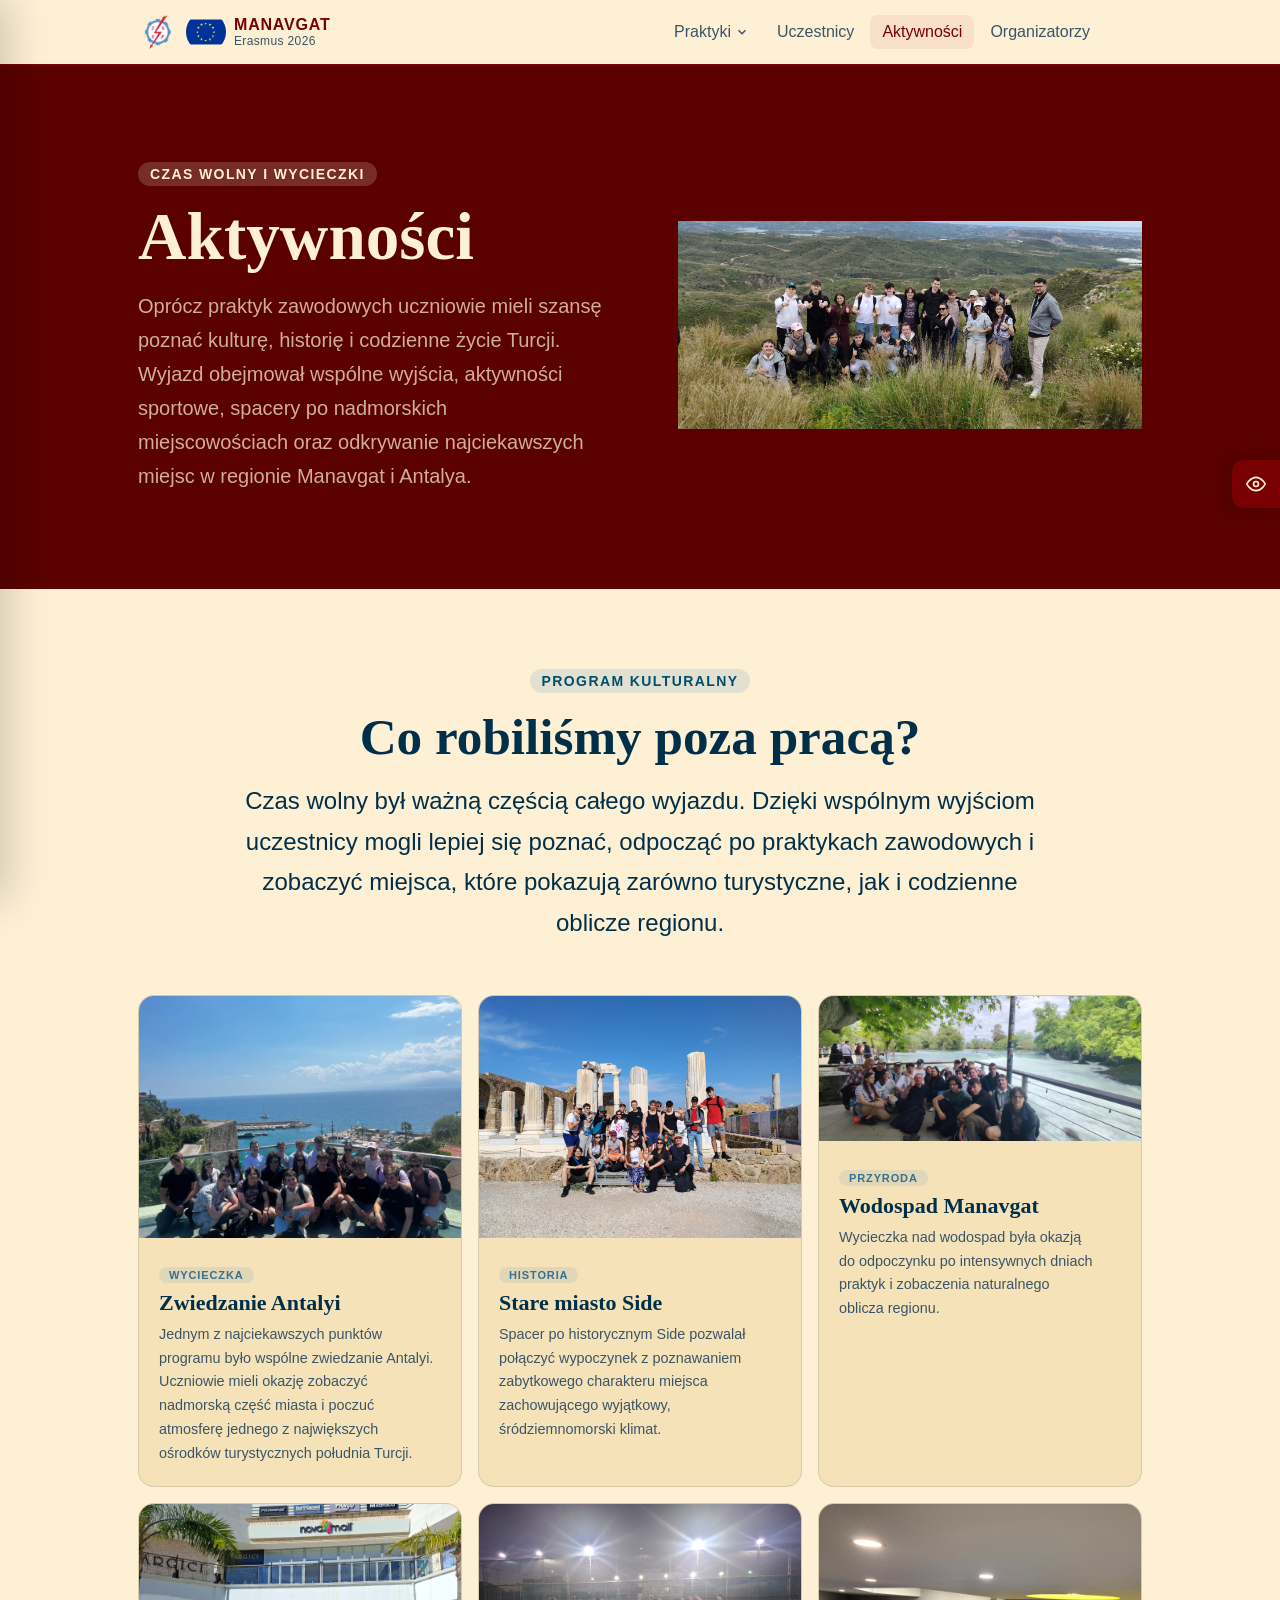
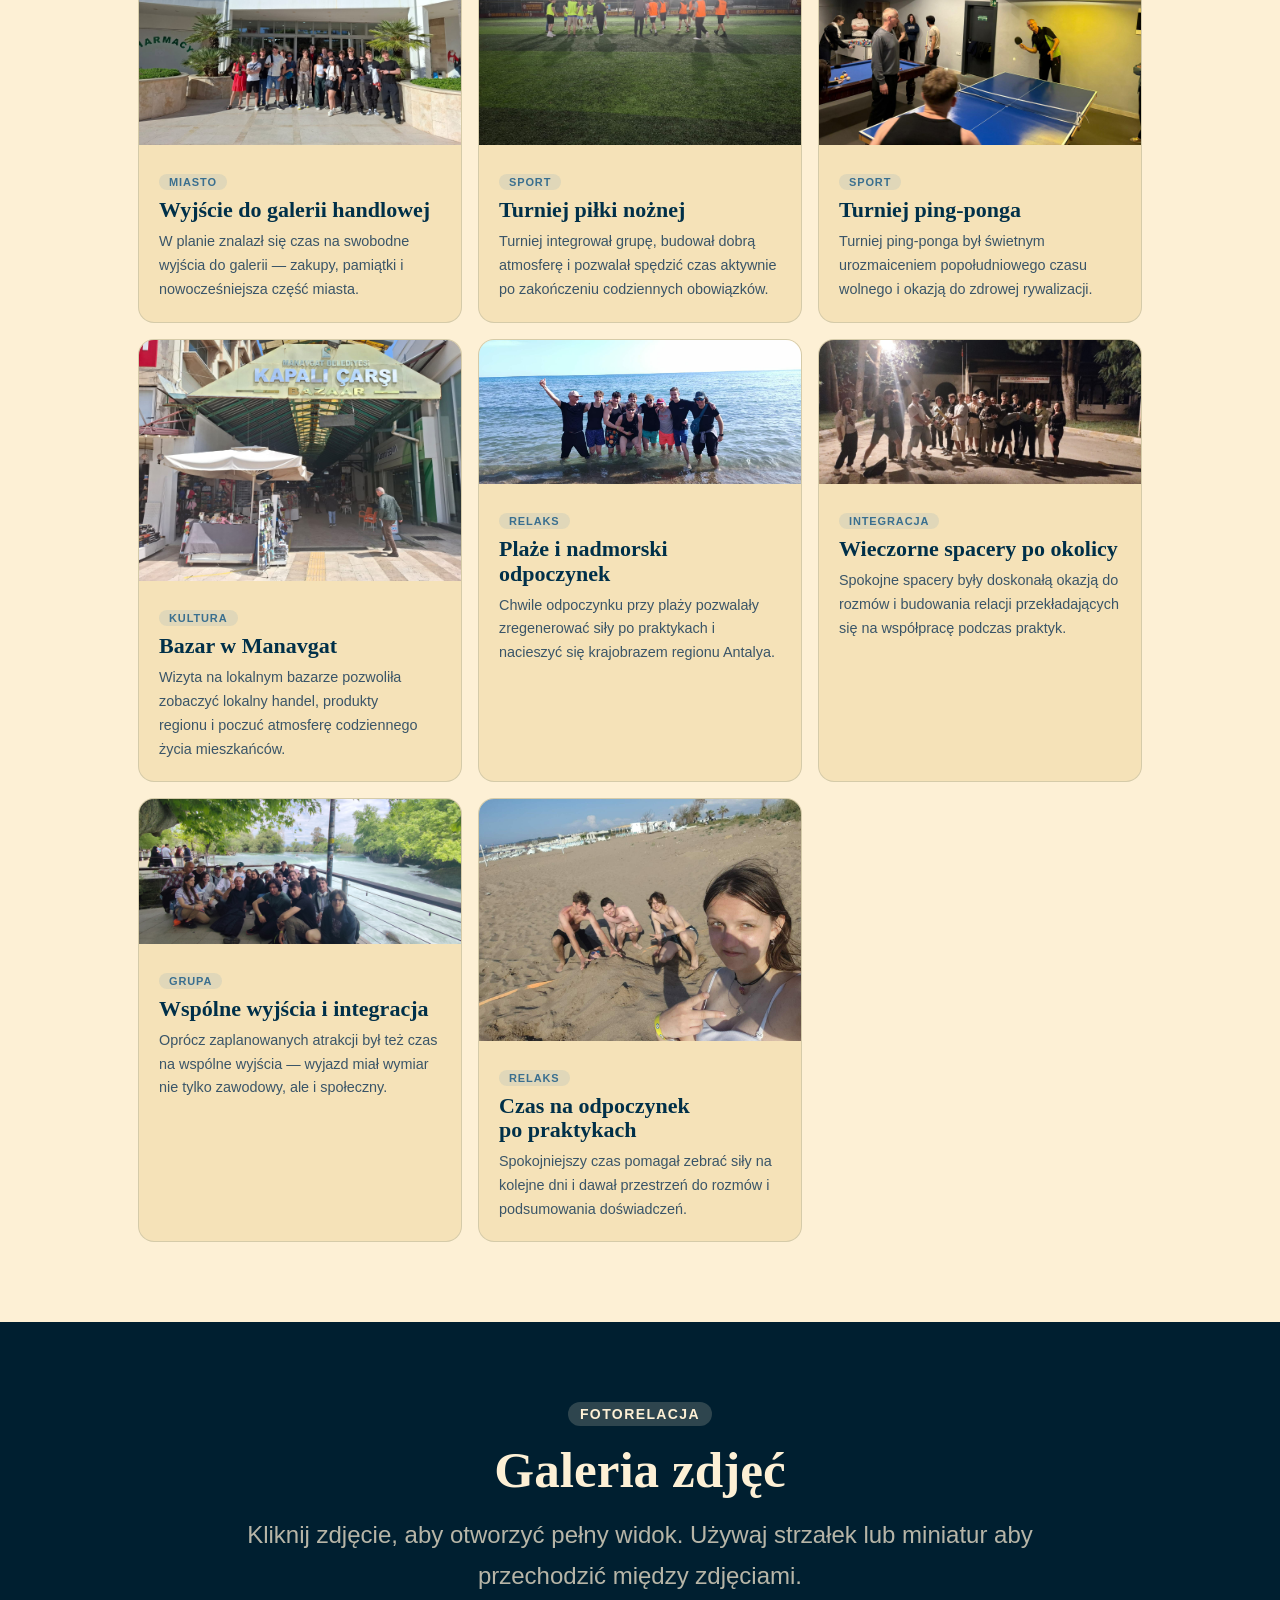
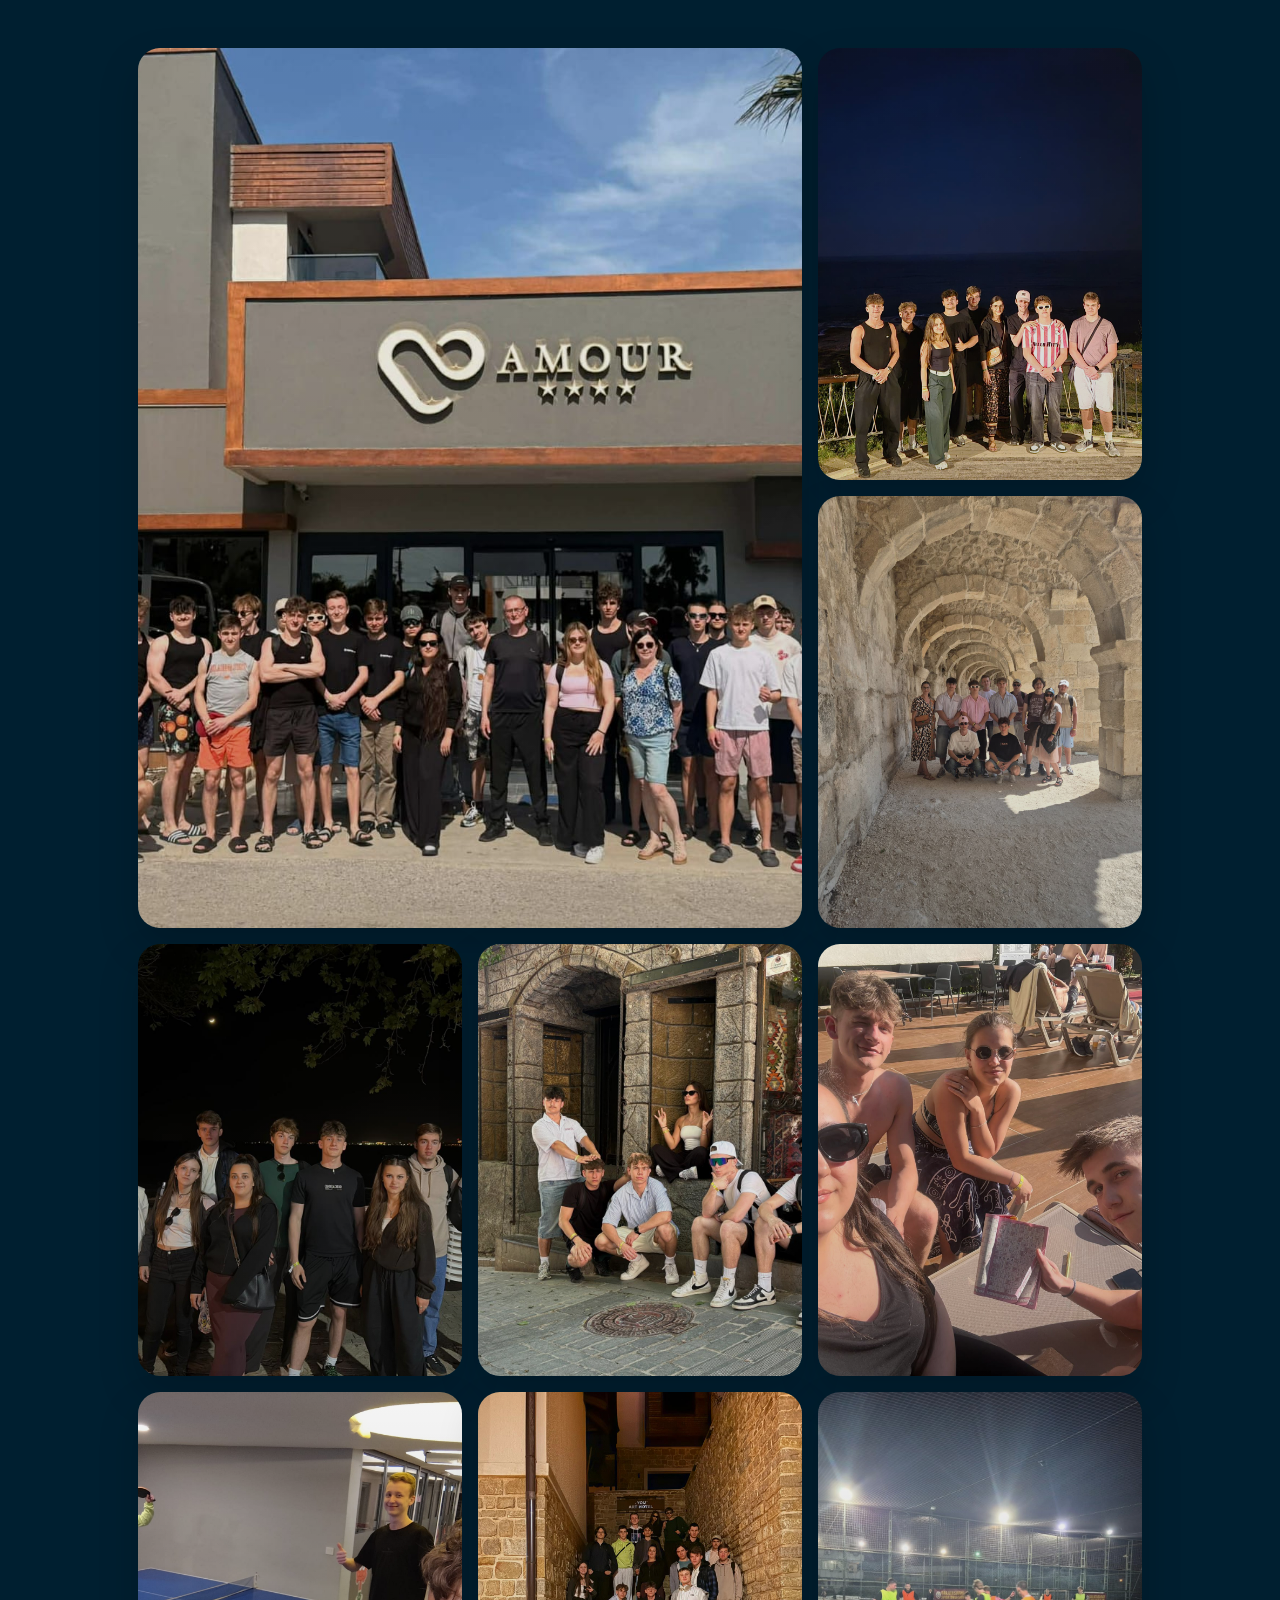
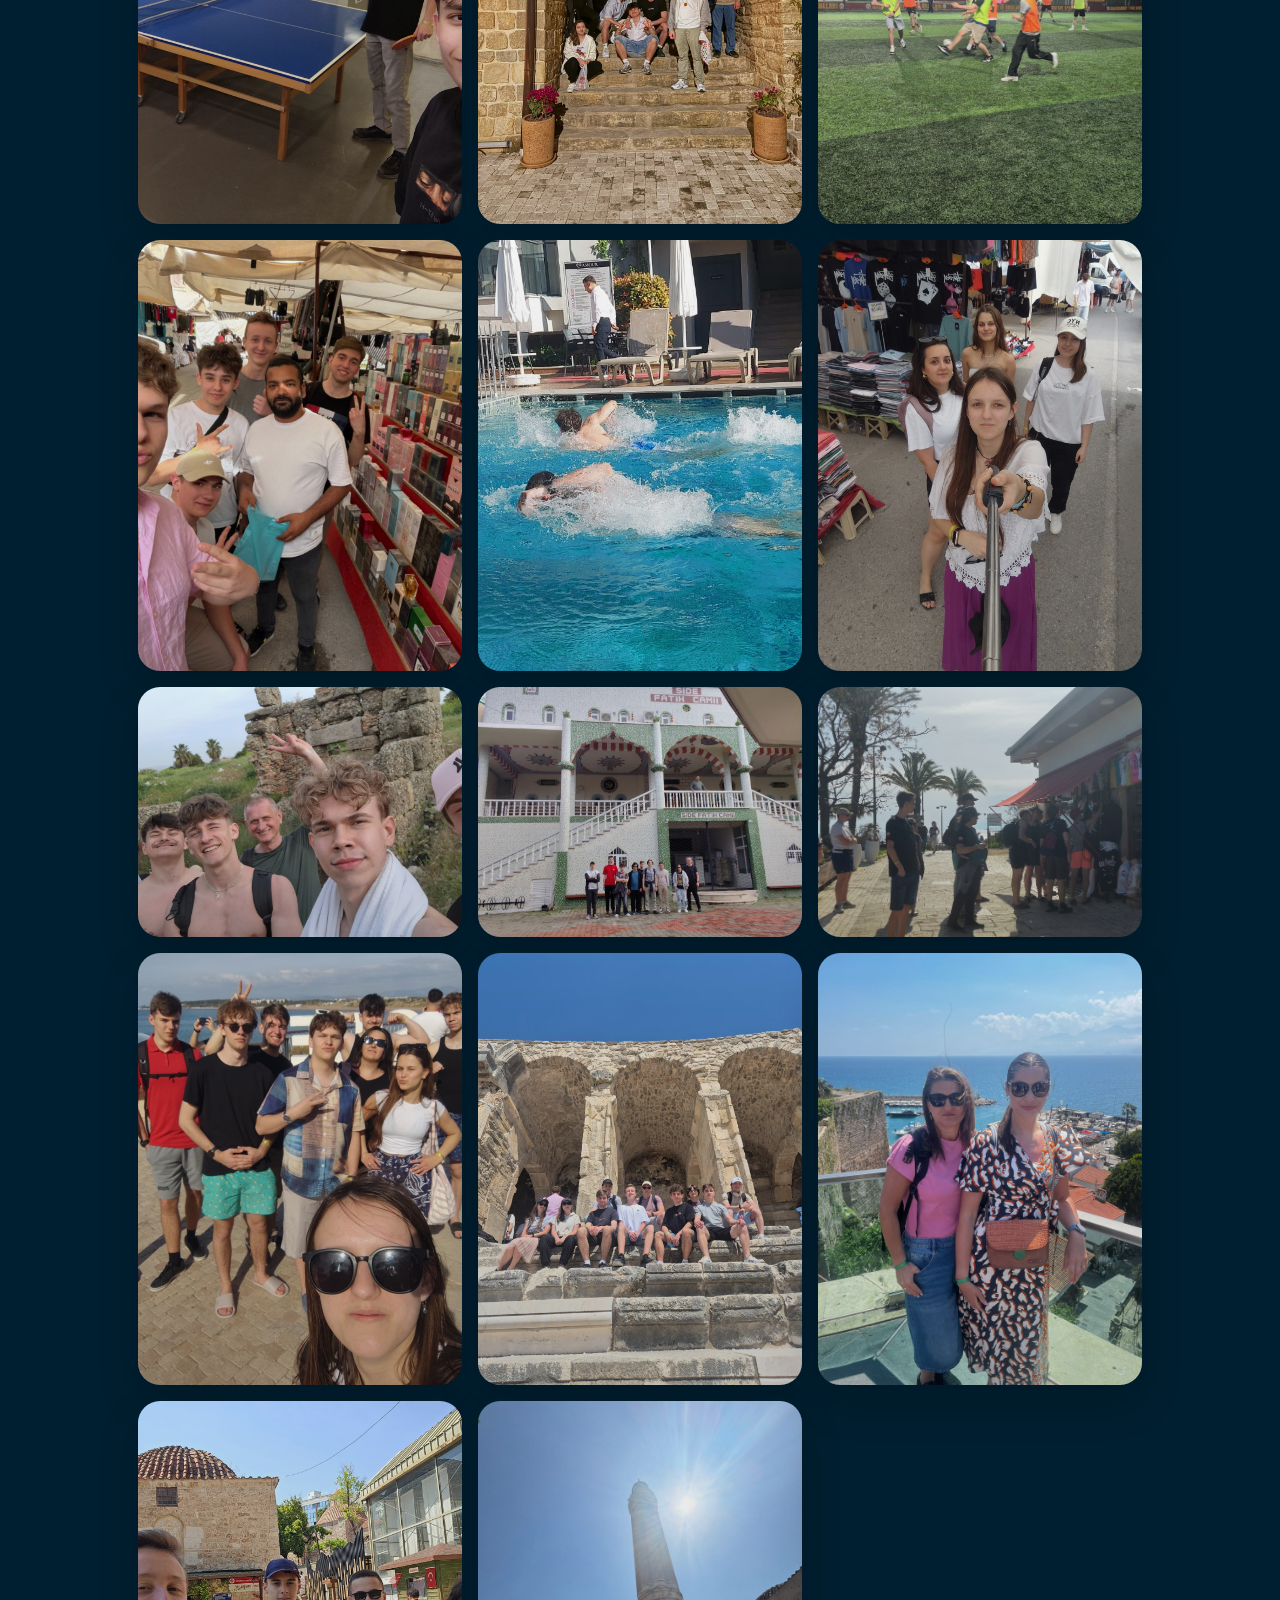
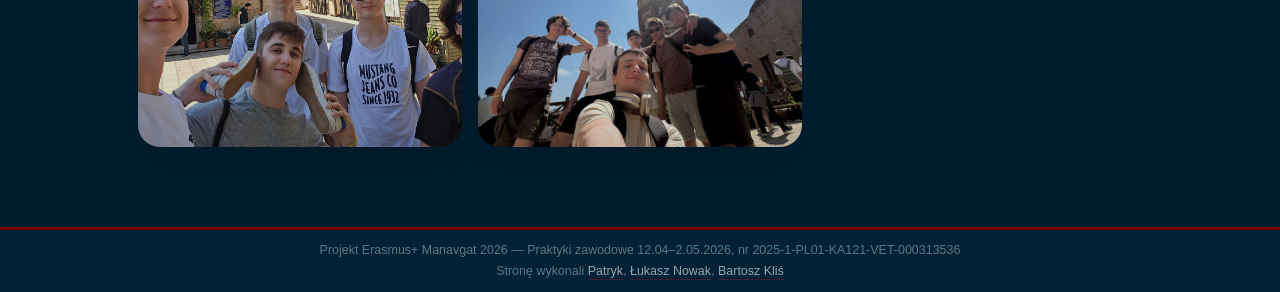
==== aktywnosci.html @ 0012eeb7 "wsumienic" ====
<!DOCTYPE html>
<html lang="pl" data-theme="light">
<head>
  <meta charset="UTF-8" />
  <meta name="viewport" content="width=device-width, initial-scale=1.0" />
  <title>Aktywności Erasmus Manavgat 2026</title>
  <link href="https://api.fontshare.com/v2/css?f[]=boska@400,500,700&f[]=satoshi@300,400,500,700&display=swap" rel="stylesheet" />
  <link rel="stylesheet" href="css/style.css" />
  <link rel="stylesheet" href="css/subpage.css" />
  <link rel="stylesheet" href="css/aktywnosci.css" />
  <link rel="stylesheet" href="css/a11y.css">
</head>
<body>
  <script src="js/a11y.js"></script>

  <header class="site-header" id="top">
    <nav class="nav-inner" aria-label="Główna nawigacja">
      <a href="index.html" class="nav-logo" aria-label="Strona główna Erasmus">
        <img src="images/logo-zse.png" alt="Logo ZSE Rzeszów" width="40" height="40" style="border-radius:50%" />
        <img src="images/logo-eu.png" alt="Logo Unii Europejskiej" width="40" height="40" style="border-radius:50%" />
        <div class="nav-logo-text">
          <strong>MANAVGAT</strong>
          <span>Erasmus 2026</span>
        </div>
      </a>
      <ul class="nav-links" role="list">
        <li class="has-dropdown">
          <button class="nav-dropdown-btn" aria-expanded="false" aria-haspopup="true">
            Praktyki
            <svg width="14" height="14" viewBox="0 0 24 24" fill="none" stroke="currentColor" stroke-width="2.5" aria-hidden="true"><polyline points="6 9 12 15 18 9"></polyline></svg>
          </button>
          <ul class="dropdown-menu" role="list">
            <li><a href="informatyka.html">Informatyka</a></li>
            <li><a href="elektronika.html">Elektronika</a></li>
            <li><a href="automatyka.html">Automatyka</a></li>
          </ul>
        </li>
        <li><a href="uczestnicy.html">Uczestnicy</a></li>
        <li><a href="aktywnosci.html" class="active">Aktywności</a></li>
        <li><a href="organizatorzy.html">Organizatorzy</a></li>
      </ul>
      <div class="nav-actions">
        <button class="nav-hamburger" id="hamburger" aria-label="Otwórz menu" aria-expanded="false" aria-controls="mobile-menu">
          <span></span><span></span><span></span>
        </button>
      </div>
    </nav>
    <div class="mobile-menu" id="mobile-menu" aria-hidden="true">
      <ul role="list">
        <li class="mobile-has-dropdown">
          <button class="mobile-dropdown-btn" aria-expanded="false">
            Praktyki
            <svg width="14" height="14" viewBox="0 0 24 24" fill="none" stroke="currentColor" stroke-width="2.5" aria-hidden="true"><polyline points="6 9 12 15 18 9"></polyline></svg>
          </button>
          <ul class="mobile-submenu">
            <li><a href="informatyka.html">Informatyka</a></li>
            <li><a href="elektronika.html">Elektronika</a></li>
            <li><a href="automatyka.html">Automatyka</a></li>
          </ul>
        </li>
        <li><a href="uczestnicy.html">Uczestnicy</a></li>
        <li><a href="aktywnosci.html" class="active">Aktywności</a></li>
        <li><a href="organizatorzy.html">Organizatorzy</a></li>
      </ul>
    </div>
  </header>

  <main id="main">

    <!-- ====== HERO ====== -->
    <section class="page-hero page-hero--red">
      <div class="container page-hero-inner">
        <div class="page-hero-text">
          <span class="section-tag tag-light">Czas wolny i wycieczki</span>
          <h1>Aktywności</h1>
          <p>Oprócz praktyk zawodowych uczniowie mieli szansę poznać kulturę, historię i codzienne życie Turcji.
          Wyjazd obejmował wspólne wyjścia, aktywności sportowe, spacery po nadmorskich miejscowościach oraz
          odkrywanie najciekawszych miejsc w regionie Manavgat i Antalya.</p>
        </div>
        <div class="page-hero-img">
          <button class="hero-image-btn act-trigger" type="button" aria-label="Powiększ zdjęcie główne">
            <img src="zdjecia-erasumus/wycieczki/gory.jpeg" alt="Widok górski podczas wycieczki" class="hero-activity-photo" />
          </button>
        </div>
      </div>
    </section>

    <!-- ====== PROGRAM KULTURALNY ====== -->
    <section class="section-padding bg-light">
      <div class="container">
        <div class="section-header center">
          <span class="section-tag tag-blue">Program kulturalny</span>
          <h2>Co robiliśmy poza pracą?</h2>
          <p class="section-lead">Czas wolny był ważną częścią całego wyjazdu. Dzięki wspólnym wyjściom uczestnicy mogli lepiej się poznać,
          odpocząć po praktykach zawodowych i zobaczyć miejsca, które pokazują zarówno turystyczne, jak i codzienne oblicze regionu.</p>
        </div>
        <div class="activity-grid activity-grid--photos">

          <article class="activity-card">
            <button class="activity-photo-btn act-trigger" type="button" aria-label="Zwiedzanie Antalyi">
              <img src="zdjecia-erasumus/wycieczki/morzeant.jpeg" alt="Zwiedzanie Antalyi" class="activity-photo" />
            </button>
            <div class="activity-body">
              <span class="activity-tag">Wycieczka</span>
              <h3>Zwiedzanie Antalyi</h3>
              <p>Jednym z najciekawszych punktów programu było wspólne zwiedzanie Antalyi. Uczniowie mieli okazję zobaczyć nadmorską część miasta i poczuć atmosferę jednego z największych ośrodków turystycznych południa Turcji.</p>
            </div>
          </article>

          <article class="activity-card">
            <button class="activity-photo-btn act-trigger" type="button" aria-label="Stare miasto Side">
              <img src="zdjecia-erasumus/czas_wolny/wyjsciaside/koloseumv2.jpg" alt="Stare miasto Side" class="activity-photo" />
            </button>
            <div class="activity-body">
              <span class="activity-tag">Historia</span>
              <h3>Stare miasto Side</h3>
              <p>Spacer po historycznym Side pozwalał połączyć wypoczynek z poznawaniem zabytkowego charakteru miejsca zachowującego wyjątkowy, śródziemnomorski klimat.</p>
            </div>
          </article>

          <article class="activity-card">
            <button class="activity-photo-btn act-trigger" type="button" aria-label="Wodospad Manavgat">
              <img src="zdjecia-erasumus/wycieczki/wodospad.jpeg" alt="Wodospad Manavgat" class="activity-photo" />
            </button>
            <div class="activity-body">
              <span class="activity-tag">Przyroda</span>
              <h3>Wodospad Manavgat</h3>
              <p>Wycieczka nad wodospad była okazją do odpoczynku po intensywnych dniach praktyk i zobaczenia naturalnego oblicza regionu.</p>
            </div>
          </article>

          <article class="activity-card">
            <button class="activity-photo-btn act-trigger" type="button" aria-label="Galeria handlowa">
              <img src="zdjecia-erasumus/czas_wolny/hotel/galeria.jpeg" alt="Galeria handlowa" class="activity-photo" />
            </button>
            <div class="activity-body">
              <span class="activity-tag">Miasto</span>
              <h3>Wyjście do galerii handlowej</h3>
              <p>W planie znalazł się czas na swobodne wyjścia do galerii — zakupy, pamiątki i nowocześniejsza część miasta.</p>
            </div>
          </article>

          <article class="activity-card">
            <button class="activity-photo-btn act-trigger" type="button" aria-label="Turniej piłki nożnej">
              <img src="zdjecia-erasumus/czas_wolny/pilka/pilka2.jpeg" alt="Turniej piłki nożnej" class="activity-photo" />
            </button>
            <div class="activity-body">
              <span class="activity-tag">Sport</span>
              <h3>Turniej piłki nożnej</h3>
              <p>Turniej integrował grupę, budował dobrą atmosferę i pozwalał spędzić czas aktywnie po zakończeniu codziennych obowiązków.</p>
            </div>
          </article>

          <article class="activity-card">
            <button class="activity-photo-btn act-trigger" type="button" aria-label="Turniej ping-ponga">
              <img src="zdjecia-erasumus/czas_wolny/pingpong_turniej/zdj1.jpeg" alt="Turniej ping-ponga" class="activity-photo" />
            </button>
            <div class="activity-body">
              <span class="activity-tag">Sport</span>
              <h3>Turniej ping-ponga</h3>
              <p>Turniej ping-ponga był świetnym urozmaiceniem popołudniowego czasu wolnego i okazją do zdrowej rywalizacji.</p>
            </div>
          </article>

          <article class="activity-card">
            <button class="activity-photo-btn act-trigger" type="button" aria-label="Bazar w Manavgat">
              <img src="zdjecia-erasumus/czas_wolny/hotel/bazar.jpeg" alt="Bazar w Manavgat" class="activity-photo" />
            </button>
            <div class="activity-body">
              <span class="activity-tag">Kultura</span>
              <h3>Bazar w Manavgat</h3>
              <p>Wizyta na lokalnym bazarze pozwoliła zobaczyć lokalny handel, produkty regionu i poczuć atmosferę codziennego życia mieszkańców.</p>
            </div>
          </article>

          <article class="activity-card">
            <button class="activity-photo-btn act-trigger" type="button" aria-label="Plaże i nadmorski odpoczynek">
              <img src="zdjecia-erasumus/czas_wolny/wyjsciaside/plaza.jpeg" alt="Plaża i nadmorski odpoczynek" class="activity-photo" />
            </button>
            <div class="activity-body">
              <span class="activity-tag">Relaks</span>
              <h3>Plaże i nadmorski odpoczynek</h3>
              <p>Chwile odpoczynku przy plaży pozwalały zregenerować siły po praktykach i nacieszyć się krajobrazem regionu Antalya.</p>
            </div>
          </article>

          <article class="activity-card">
            <button class="activity-photo-btn act-trigger" type="button" aria-label="Wieczorne spacery">
              <img src="zdjecia-erasumus/czas_wolny/wyjsciaside/spacer.jpeg" alt="Wieczorne spacery" class="activity-photo" />
            </button>
            <div class="activity-body">
              <span class="activity-tag">Integracja</span>
              <h3>Wieczorne spacery po okolicy</h3>
              <p>Spokojne spacery były doskonałą okazją do rozmów i budowania relacji przekładających się na współpracę podczas praktyk.</p>
            </div>
          </article>

          <article class="activity-card">
            <button class="activity-photo-btn act-trigger" type="button" aria-label="Wspólne wyjścia grupowe">
              <img src="zdjecia-erasumus/wycieczki/wodospad.jpeg" alt="Wspólne wyjścia grupowe" class="activity-photo" />
            </button>
            <div class="activity-body">
              <span class="activity-tag">Grupa</span>
              <h3>Wspólne wyjścia i integracja</h3>
              <p>Oprócz zaplanowanych atrakcji był też czas na wspólne wyjścia — wyjazd miał wymiar nie tylko zawodowy, ale i społeczny.</p>
            </div>
          </article>

          <article class="activity-card">
            <button class="activity-photo-btn act-trigger" type="button" aria-label="Odpoczynek po praktykach">
              <img src="zdjecia-erasumus/czas_wolny/wyjsciaside/odpoczynek.jpeg" alt="Odpoczynek po praktykach" class="activity-photo" />
            </button>
            <div class="activity-body">
              <span class="activity-tag">Relaks</span>
              <h3>Czas na odpoczynek po praktykach</h3>
              <p>Spokojniejszy czas pomagał zebrać siły na kolejne dni i dawał przestrzeń do rozmów i podsumowania doświadczeń.</p>
            </div>
          </article>

        </div>
      </div>
    </section>

    <!-- ====== GALERIA DOLNA ====== -->
    <section class="section-padding bg-navy" id="gallery">
      <div class="container">
        <div class="section-header center">
          <span class="section-tag tag-light">Fotorelacja</span>
          <h2 class="text-light">Galeria zdjęć</h2>
          <p class="section-lead text-light-muted">Kliknij zdjęcie, aby otworzyć pełny widok. Używaj strzałek lub miniatur aby przechodzić między zdjęciami.</p>
        </div>
        <div class="gallery-grid">

          <div class="gal-card gal-card--hero">
            <button class="gallery-btn gal-trigger" type="button" aria-label="Otwórz zdjęcie 1">
              <img src="zdjecia-erasumus/galeria/3.jpeg" alt="Uczestnicy podczas aktywności w Side" class="gallery-photo" loading="lazy" />
            </button>
          </div>
          <div class="gal-card">
            <button class="gallery-btn gal-trigger" type="button" aria-label="Otwórz zdjęcie 2">
              <img src="zdjecia-erasumus/galeria/1.jpeg" alt="Nadmorskie molo podczas wyjścia grupowego" class="gallery-photo" loading="lazy" />
            </button>
          </div>
          <div class="gal-card">
            <button class="gallery-btn gal-trigger" type="button" aria-label="Otwórz zdjęcie 3">
              <img src="zdjecia-erasumus/galeria/2.jpeg" alt="Zwiedzanie historycznego Side" class="gallery-photo" loading="lazy" />
            </button>
          </div>
          <div class="gal-card">
            <button class="gallery-btn gal-trigger" type="button" aria-label="Otwórz zdjęcie 4">
              <img src="zdjecia-erasumus/galeria/4.jpeg" alt="Wycieczka do wodospadu Manavgat" class="gallery-photo" loading="lazy" />
            </button>
          </div>
          <div class="gal-card">
            <button class="gallery-btn gal-trigger" type="button" aria-label="Otwórz zdjęcie 5">
              <img src="zdjecia-erasumus/galeria/5.jpeg" alt="Wspólne wyjście uczestników" class="gallery-photo" loading="lazy" />
            </button>
          </div>
          <div class="gal-card">
            <button class="gallery-btn gal-trigger" type="button" aria-label="Otwórz zdjęcie 6">
              <img src="zdjecia-erasumus/galeria/6.jpeg" alt="Aktywność sportowa uczestników" class="gallery-photo" loading="lazy" />
            </button>
          </div>
          <div class="gal-card">
            <button class="gallery-btn gal-trigger" type="button" aria-label="Otwórz zdjęcie 7">
              <img src="zdjecia-erasumus/galeria/7.jpeg" alt="Chwila odpoczynku po praktykach" class="gallery-photo" loading="lazy" />
            </button>
          </div>
          <div class="gal-card">
            <button class="gallery-btn gal-trigger" type="button" aria-label="Otwórz zdjęcie 8">
              <img src="zdjecia-erasumus/galeria/8.jpeg" alt="Grupa podczas spaceru po okolicy" class="gallery-photo" loading="lazy" />
            </button>
          </div>
          <div class="gal-card">
            <button class="gallery-btn gal-trigger" type="button" aria-label="Otwórz zdjęcie 9">
              <img src="zdjecia-erasumus/galeria/9.jpeg" alt="Widok nadmorski podczas wyjścia" class="gallery-photo" loading="lazy" />
            </button>
          </div>
          <div class="gal-card">
            <button class="gallery-btn gal-trigger" type="button" aria-label="Otwórz zdjęcie 10">
              <img src="zdjecia-erasumus/galeria/10.jpeg" alt="Kadry ze zwiedzania zabytków" class="gallery-photo" loading="lazy" />
            </button>
          </div>
          <div class="gal-card">
            <button class="gallery-btn gal-trigger" type="button" aria-label="Otwórz zdjęcie 11">
              <img src="zdjecia-erasumus/galeria/11.jpeg" alt="Wspólne zdjęcie przy wodospadzie" class="gallery-photo" loading="lazy" />
            </button>
          </div>
          <div class="gal-card">
            <button class="gallery-btn gal-trigger" type="button" aria-label="Otwórz zdjęcie 12">
              <img src="zdjecia-erasumus/galeria/12.jpeg" alt="Uczestnicy podczas wyjścia do miasta" class="gallery-photo" loading="lazy" />
            </button>
          </div>
          <div class="gal-card">
            <button class="gallery-btn gal-trigger" type="button" aria-label="Otwórz zdjęcie 13">
              <img src="zdjecia-erasumus/galeria/13.jpeg" alt="Sportowa integracja grupy" class="gallery-photo" loading="lazy" />
            </button>
          </div>
          <div class="gal-card">
            <button class="gallery-btn gal-trigger" type="button" aria-label="Otwórz zdjęcie 14">
              <img src="zdjecia-erasumus/galeria/14.jpg" alt="Czas wolny uczestników" class="gallery-photo" loading="lazy" />
            </button>
          </div>
          <div class="gal-card">
            <button class="gallery-btn gal-trigger" type="button" aria-label="Otwórz zdjęcie 15">
              <img src="zdjecia-erasumus/galeria/15.jpg" alt="Spacer i zwiedzanie okolicy" class="gallery-photo" loading="lazy" />
            </button>
          </div>
          <div class="gal-card">
            <button class="gallery-btn gal-trigger" type="button" aria-label="Otwórz zdjęcie 16">
              <img src="zdjecia-erasumus/galeria/16.jpg" alt="Nadmorska część programu" class="gallery-photo" loading="lazy" />
            </button>
          </div>
          <div class="gal-card">
            <button class="gallery-btn gal-trigger" type="button" aria-label="Otwórz zdjęcie 17">
              <img src="zdjecia-erasumus/galeria/17.jpeg" alt="Historyczna część wycieczki" class="gallery-photo" loading="lazy" />
            </button>
          </div>
          <div class="gal-card">
            <button class="gallery-btn gal-trigger" type="button" aria-label="Otwórz zdjęcie 18">
              <img src="zdjecia-erasumus/galeria/18.jpeg" alt="Relaks w otoczeniu natury" class="gallery-photo" loading="lazy" />
            </button>
          </div>
          <div class="gal-card">
            <button class="gallery-btn gal-trigger" type="button" aria-label="Otwórz zdjęcie 19">
              <img src="zdjecia-erasumus/galeria/19.jpeg" alt="Wspólna aktywność poza praktykami" class="gallery-photo" loading="lazy" />
            </button>
          </div>
          <div class="gal-card">
            <button class="gallery-btn gal-trigger" type="button" aria-label="Otwórz zdjęcie 20">
              <img src="zdjecia-erasumus/galeria/20.jpeg" alt="Końcowe ujęcie galerii" class="gallery-photo" loading="lazy" />
            </button>
          </div>

        </div>
      </div>
    </section>

  </main>

  <footer class="site-footer">
    <p>Projekt Erasmus+ Manavgat 2026 — Praktyki zawodowe 12.04–2.05.2026, nr 2025-1-PL01-KA121-VET-000313536</p>
    <p>
      Stronę wykonali
      <a href="#" target="_blank" rel="noopener noreferrer">Patryk</a>,
      <a href="#" target="_blank" rel="noopener noreferrer">Łukasz Nowak</a>,
      <a href="#" target="_blank" rel="noopener noreferrer">Bartosz Kliś</a>
    </p>
  </footer>

  <!-- ====== MODAL ====== -->
  <div class="photo-modal" id="photoModal" aria-hidden="true">
    <div class="photo-modal-dialog" role="dialog" aria-modal="true" aria-label="Galeria zdjęć">
      <button class="photo-modal-close" id="photoModalClose" type="button" aria-label="Zamknij galerię">&times;</button>
      <button class="photo-modal-nav photo-modal-prev" id="photoModalPrev" type="button" aria-label="Poprzednie zdjęcie">&#10094;</button>
      <button class="photo-modal-nav photo-modal-next" id="photoModalNext" type="button" aria-label="Następne zdjęcie">&#10095;</button>
      <figure class="photo-modal-figure">
        <img id="photoModalImage" class="photo-modal-image" src="" alt="" />
        <figcaption class="photo-modal-meta">
          <span id="photoModalCaption" class="photo-modal-caption-text"></span>
          <span id="photoModalCounter" class="photo-modal-counter"></span>
        </figcaption>
        <div class="photo-modal-thumbs" id="photoModalThumbs"></div>
      </figure>
    </div>
  </div>

  <script src="js/main.js"></script>
  <script>
  (function () {

    var modal      = document.getElementById('photoModal');
    var modalImg   = document.getElementById('photoModalImage');
    var modalCap   = document.getElementById('photoModalCaption');
    var modalCount = document.getElementById('photoModalCounter');
    var thumbsWrap = document.getElementById('photoModalThumbs');
    var closeBtn   = document.getElementById('photoModalClose');
    var prevBtn    = document.getElementById('photoModalPrev');
    var nextBtn    = document.getElementById('photoModalNext');

    if (!modal) return;

    /* ── buduj osobne tablice dla każdej grupy ── */
    function buildItems(selector) {
      var btns = Array.from(document.querySelectorAll(selector));
      var arr  = [];
      btns.forEach(function (btn) {
        var img = btn.querySelector('img');
        if (!img || !img.getAttribute('src')) return;
        btn.setAttribute('data-gidx', arr.length);
        arr.push({ src: img.getAttribute('src'), alt: img.getAttribute('alt') || '' });
      });
      return arr;
    }

    /* .act-trigger  = hero + kafelki aktywności  */
    /* .gal-trigger  = dolna galeria 20 zdjęć     */
    var actItems = buildItems('.act-trigger');
    var galItems = buildItems('.gal-trigger');

    var current    = 0;
    var activeArr  = galItems;   /* aktywna tablica */
    var lastFocus  = null;

    /* ── miniatury ── */
    function buildThumbs(arr) {
      thumbsWrap.innerHTML = arr.map(function (item, i) {
        return '<button class="pm-thumb" type="button" data-ti="' + i + '" aria-label="Zdjęcie ' + (i + 1) + '">'
             + '<img src="' + item.src + '" alt="' + item.alt + '" loading="lazy">'
             + '</button>';
      }).join('');
    }

    function updateView() {
      var item = activeArr[current];
      if (!item) return;
      modalImg.src           = item.src;
      modalImg.alt           = item.alt;
      modalCap.textContent   = item.alt;
      modalCount.textContent = (current + 1) + ' / ' + activeArr.length;
      Array.from(thumbsWrap.querySelectorAll('.pm-thumb')).forEach(function (tb, i) {
        var on = (i === current);
        tb.classList.toggle('is-active', on);
        if (on) tb.scrollIntoView({ behavior: 'smooth', block: 'nearest', inline: 'center' });
      });
    }

    function openModal(arr, idx, trigger) {
      activeArr  = arr;
      current    = idx;
      lastFocus  = trigger || null;
      buildThumbs(arr);
      updateView();
      modal.classList.add('is-open');
      modal.setAttribute('aria-hidden', 'false');
      document.body.style.overflow = 'hidden';
      closeBtn.focus();
    }

    function closeModal() {
      modal.classList.remove('is-open');
      modal.setAttribute('aria-hidden', 'true');
      document.body.style.overflow = '';
      if (lastFocus) lastFocus.focus();
    }

    function showNext() { current = (current + 1) % activeArr.length; updateView(); }
    function showPrev() { current = (current - 1 + activeArr.length) % activeArr.length; updateView(); }

    /* ── zdarzenia: hero + kafelki ── */
    document.querySelectorAll('.act-trigger').forEach(function (btn) {
      btn.addEventListener('click', function () {
        var idx = parseInt(btn.getAttribute('data-gidx'), 10);
        if (!isNaN(idx)) openModal(actItems, idx, btn);
      });
    });

    /* ── zdarzenia: dolna galeria ── */
    document.querySelectorAll('.gal-trigger').forEach(function (btn) {
      btn.addEventListener('click', function () {
        var idx = parseInt(btn.getAttribute('data-gidx'), 10);
        if (!isNaN(idx)) openModal(galItems, idx, btn);
      });
    });

    /* ── miniatury w modalu ── */
    thumbsWrap.addEventListener('click', function (e) {
      var tb = e.target.closest('.pm-thumb');
      if (!tb) return;
      current = parseInt(tb.getAttribute('data-ti'), 10);
      updateView();
    });

    closeBtn.addEventListener('click', closeModal);
    prevBtn.addEventListener('click',  showPrev);
    nextBtn.addEventListener('click',  showNext);

    modal.addEventListener('click', function (e) {
      if (e.target === modal) closeModal();
    });

    document.addEventListener('keydown', function (e) {
      if (!modal.classList.contains('is-open')) return;
      if (e.key === 'Escape')     closeModal();
      if (e.key === 'ArrowRight') showNext();
      if (e.key === 'ArrowLeft')  showPrev();
    });

  })();
  </script>
</body>
</html>
---- css/style.css ----
/* Art direction: Erasmus+ szkolny wyjazd zawodowy
   Palette: #FDF0D5 tło, #003049 granat, #780000/#C1121F czerwień, #669BBC niebieski
   Typography: Boska (display) + Satoshi (body)
   Density: zrównoważona */

:root, [data-theme="light"] {
  --bg:           #FDF0D5;
  --bg-offset:    #F5E2B8;
  --navy:         #003049;
  --navy-dark:    #001f30;
  --red:          #780000;
  --red-hover:    #C1121F;
  --blue:         #669BBC;
  --blue-dark:    #3a6f8f;
  --blue-light:   #d4e8f5;
  --text:         #003049;
  --text-muted:   #3a5568;
  --text-faint:   #7a92a0;
  --inverse:      #FDF0D5;
  --border:       rgba(0,48,73,0.13);
  --shadow-sm:    0 1px 4px rgba(0,48,73,0.08);
  --shadow-md:    0 4px 18px rgba(0,48,73,0.11);
  --shadow-lg:    0 12px 40px rgba(0,48,73,0.15);
  --r-sm: 0.375rem; --r-md: 0.5rem; --r-lg: 0.75rem;
  --r-xl: 1rem;     --r-2xl: 1.5rem; --r-full: 9999px;
  --tr: 180ms cubic-bezier(0.16,1,0.3,1);
  --font-d: 'Boska','Georgia',serif;
  --font-b: 'Satoshi','Helvetica Neue',sans-serif;
  --content: 1100px;
  --text-xs:   clamp(0.75rem,  0.7rem  + 0.25vw, 0.875rem);
  --text-sm:   clamp(0.875rem, 0.8rem  + 0.35vw, 1rem);
  --text-base: clamp(1rem,     0.95rem + 0.25vw, 1.125rem);
  --text-lg:   clamp(1.125rem, 1rem    + 0.75vw, 1.5rem);
  --text-xl:   clamp(1.5rem,   1.2rem  + 1.25vw, 2.25rem);
  --text-2xl:  clamp(2rem,     1.2rem  + 2.5vw,  3.5rem);
  --text-3xl:  clamp(2.5rem,   1rem    + 4vw,    5rem);
  --s1:.25rem;--s2:.5rem;--s3:.75rem;--s4:1rem;--s5:1.25rem;
  --s6:1.5rem;--s8:2rem;--s10:2.5rem;--s12:3rem;--s16:4rem;--s20:5rem;
}
[data-theme="dark"] {
  --bg: #0d1a22; --bg-offset: #122030;
  --navy: #c8dce8; --navy-dark: #0a1520;
  --red: #e05050; --red-hover: #f07070;
  --blue: #5591b8; --blue-dark: #2e6080; --blue-light: #1a3a50;
  --text: #dde8ee; --text-muted: #8aaabb; --text-faint: #4a6070;
  --inverse: #0d1a22; --border: rgba(200,220,232,0.12);
  --shadow-sm: 0 1px 4px rgba(0,0,0,0.3);
  --shadow-md: 0 4px 18px rgba(0,0,0,0.4);
  --shadow-lg: 0 12px 40px rgba(0,0,0,0.5);
}
@media(prefers-color-scheme:dark){:root:not([data-theme]){
  --bg:#0d1a22;--bg-offset:#122030;--navy:#c8dce8;--navy-dark:#0a1520;
  --red:#e05050;--red-hover:#f07070;--blue:#5591b8;--blue-dark:#2e6080;
  --blue-light:#1a3a50;--text:#dde8ee;--text-muted:#8aaabb;--text-faint:#4a6070;
  --inverse:#0d1a22;--border:rgba(200,220,232,0.12);
}}

*,*::before,*::after{box-sizing:border-box;margin:0;padding:0}
html{scroll-behavior:smooth;-webkit-font-smoothing:antialiased;scroll-padding-top:68px}
body{min-height:100dvh;font-family:var(--font-b);font-size:var(--text-base);color:var(--text);background:var(--bg);transition:background .3s,color .3s}
img,svg{display:block;max-width:100%}
h1,h2,h3{font-family:var(--font-d);line-height:1.1;text-wrap:balance}
p{line-height:1.7;text-wrap:pretty}
ul[role="list"]{list-style:none}
a{color:inherit}
button{cursor:pointer;background:none;border:none}
::selection{background:rgba(102,155,188,0.25)}
:focus-visible{outline:2px solid var(--blue);outline-offset:3px;border-radius:var(--r-sm)}
@media(prefers-reduced-motion:reduce){*,*::before,*::after{animation-duration:.01ms!important;transition-duration:.01ms!important;scroll-behavior:auto!important}}

/* UTILS */
.skip-link{position:absolute;left:var(--s4);top:var(--s2);background:var(--red);color:var(--inverse);padding:var(--s2) var(--s4);border-radius:var(--r-md);font-size:var(--text-sm);font-weight:600;z-index:9999;transform:translateY(-150%);transition:transform var(--tr)}
.skip-link:focus{transform:translateY(0)}
.container{max-width:var(--content);margin-inline:auto;padding-inline:clamp(var(--s4),4vw,var(--s12))}
.section-padding{padding-block:clamp(var(--s12),7vw,var(--s20))}
.bg-light{background:var(--bg)}
.bg-offset{background:var(--bg-offset)}
.bg-navy{background:var(--navy-dark)}
.bg-blue-dark{background:#003d5c}
.center{text-align:center}
.text-light{color:#FDF0D5}
.text-light-muted{color:rgba(253,240,213,0.72)}

/* BADGES / TAGS */
.section-tag{display:inline-block;font-family:var(--font-b);font-size:var(--text-xs);font-weight:700;letter-spacing:.1em;text-transform:uppercase;padding:var(--s1) var(--s3);border-radius:var(--r-full);margin-bottom:var(--s4)}
.section-tag{background:rgba(102,155,188,0.15);color:var(--blue-dark)}
[data-theme="dark"] .section-tag{background:rgba(85,145,184,0.2);color:var(--blue)}
.tag-blue{background:rgba(102,155,188,0.18);color:#004e6e}
[data-theme="dark"] .tag-blue{color:var(--blue)}
.tag-red{background:rgba(192,18,31,0.1);color:var(--red)}
.tag-light{background:rgba(253,240,213,0.18);color:#FDF0D5}

/* BUTTONS */
.btn{display:inline-flex;align-items:center;gap:var(--s2);padding:var(--s3) var(--s6);border-radius:var(--r-full);font-family:var(--font-b);font-size:var(--text-sm);font-weight:600;text-decoration:none;border:2px solid transparent;transition:background var(--tr),color var(--tr),border-color var(--tr),box-shadow var(--tr)}
.btn-primary{background:var(--red);color:#FDF0D5;border-color:var(--red)}
.btn-primary:hover{background:var(--red-hover);border-color:var(--red-hover);box-shadow:var(--shadow-md)}
.btn-outline {
  background: transparent;
  color: #FDF0D5;
  border-color: rgba(253,240,213,0.4);
}
.btn-outline:hover {
  background: rgba(253,240,213,0.1);
  border-color: #FDF0D5;
}
/* CHIPS */
.tag-row{display:flex;flex-wrap:wrap;gap:var(--s2);margin-top:var(--s6)}
.chip{font-size:var(--text-xs);font-weight:600;padding:var(--s1) var(--s3);border-radius:var(--r-full);background:var(--bg-offset);border:1px solid var(--border);color:var(--text-muted)}
.chip-red{background:rgba(192,18,31,0.1);color:var(--red);border-color:rgba(192,18,31,0.2)}

/* NAV */
.site-header{position:sticky;top:0;z-index:100;background:color-mix(in srgb,var(--bg) 88%,transparent);backdrop-filter:blur(14px);border-bottom:2px solid var(--red)}
.nav-inner{max-width:var(--content);margin-inline:auto;padding-inline:clamp(var(--s4),4vw,var(--s12));padding-block:var(--s3);display:flex;align-items:center;gap:var(--s6)}
.nav-logo{display:flex;align-items:center;gap:var(--s3);text-decoration:none;font-weight:700;font-size:var(--text-sm);flex-shrink:0}
.nav-links{display:flex;list-style:none;gap:var(--s1);margin-left:auto}
.nav-links a{padding:var(--s2) var(--s3);border-radius:var(--r-md);font-size:var(--text-sm);font-weight:500;text-decoration:none;color:var(--text-muted);transition:color var(--tr),background var(--tr)}
.nav-links a:hover,.nav-links a.active{color:var(--red);background:rgba(192,18,31,0.07)}
.nav-actions{display:flex;align-items:center;gap:var(--s2);margin-left:var(--s4)}
.theme-toggle{width:38px;height:38px;border-radius:var(--r-full);display:flex;align-items:center;justify-content:center;border:1px solid var(--border);color:var(--text-muted);transition:background var(--tr),color var(--tr)}
.theme-toggle:hover{background:var(--bg-offset);color:var(--text)}
.nav-hamburger{display:none;flex-direction:column;gap:5px;width:40px;height:40px;padding:var(--s2);border:1px solid var(--border);border-radius:var(--r-md);transition:background var(--tr)}
.nav-hamburger span{display:block;width:100%;height:2px;background:var(--text);border-radius:2px;transition:transform .3s,opacity .3s}
.nav-hamburger[aria-expanded="true"] span:nth-child(1){transform:translateY(7px) rotate(45deg)}
.nav-hamburger[aria-expanded="true"] span:nth-child(2){opacity:0}
.nav-hamburger[aria-expanded="true"] span:nth-child(3){transform:translateY(-7px) rotate(-45deg)}
.mobile-menu{display:none;flex-direction:column;background:var(--bg);border-top:1px solid var(--border);padding:var(--s4) clamp(var(--s4),4vw,var(--s12)) var(--s6)}
.mobile-menu.is-open{display:flex}
.mobile-menu ul{list-style:none;display:flex;flex-direction:column;gap:var(--s1)}
.mobile-menu a{display:block;padding:var(--s3) var(--s4);border-radius:var(--r-md);text-decoration:none;font-size:var(--text-base);font-weight:500;color:var(--text);transition:background var(--tr)}
.mobile-menu a:hover{background:var(--bg-offset)}
@media(max-width:768px){.nav-links{display:none}.nav-hamburger{display:flex}}

/* HERO */
.hero{position:relative;background:var(--navy-dark);overflow:hidden}
.hero-inner{display:grid;grid-template-columns:1fr 1fr;gap:clamp(var(--s8),6vw,var(--s20));align-items:center;padding-block:clamp(var(--s12),8vw,var(--s20))}
.hero-text .section-tag{background:rgba(253,240,213,0.12);color:#FDF0D5}
.hero-text h1{font-size:var(--text-3xl);color:#FDF0D5;margin-bottom:var(--s4)}
.accent-red{color:#ff6b6b}
.accent-blue{color:#a8d4f0}
.hero-school{font-size:var(--text-lg);color:rgba(253,240,213,0.75);margin-bottom:var(--s3)}
.hero-dates{display:flex;align-items:center;gap:var(--s2);font-size:var(--text-sm);color:rgba(253,240,213,0.6);margin-bottom:var(--s8)}
.hero-cta-group{display:flex;gap:var(--s3);flex-wrap:wrap}
.hero-img-wrap{position:relative}
.hero-img-placeholder{width:100%;aspect-ratio:4/3;background:rgba(102,155,188,0.12);border-radius:var(--r-2xl);border:2px dashed rgba(102,155,188,0.35);display:flex;flex-direction:column;align-items:center;justify-content:center;gap:var(--s3);color:rgba(253,240,213,0.4);text-align:center;padding:var(--s8)}
.hero-img-placeholder p{font-size:var(--text-sm);max-width:22ch}
@media(max-width:768px){.hero-inner{grid-template-columns:1fr}.hero-img-wrap{order:-1}}

/* STATYSTYKI */
.stats-bar{background:var(--red);padding-block:clamp(var(--s6),3vw,var(--s10))}
.stats-inner{display:flex;align-items:center;justify-content:center;gap:clamp(var(--s6),4vw,var(--s16));flex-wrap:wrap}
.stat-item{text-align:center;color:#FDF0D5}
.stat-num{display:block;font-family:var(--font-d);font-size:var(--text-2xl);font-weight:700;line-height:1;margin-bottom:2px}
.stat-lbl{font-size:var(--text-xs);font-weight:600;letter-spacing:.05em;opacity:.82}
.stat-sep{width:1px;height:44px;background:rgba(253,240,213,0.28)}
@media(max-width:560px){.stat-sep{display:none}}

/* O PROJEKCIE */
.two-col{display:grid;grid-template-columns:1fr 1fr;gap:clamp(var(--s8),6vw,var(--s20));align-items:center}
.col-text h2{font-size:var(--text-2xl);margin-bottom:var(--s6)}
.col-text p{color:var(--text-muted);margin-bottom:var(--s4)}
.col-text strong,.col-text em{color:var(--text)}
.col-img{position:relative}
.img-placeholder{width:100%;aspect-ratio:3/4;background:var(--bg-offset);border-radius:var(--r-2xl);border:2px dashed var(--border);display:flex;flex-direction:column;align-items:center;justify-content:center;gap:var(--s3);color:var(--text-faint);text-align:center;padding:var(--s8)}
.img-placeholder p{font-size:var(--text-sm);max-width:22ch}
.eu-badge{position:absolute;top:var(--s4);right:var(--s4);background:var(--bg);border:1px solid var(--border);border-radius:var(--r-lg);padding:var(--s3) var(--s4);box-shadow:var(--shadow-sm);display:flex;align-items:center;gap:var(--s2);font-size:var(--text-xs);font-weight:600;line-height:1.5}
@media(max-width:768px){.two-col{grid-template-columns:1fr}}
.about-stacked {
  display: flex;
  flex-direction: column;
  gap: 2rem;
}

.about-stacked .col-text {
  max-width: 900px;
  margin: 0 auto;
}

.about-big-photo-wrap {
  width: 100%;
  max-width: 900px;
  margin: 0 auto;
  position: relative;
}

.about-big-photo {
  width: 100%;
  display: block;
  aspect-ratio: 16 / 10;
  object-fit: cover;
  object-position: center;
  border-radius: 22px;
  box-shadow: 0 18px 40px rgba(0, 0, 0, 0.14);
  border: 6px solid rgba(255, 255, 255, 0.75);
  background: #f4f6f9;
  transition: transform 0.25s ease, box-shadow 0.25s ease;
}

.about-big-photo:hover {
  transform: scale(1.01);
  box-shadow: 0 24px 52px rgba(0, 0, 0, 0.18);
}

.about-big-photo-wrap::after {
  content: "";
  position: absolute;
  inset: auto 18px -14px 18px;
  height: 28px;
  background: rgba(0, 48, 73, 0.10);
  filter: blur(14px);
  border-radius: 999px;
  z-index: -1;
}

/* CELE PROJEKTU */
.section-header{margin-bottom:clamp(var(--s8),4vw,var(--s16))}
.section-header h2{font-size:var(--text-2xl);margin-bottom:var(--s4)}
.section-lead{font-size:var(--text-lg);max-width:60ch;margin-inline:auto;margin-top:var(--s2)}
.goals-grid{display:grid;grid-template-columns:repeat(3,1fr);gap:var(--s4)}
.goal-card{background:rgba(255,255,255,0.07);border:1px solid rgba(255,255,255,0.1);border-radius:var(--r-xl);padding:var(--s6);color:#FDF0D5;transition:background var(--tr),transform var(--tr),box-shadow var(--tr)}
.goal-card:hover{background:rgba(255,255,255,0.12);transform:translateY(-3px);box-shadow:0 8px 28px rgba(0,0,0,0.25)}
.goal-card svg{margin-bottom:var(--s4);color:var(--blue);opacity:.9}
.goal-card h3{font-size:var(--text-lg);margin-bottom:var(--s2);color:#FDF0D5}
.goal-card p{font-size:var(--text-sm);line-height:1.65;color:rgba(253,240,213,0.75)}
.goal-card strong{color:#FDF0D5}
.goal-featured{background:rgba(102,155,188,0.22);border-color:rgba(102,155,188,0.4)}
.goal-featured:hover{background:rgba(102,155,188,0.32)}
.goal-featured svg{color:#a8d4f0}
.goal-img-placeholder{background:rgba(255,255,255,0.05);border:2px dashed rgba(255,255,255,0.15);border-radius:var(--r-xl);display:flex;flex-direction:column;align-items:center;justify-content:center;gap:var(--s3);color:rgba(253,240,213,0.35);text-align:center;padding:var(--s6);font-size:var(--text-xs)}
.goal-img-placeholder p{max-width:18ch}
@media(max-width:900px){.goals-grid{grid-template-columns:1fr 1fr}}
@media(max-width:560px){.goals-grid{grid-template-columns:1fr}}

/* ETAPY */
/* ETAPY */
.stages-grid{
  display:grid;
  grid-template-columns:repeat(2, minmax(0, 1fr));
  gap:var(--s6);
  align-items:stretch;
}

.stage-card{
  background:var(--blue);
  border-radius:var(--r-xl);
  padding:var(--s6);
  position:relative;
  overflow:hidden;
  color:#fff;
  box-shadow:var(--shadow-sm);
  transition:box-shadow var(--tr),transform var(--tr);
  min-height:100%;
  display:flex;
  flex-direction:column;
}

.stage-card:hover{
  box-shadow:var(--shadow-lg);
  transform:translateY(-4px);
}

.stage-card--red{
  background:var(--red);
}

.stage-num{
  font-family:var(--font-d);
  font-size:clamp(2.8rem,5vw,4.6rem);
  font-weight:700;
  color:rgba(255,255,255,0.1);
  position:absolute;
  top:var(--s2);
  right:var(--s4);
  line-height:1;
  pointer-events:none;
  user-select:none;
}

.stage-img-ph{
  aspect-ratio:16/9;
  border-radius:var(--r-lg);
  background:rgba(255,255,255,0.13);
  border:1.5px dashed rgba(255,255,255,0.35);
  display:flex;
  flex-direction:column;
  align-items:center;
  justify-content:center;
  gap:var(--s2);
  margin-bottom:var(--s5);
  color:rgba(255,255,255,0.5);
  font-size:var(--text-xs);
  overflow:hidden;
}

.stage-photo{
  width:100%;
  height:100%;
  object-fit:cover;
  display:block;
}

.stage-card h3{
  font-size:var(--text-xl);
  margin-bottom:var(--s3);
  color:#fff;
}

.stage-card p{
  font-size:var(--text-sm);
  line-height:1.65;
  color:rgba(255,255,255,0.82);
  margin-bottom:var(--s4);
  flex-grow:1;
}

.stage-list{
  list-style:none;
  display:flex;
  flex-direction:column;
  gap:var(--s2);
  margin-top:auto;
}

.stage-list li{
  font-size:var(--text-xs);
  color:rgba(255,255,255,0.75);
  padding-left:var(--s5);
  position:relative;
}

.stage-list li::before{
  content:'✓';
  position:absolute;
  left:0;
  font-weight:700;
  color:rgba(255,255,255,0.55);
}

@media(max-width:768px){
  .stages-grid{
    grid-template-columns:1fr;
  }
}

/* =========================
   GALERIA
========================= */

.gallery-grid {
  display: grid;
  grid-template-columns: repeat(12, 1fr);
  gap: 1rem;
  margin-top: 2.5rem;
}

.gal-card {
  grid-column: span 4;
  min-height: 250px;
}

.gal-card--hero {
  grid-column: span 8;
  grid-row: span 2;
  min-height: 520px;
}

.gallery-btn {
  appearance: none;
  border: 0;
  background: transparent;
  padding: 0;
  width: 100%;
  height: 100%;
  display: block;
  position: relative;
  overflow: hidden;
  border-radius: 22px;
  cursor: pointer;
  box-shadow: 0 18px 40px rgba(0, 0, 0, 0.18);
  transition: transform 0.28s ease, box-shadow 0.28s ease;
}

.gallery-btn:hover {
  transform: translateY(-6px);
  box-shadow: 0 24px 50px rgba(0, 0, 0, 0.24);
}

.gallery-photo {
  width: 100%;
  height: 100%;
  display: block;
  object-fit: cover;
  transition: transform 0.45s ease;
}

.gallery-btn:hover .gallery-photo {
  transform: scale(1.06);
}

.gallery-btn::after {
  content: "";
  position: absolute;
  inset: 0;
  background: linear-gradient(to top, rgba(0, 0, 0, 0.18), rgba(0, 0, 0, 0.04));
  pointer-events: none;
}

@media (max-width: 992px) {
  .gal-card,
  .gal-card--hero {
    grid-column: span 6;
    min-height: 260px;
  }

  .gal-card--hero {
    grid-row: span 1;
  }
}

@media (max-width: 640px) {
  .gallery-grid {
    grid-template-columns: 1fr;
  }

  .gal-card,
  .gal-card--hero {
    grid-column: auto;
    min-height: 240px;
  }
}

/* =========================
   MODAL ZDJĘĆ
========================= */

.photo-modal {
  position: fixed;
  inset: 0;
  z-index: 9999;
  display: none;
  align-items: center;
  justify-content: center;
  padding: 1.25rem;
  background: rgba(5, 10, 18, 0.88);
  backdrop-filter: blur(8px);
}

.photo-modal.is-open {
  display: flex;
}

.photo-modal-dialog {
  position: relative;
  width: min(100%, 1200px);
  max-height: 92vh;
  display: flex;
  align-items: center;
  justify-content: center;
}

.photo-modal-figure {
  margin: 0;
  width: 100%;
  border-radius: 24px;
  overflow: visible;
  background: transparent;
  box-shadow: none;
}

.photo-modal-image {
  display: block;
  width: 100%;
  max-height: 78vh;
  object-fit: contain;
  background: transparent;
  border-radius: 18px;
  box-shadow: 0 30px 60px rgba(0, 0, 0, 0.35);
}

.photo-modal-close {
  position: absolute;
  top: -0.8rem;
  right: -0.8rem;
  width: 48px;
  height: 48px;
  border: none;
  border-radius: 999px;
  background: #ffffff;
  color: #780000;
  font-size: 1.8rem;
  font-weight: 700;
  line-height: 1;
  cursor: pointer;
  z-index: 5;
  box-shadow: 0 12px 26px rgba(0, 0, 0, 0.22);
  transition: transform 0.2s ease, background 0.2s ease;
}

.photo-modal-close:hover {
  transform: scale(1.06);
  background: #f7f7f7;
}

.photo-modal-nav {
  position: absolute;
  top: 50%;
  transform: translateY(-50%);
  width: 54px;
  height: 54px;
  border: none;
  border-radius: 999px;
  background: rgba(255, 255, 255, 0.95);
  color: #780000;
  font-size: 1.7rem;
  font-weight: 700;
  cursor: pointer;
  z-index: 4;
  display: flex;
  align-items: center;
  justify-content: center;
  box-shadow: 0 10px 24px rgba(0, 0, 0, 0.2);
  transition: transform 0.2s ease, background 0.2s ease, color 0.2s ease;
}

.photo-modal-nav:hover {
  transform: translateY(-50%) scale(1.06);
  background: #ffffff;
  color: #c1121f;
}

.photo-modal-prev {
  left: -1.3rem;
}

.photo-modal-next {
  right: -1.3rem;
}

@media (max-width: 900px) {
  .photo-modal-prev {
    left: 0.4rem;
  }

  .photo-modal-next {
    right: 0.4rem;
  }

  .photo-modal-close {
    top: 0.5rem;
    right: 0.5rem;
  }
}

@media (max-width: 640px) {
  .photo-modal {
    padding: 0.75rem;
  }

  .photo-modal-nav {
    width: 46px;
    height: 46px;
    font-size: 1.35rem;
  }

  .photo-modal-image {
    max-height: 68vh;
  }
}
/* STOPKA */
.site-footer{background:var(--navy-dark);border-top:3px solid var(--red);padding-block:clamp(var(--s8),5vw,var(--s16))}
.footer-inner{display:grid;grid-template-columns:1fr auto 1fr;align-items:start;gap:var(--s8)}
.footer-brand{display:flex;align-items:flex-start;gap:var(--s3)}
.footer-brand strong{font-family:var(--font-d);font-size:var(--text-sm);color:#FDF0D5;display:block;margin-bottom:var(--s1)}
.footer-brand p{font-size:var(--text-xs);color:rgba(253,240,213,0.5)}
.footer-nav{display:flex;flex-direction:column;align-items:center;gap:var(--s2)}
.footer-nav a{font-size:var(--text-xs);font-weight:500;color:rgba(253,240,213,0.55);text-decoration:none;transition:color var(--tr)}
.footer-nav a:hover{color:var(--blue)}
.footer-legal{font-size:var(--text-xs);color:rgba(253,240,213,0.4);text-align:right;line-height:1.8}
@media(max-width:768px){.footer-inner{grid-template-columns:1fr;text-align:center}.footer-brand{justify-content:center}.footer-legal{text-align:center}}

/* REVEAL ANIMATION */
.reveal{opacity:0;transform:translateY(20px);transition:opacity .6s ease,transform .6s ease}
.reveal.is-visible{opacity:1;transform:translateY(0)}

/* DROPDOWN NAV */
.has-dropdown { position: relative; }
.nav-dropdown-btn {
  display: flex; align-items: center; gap: 4px;
  padding: var(--s2) var(--s3); border-radius: var(--r-md);
  font-family: var(--font-b); font-size: var(--text-sm); font-weight: 500;
  color: var(--text-muted); background: none; border: none; cursor: pointer;
  line-height: 1; vertical-align: middle;
  transition: color var(--tr), background var(--tr);
}
.nav-dropdown-btn:hover, .nav-dropdown-btn[aria-expanded="true"] {
  color: var(--red); background: rgba(192,18,31,0.07);
}
.nav-dropdown-btn svg { transition: transform .25s ease; }
.nav-dropdown-btn[aria-expanded="true"] svg { transform: rotate(180deg); }
.dropdown-menu {
  position: absolute; top: calc(100% + 8px); left: 0;
  min-width: 180px; background: var(--bg);
  border: 1px solid var(--border); border-radius: var(--r-lg);
  box-shadow: var(--shadow-lg); list-style: none;
  padding: var(--s2); z-index: 200;
  opacity: 0; visibility: hidden; transform: translateY(-8px);
  transition: opacity .2s ease, transform .2s ease, visibility .2s;
}
.dropdown-menu.is-open {
  opacity: 1; visibility: visible; transform: translateY(0);
}
.dropdown-menu a {
  display: block; padding: var(--s3) var(--s4);
  border-radius: var(--r-md); font-size: var(--text-sm); font-weight: 600;
  text-decoration: none; color: var(--text);
  transition: background var(--tr), color var(--tr);
}
.dropdown-menu a:hover { background: rgba(102,155,188,0.12); color: var(--blue-dark); }

/* MOBILE DROPDOWN */
.mobile-dropdown-btn {
  display: flex; align-items: center; justify-content: space-between;
  width: 100%; padding: var(--s3) var(--s4); border-radius: var(--r-md);
  font-family: var(--font-b); font-size: var(--text-base); font-weight: 500;
  color: var(--text); background: none; border: none; cursor: pointer;
  transition: background var(--tr);
}
.mobile-dropdown-btn:hover { background: var(--bg-offset); }
.mobile-dropdown-btn svg { transition: transform .25s; }
.mobile-dropdown-btn[aria-expanded="true"] svg { transform: rotate(180deg); }

.mobile-submenu {
  list-style: none; overflow: hidden;
  max-height: 0; transition: max-height .3s ease;
  padding-left: var(--s4);
}
.mobile-submenu.is-open { max-height: 200px; }
.mobile-submenu a {
  display: block; padding: var(--s2) var(--s4);
  border-radius: var(--r-md); font-size: var(--text-sm); font-weight: 500;
  text-decoration: none; color: var(--text-muted);
  transition: color var(--tr);
}
.mobile-submenu a:hover { color: var(--red); }

.nav-links li {
  display: flex;
  align-items: center;
}
.nav-logo {
  display: flex;
  align-items: center;
  gap: 0.5rem;
  text-decoration: none;
}

.nav-logo-text {
  display: flex;
  flex-direction: column;
  line-height: 1.2;
}

.nav-logo-text strong {
  font-family: var(--font-b);
  font-size: 1rem;
  font-weight: 800;
  color: var(--red);
  letter-spacing: 0.05em;
  text-transform: uppercase;
}

.nav-logo-text span {
  font-size: 0.75rem;
  color: var(--text-muted);
  font-weight: 500;
  letter-spacing: 0.03em;
}

.group-photo-section {
  padding: 3rem 1.25rem 4rem;
  display: flex;
  justify-content: center;
}

.group-photo-wrap {
  width: min(1100px, 100%);
  text-align: center;
}

.group-photo {
  width: 100%;
  max-width: 1100px;
  display: block;
  margin: 0 auto;
  border-radius: 22px;
  box-shadow: 0 18px 40px rgba(0, 0, 0, 0.18);
  object-fit: cover;
  transition: transform 0.25s ease, box-shadow 0.25s ease;
}

.group-photo:hover {
  transform: scale(1.01);
  box-shadow: 0 22px 50px rgba(0, 0, 0, 0.22);
}

.group-photo-caption {
  margin-top: 0.9rem;
  font-size: 0.98rem;
  color: #5f6b7a;
}
.firmy-grid {
      display: grid;
      grid-template-columns: repeat(12, 1fr);
      gap: 1.5rem;
      margin-top: 2rem;
    }

    .firma-card {
      grid-column: span 12;
      background: rgba(255, 255, 255, 0.92);
      border: 1px solid rgba(120, 0, 0, 0.08);
      border-radius: 22px;
      padding: 1.6rem;
      box-shadow: 0 16px 38px rgba(22, 34, 51, 0.08);
      transition: transform 0.25s ease, box-shadow 0.25s ease;
    }

    .firma-card:hover {
      transform: translateY(-4px);
      box-shadow: 0 20px 44px rgba(22, 34, 51, 0.14);
    }

    .firma-top {
      display: flex;
      align-items: center;
      justify-content: space-between;
      gap: 1rem;
      flex-wrap: wrap;
      margin-bottom: 1rem;
    }

    .firma-top h3 {
      margin: 0;
      font-size: 1.35rem;
      color: #780000;
    }

    .firma-badge {
      display: inline-flex;
      align-items: center;
      padding: 0.45rem 0.85rem;
      border-radius: 999px;
      background: rgba(168, 212, 240, 0.22);
      color: #184e77;
      font-size: 0.88rem;
      font-weight: 700;
    }

    .firma-meta {
      display: flex;
      flex-wrap: wrap;
      gap: 0.7rem;
      margin: 0.9rem 0 1rem;
    }

    .firma-meta span {
      display: inline-block;
      padding: 0.45rem 0.72rem;
      border-radius: 12px;
      background: rgba(120, 0, 0, 0.06);
      color: #4d5562;
      font-size: 0.92rem;
    }

    .firma-card p {
      margin: 0 0 0.9rem;
      line-height: 1.75;
    }

    .kierunek-note {
      margin-top: 1rem;
      padding: 1rem 1.15rem;
      border-left: 4px solid #780000;
      background: rgba(120, 0, 0, 0.05);
      border-radius: 14px;
      line-height: 1.7;
    }

    .firma-gallery {
      margin-top: 1.25rem;
    }

    .firma-gallery-title {
      display: block;
      margin-bottom: 0.8rem;
      font-size: 0.92rem;
      font-weight: 700;
      color: #780000;
      letter-spacing: 0.02em;
    }

    .firma-gallery-grid {
      display: grid;
      grid-template-columns: repeat(3, 1fr);
      gap: 0.8rem;
    }

    .firma-photo-btn {
      appearance: none;
      border: 0;
      background: transparent;
      padding: 0;
      cursor: pointer;
      width: 100%;
      border-radius: 16px;
      overflow: hidden;
      position: relative;
      box-shadow: 0 10px 24px rgba(18, 34, 56, 0.10);
      transition: transform 0.22s ease, box-shadow 0.22s ease;
    }

    .firma-photo-btn:hover {
      transform: translateY(-3px);
      box-shadow: 0 16px 30px rgba(18, 34, 56, 0.16);
    }

    .firma-photo {
      width: 100%;
      aspect-ratio: 1 / 1;
      object-fit: cover;
      display: block;
      background: #eef3f8;
    }

    .firma-photo-overlay {
      position: absolute;
      inset: auto 0 0 0;
      padding: 0.55rem 0.7rem;
      font-size: 0.78rem;
      font-weight: 700;
      color: #fff;
      background: linear-gradient(to top, rgba(7, 18, 34, 0.72), rgba(7, 18, 34, 0));
      text-align: left;
    }

    .photo-modal {
      position: fixed;
      inset: 0;
      z-index: 9999;
      display: none;
      align-items: center;
      justify-content: center;
      padding: 2rem;
      background: rgba(7, 12, 20, 0.82);
      backdrop-filter: blur(6px);
    }

    .photo-modal.is-open {
      display: flex;
    }

    .photo-modal-dialog {
      width: min(100%, 1100px);
      max-height: 90vh;
      position: relative;
    }

    .photo-modal-close {
      position: absolute;
      top: -0.75rem;
      right: -0.75rem;
      width: 44px;
      height: 44px;
      border-radius: 50%;
      border: none;
      background: #ffffff;
      color: #780000;
      font-size: 1.5rem;
      font-weight: 700;
      cursor: pointer;
    }

    .photo-modal-figure {
      margin: 0;
      border-radius: 22px;
      overflow: hidden;
      background: #fff;
    }

    .photo-modal-image {
      display: block;
      width: 100%;
      max-height: 78vh;
      object-fit: contain;
      background: #f4f6f9;
    }

    .photo-modal-caption {
      padding: 1rem 1.2rem;
      font-size: 0.95rem;
      color: #394150;
      background: #ffffff;
    }

    @media (max-width: 768px) {
      .firma-gallery-grid {
        grid-template-columns: repeat(3, 1fr);
        gap: 0.55rem;
      }

      .photo-modal {
        padding: 1rem;
      }

      .photo-modal-close {
        top: 0.6rem;
        right: 0.6rem;
        z-index: 2;
      }
    }







.nav-actions { position: relative; display: flex; align-items: center; gap: .5rem; }

.theme-panel-btn {
  width: 38px; height: 38px; border-radius: var(--r-full);
  display: flex; align-items: center; justify-content: center;
  border: 1px solid var(--border); color: var(--text-muted);
  background: none; cursor: pointer;
  transition: background var(--tr), color var(--tr);
}
.theme-panel-btn:hover { background: var(--bg-offset); color: var(--text); }

.theme-panel {
  position: fixed; top: 0; right: 0;
  height: 100dvh; width: 280px;
  background: var(--bg);
  border-left: 1px solid var(--border);
  box-shadow: -8px 0 40px rgba(0,0,0,0.18);
  padding: 2rem 1.5rem;
  display: flex; flex-direction: column; gap: .25rem;
  transform: translateX(100%);
  transition: transform .35s cubic-bezier(0.16,1,0.3,1);
  z-index: 9999; overflow-y: auto;
}
.theme-panel.is-open { transform: translateX(0); }

.theme-panel-overlay {
  position: fixed; inset: 0;
  background: rgba(0,0,0,0.35);
  z-index: 9998;
  opacity: 0; visibility: hidden;
  transition: opacity .35s ease, visibility .35s;
}
.theme-panel-overlay.is-open { opacity: 1; visibility: visible; }

.theme-panel__title {
  font-size: var(--text-base); font-weight: 700; color: var(--text);
  margin-bottom: 1.25rem; padding-bottom: .75rem;
  border-bottom: 1px solid var(--border);
  display: flex; align-items: center; justify-content: space-between;
}
.theme-panel__close {
  width: 30px; height: 30px; border-radius: var(--r-full);
  display: flex; align-items: center; justify-content: center;
  border: 1px solid var(--border); background: none;
  color: var(--text-muted); cursor: pointer;
  transition: background var(--tr);
}
.theme-panel__close:hover { background: var(--bg-offset); }

.theme-panel__section { margin-bottom: 1.25rem; }
.theme-panel__label {
  font-size: var(--text-xs); font-weight: 600; color: var(--text-muted);
  text-transform: uppercase; letter-spacing: .06em; margin-bottom: .6rem;
}
.theme-panel__row { display: flex; gap: .5rem; }

.theme-opt {
  display: flex; flex-direction: column; align-items: center; gap: 5px;
  padding: .5rem .4rem; border-radius: var(--r-md);
  border: 1.5px solid var(--border); background: var(--bg-offset);
  color: var(--text-muted); font-size: .7rem; font-weight: 600;
  cursor: pointer; flex: 1;
  transition: border-color var(--tr), color var(--tr), background var(--tr);
}
.theme-opt:hover, .theme-opt.is-active {
  border-color: var(--red); color: var(--red);
  background: color-mix(in srgb, var(--red) 6%, var(--bg));
}
.theme-opt__preview {
  width: 32px; height: 20px; border-radius: 4px; border: 1px solid var(--border);
}
.theme-opt__preview--light  { background: #FDF0D5; }
.theme-opt__preview--dark   { background: #0d1a22; }
.theme-opt__preview--auto   { background: linear-gradient(to right, #FDF0D5 50%, #0d1a22 50%); }

.font-opt {
  flex: 1; padding: .5rem; border-radius: var(--r-md);
  border: 1.5px solid var(--border); background: var(--bg-offset);
  color: var(--text-muted); font-weight: 700; cursor: pointer;
  transition: border-color var(--tr), color var(--tr), background var(--tr);
}
.font-opt:hover, .font-opt--active {
  border-color: var(--red); color: var(--red);
  background: color-mix(in srgb, var(--red) 6%, var(--bg));
}

.contrast-opt {
  flex: 1; padding: .5rem .4rem; border-radius: var(--r-md);
  border: 1.5px solid var(--border); background: var(--bg-offset);
  color: var(--text-muted); font-size: .75rem; font-weight: 600;
  cursor: pointer; transition: border-color var(--tr), color var(--tr);
}
.contrast-opt:hover, .contrast-opt.is-active { border-color: var(--red); color: var(--red); }

.theme-panel__reset {
  width: 100%; padding: .6rem; border-radius: var(--r-md);
  border: 1px solid var(--border); background: none;
  color: var(--text-muted); font-size: var(--text-xs); font-weight: 600;
  cursor: pointer; margin-top: auto;
  transition: background var(--tr), color var(--tr);
}
.theme-panel__reset:hover { background: var(--bg-offset); color: var(--text); }

[data-contrast="high"] { --text: #000; --bg: #fff; --text-muted: #222; --border: #000; }
[data-theme="dark"][data-contrast="high"] { --text: #fff; --bg: #000; --text-muted: #ddd; --border: #fff; }
[data-font-size="small"] { font-size: 14px; }
[data-font-size="large"] { font-size: 20px; }

.site-footer {
  background-color: #002236;
  font-family: 'Inter', sans-serif;
  text-align: center;
  padding: 10px 24px;
  font-size: 0.78rem;
  line-height: 1.6;
  color: rgba(255,255,255,0.38);
}

.site-footer a {
  color: rgba(255,255,255,0.6);
  text-decoration: none;
  border-bottom: 1px solid rgba(193,18,31,0.35);
  padding-bottom: 1px;
  transition: color 0.18s;
}

.site-footer a:hover {
  color: #fff;
  border-color: #C1121F;
}



.footer-nav-col ul li a {
  color: #8bafc4; text-decoration: none;
  font-size: 0.875rem; transition: color 0.2s;
  display: inline-flex; align-items: center; gap: 6px;
}
.footer-nav-col ul li a::before {
  content: ''; width: 4px; height: 4px; border-radius: 50%;
  background: #C1121F; opacity: 0; transition: opacity 0.2s; flex-shrink: 0;
}
.footer-nav-col ul li a:hover { color: #fff; }
.footer-nav-col ul li a:hover::before { opacity: 1; }

.footer-divider {
  max-width: 1200px; margin: 0 auto; padding: 0 40px;
  border: none; border-top: 1px solid rgba(255,255,255,0.07);
}

.footer-bottom {
  max-width: 1200px; margin: 0 auto; padding: 20px 40px;
  display: flex; justify-content: space-between; align-items: center;
  gap: 24px; flex-wrap: wrap;
}

.footer-copy { color: #4e6e80; font-size: 0.78rem; }

.footer-authors { display: flex; align-items: center; gap: 6px; font-size: 0.78rem; color: #4e6e80; }
.footer-authors a { color: #8bafc4; text-decoration: none; font-weight: 500; transition: color 0.18s; }
.footer-authors a:hover { color: #fff; }
.footer-authors .sep { color: rgba(78,110,128,0.5); }

.footer-bar { background-color: #780000; padding: 6px 40px; }
.footer-bar-inner { max-width: 1200px; margin: 0 auto; text-align: center; font-size: 0.72rem; color: rgba(253,240,213,0.6); }

@media (max-width: 900px) {
  .footer-top { grid-template-columns: 1fr 1fr; }
  .footer-brand { grid-column: 1 / -1; }
}
@media (max-width: 560px) {
  .footer-top { grid-template-columns: 1fr; padding: 40px 24px; }
  .footer-bottom { flex-direction: column; align-items: flex-start; padding: 20px 24px; }
}
.hero-subpage .hero-inner-subpage {
  min-height: 540px;
  align-items: center;
}

.hero-subpage .hero-lead {
  max-width: 58ch;
  color: rgba(253, 240, 213, 0.78);
  line-height: 1.75;
  margin-top: 1rem;
}

.hero-photo-trigger {
  display: block;
  width: 100%;
  background: none;
  border: 0;
  padding: 0;
  border-radius: 1.6rem;
  overflow: hidden;
  cursor: pointer;
  box-shadow: 0 22px 50px rgba(0, 0, 0, 0.22);
}

.hero-photo {
  width: 100%;
  aspect-ratio: 4 / 3;
  object-fit: cover;
  display: block;
  transition: transform 0.3s ease;
}

.hero-photo-trigger:hover .hero-photo {
  transform: scale(1.03);
}

.learn-grid {
  display: grid;
  grid-template-columns: repeat(2, 1fr);
  gap: 1.25rem;
  max-width: 1050px;
  margin: 2.5rem auto 0;
}

.learn-card {
  background: #fff;
  border: 1px solid rgba(0, 48, 73, 0.12);
  border-radius: 1.25rem;
  padding: 1.5rem;
  box-shadow: 0 10px 28px rgba(0, 48, 73, 0.08);
  transition: transform 180ms ease, box-shadow 180ms ease;
}

.learn-card:hover {
  transform: translateY(-3px);
  box-shadow: 0 16px 34px rgba(0, 48, 73, 0.12);
}

.learn-card svg {
  color: var(--blue-dark, #3a6f8f);
  margin-bottom: 1rem;
}

.learn-card h3 {
  font-size: clamp(1.125rem, 1rem + 0.5vw, 1.4rem);
  margin-bottom: 0.65rem;
  color: var(--navy-dark, #001f30);
}

.learn-card p {
  color: var(--text-muted, #3a5568);
  line-height: 1.7;
  font-size: 0.96rem;
}

.firma-grid {
  display: grid;
  grid-template-columns: repeat(2, 1fr);
  gap: 1.5rem;
  margin-top: 2.5rem;
}

.firma-card {
  display: grid;
  grid-template-columns: 1.15fr 0.95fr;
  gap: 1.2rem;
  align-items: stretch;
  background: rgba(255, 255, 255, 0.96);
  border: 1px solid rgba(0, 48, 73, 0.12);
  border-radius: 1.5rem;
  padding: 1.25rem;
  box-shadow: 0 14px 36px rgba(0, 48, 73, 0.08);
  min-height: 100%;
  transition: transform 180ms ease, box-shadow 180ms ease;
}

.firma-card:hover {
  transform: translateY(-3px);
  box-shadow: 0 18px 42px rgba(0, 48, 73, 0.12);
}

.firma-content {
  display: flex;
  flex-direction: column;
  height: 100%;
}

.firma-head {
  display: flex;
  flex-wrap: wrap;
  align-items: flex-start;
  justify-content: space-between;
  gap: 0.8rem;
  margin-bottom: 0.85rem;
}

.firma-head h3 {
  font-size: clamp(1.2rem, 1rem + 0.6vw, 1.55rem);
  line-height: 1.2;
  color: #780000;
  margin: 0;
}

.firma-pill {
  display: inline-flex;
  align-items: center;
  justify-content: center;
  padding: 0.45rem 0.75rem;
  border-radius: 999px;
  background: rgba(193, 18, 31, 0.08);
  color: #780000;
  font-size: 0.84rem;
  font-weight: 700;
  white-space: nowrap;
}

.firma-content p {
  margin: 0 0 0.8rem 0;
  color: var(--text, #003049);
  line-height: 1.75;
  font-size: 0.96rem;
}

.firma-students {
  margin-top: auto !important;
  padding-top: 0.55rem;
  font-weight: 600;
  color: var(--navy-dark, #001f30);
}

.firma-photo-trigger {
  width: 100%;
  border: 0;
  padding: 0;
  background: none;
  border-radius: 1.15rem;
  overflow: hidden;
  cursor: pointer;
  box-shadow: 0 12px 28px rgba(18, 34, 56, 0.12);
}

.firma-photo {
  width: 100%;
  height: 100%;
  min-height: 280px;
  object-fit: cover;
  display: block;
  transition: transform 0.28s ease;
  background: #eef3f8;
}

.firma-photo-trigger:hover .firma-photo {
  transform: scale(1.04);
}

/* MODAL */

.photo-modal {
  position: fixed;
  inset: 0;
  z-index: 9999;
  display: none;
  align-items: center;
  justify-content: center;
  padding: 1.25rem;
  background: rgba(7, 12, 20, 0.88);
  backdrop-filter: blur(6px);
}

.photo-modal.is-open {
  display: flex;
}

.photo-modal-dialog {
  width: min(100%, 1120px);
  position: relative;
  display: flex;
  align-items: center;
  justify-content: center;
}

.photo-modal-figure {
  margin: 0;
  width: 100%;
  position: relative;
}

.photo-modal-image {
  display: block;
  width: 100%;
  max-height: 86vh;
  object-fit: contain;
  background: #fff;
  border-radius: 1.25rem;
  box-shadow: 0 24px 60px rgba(0, 0, 0, 0.32);
}

.photo-modal-close {
  position: absolute;
  top: 0.85rem;
  right: 0.85rem;
  width: 46px;
  height: 46px;
  border-radius: 50%;
  border: none;
  background: rgba(255, 255, 255, 0.96);
  color: #780000;
  font-size: 1.8rem;
  font-weight: 700;
  line-height: 1;
  cursor: pointer;
  z-index: 5;
  box-shadow: 0 10px 24px rgba(0, 0, 0, 0.22);
}

.photo-modal-nav {
  position: absolute;
  top: 50%;
  transform: translateY(-50%);
  width: 54px;
  height: 54px;
  border-radius: 50%;
  border: none;
  background: rgba(255, 255, 255, 0.94);
  color: #780000;
  font-size: 1.8rem;
  line-height: 1;
  cursor: pointer;
  z-index: 4;
  box-shadow: 0 10px 24px rgba(0, 0, 0, 0.22);
}

.photo-modal-prev {
  left: 0.85rem;
}

.photo-modal-next {
  right: 0.85rem;
}

.photo-modal-nav:hover,
.photo-modal-close:hover {
  background: #ffffff;
}

/* ACTIVE LINK W DROPDOWN */
.dropdown-menu a.active,
.mobile-submenu a.active {
  color: var(--red, #780000);
  font-weight: 700;
}

/* RESPONSYWNOŚĆ */
@media (max-width: 980px) {
  .firma-card {
    grid-template-columns: 1fr;
  }

  .firma-photo {
    min-height: 230px;
  }
}

@media (max-width: 760px) {
  .learn-grid,
  .firma-grid {
    grid-template-columns: 1fr;
  }

  .hero-subpage .hero-inner-subpage {
    min-height: auto;
  }

  .photo-modal {
    padding: 0.85rem;
  }

  .photo-modal-image {
    max-height: 80vh;
    border-radius: 1rem;
  }

  .photo-modal-close {
    top: 0.55rem;
    right: 0.55rem;
    width: 42px;
    height: 42px;
    font-size: 1.55rem;
  }

  .photo-modal-nav {
    width: 46px;
    height: 46px;
    font-size: 1.45rem;
  }

  .photo-modal-prev {
    left: 0.35rem;
  }

  .photo-modal-next {
    right: 0.35rem;
  }
}

@media (max-width: 520px) {
  .learn-card,
  .firma-card {
    border-radius: 1.1rem;
    padding: 1rem;
  }

  .firma-head h3 {
    font-size: 1.1rem;
  }

  .firma-photo {
    min-height: 210px;
  }
}
/* ================================================
   HERO — ZDJĘCIE GRUPOWE
   ================================================ */
.hero-group-photo-wrap {
  position: relative;
  border-radius: var(--r-2xl);
  overflow: hidden;
  box-shadow: 0 2px 8px rgba(0,0,0,0.20), 0 20px 52px rgba(0,0,0,0.38);
  border: 3px solid rgba(253,240,213,0.18);
  transition: box-shadow 0.35s ease, transform 0.35s ease;
}
.hero-group-photo-wrap:hover {
  transform: translateY(-4px);
  box-shadow: 0 4px 12px rgba(0,0,0,0.22), 0 28px 64px rgba(0,0,0,0.44);
}
.hero-group-photo {
  width: 100%;
  height: auto;
  display: block;
  border-radius: calc(var(--r-2xl) - 3px);
  transition: transform 0.45s ease;
}
.hero-group-photo-wrap:hover .hero-group-photo {
  transform: scale(1.04);
}
.hero-group-photo-wrap::after {
  content: '';
  position: absolute;
  inset: 0;
  background: linear-gradient(to bottom, transparent 55%, rgba(0,20,35,0.30) 100%);
  pointer-events: none;
}
.hero-group-caption {
  position: absolute;
  bottom: 1rem; left: 1rem; right: 1rem;
  z-index: 2;
  display: flex;
  align-items: center;
  gap: 0.5rem;
  font-family: var(--font-b);
  font-size: var(--text-xs);
  font-weight: 600;
  letter-spacing: 0.04em;
  color: rgba(253,240,213,0.90);
}
.hero-group-caption::before {
  content: '';
  width: 28px; height: 2px;
  background: rgba(253,240,213,0.60);
  border-radius: 2px;
  flex-shrink: 0;
}
.hero-group-fallback {
  display: none;
  width: 100%;
  aspect-ratio: 4 / 3;
  background: rgba(102,155,188,0.12);
  align-items: center;
  justify-content: center;
  flex-direction: column;
  gap: 0.75rem;
  color: rgba(253,240,213,0.4);
  text-align: center;
  padding: 2rem;
}
/* ================================================
   WCAG ACCESSIBILITY PANEL
   ================================================ */
.a11y-toggle {
  position: fixed;
  right: 0;
  top: calc(50% + 34px);
  transform: translateY(-50%);
  z-index: 9997;
  width: 48px; height: 48px;
  border-radius: var(--r-lg) 0 0 var(--r-lg);
  display: flex; align-items: center; justify-content: center;
  background: var(--red);
  color: #FDF0D5;
  border: none;
  cursor: pointer;
  box-shadow: -4px 0 18px rgba(0,0,0,0.22);
  transition: background var(--tr), width var(--tr);
}
.a11y-toggle:hover {
  background: var(--red-hover);
  width: 54px;
}

.a11y-overlay {
  position: fixed; inset: 0;
  background: rgba(0,0,0,0.35);
  z-index: 9998;
  opacity: 0; visibility: hidden;
  transition: opacity .3s ease, visibility .3s;
}
.a11y-overlay.is-open { opacity: 1; visibility: visible; }

.a11y-panel {
  position: fixed; top: 0; left: 0;
  height: 100dvh; width: 270px;
  background: var(--bg);
  border-right: 2px solid var(--red);
  box-shadow: 8px 0 40px rgba(0,0,0,0.18);
  padding: 1.5rem 1.25rem;
  display: flex; flex-direction: column; gap: 1rem;
  transform: translateX(-100%);
  transition: transform .35s cubic-bezier(0.16,1,0.3,1);
  z-index: 9999;
}
.a11y-panel.is-open { transform: translateX(0); }

.a11y-header {
  display: flex; align-items: center; gap: 0.6rem;
  font-family: var(--font-b);
  font-size: var(--text-base);
  font-weight: 700;
  color: var(--text);
  padding-bottom: 1rem;
  border-bottom: 1px solid var(--border);
}

.a11y-list {
  list-style: none;
  display: flex; flex-direction: column; gap: 0.25rem;
  flex: 1;
}

.a11y-btn {
  width: 100%;
  display: flex; align-items: center; gap: 0.75rem;
  padding: 0.65rem 0.85rem;
  border-radius: var(--r-md);
  border: none; background: none; cursor: pointer;
  font-family: var(--font-b);
  font-size: var(--text-sm);
  font-weight: 500;
  color: var(--text);
  text-align: left;
  transition: background var(--tr), color var(--tr);
}
.a11y-btn:hover { background: var(--bg-offset); color: var(--red); }
.a11y-btn.is-active {
  background: rgba(120,0,0,0.08);
  color: var(--red);
  font-weight: 700;
}
.a11y-btn--reset {
  margin-top: auto;
  color: var(--text-muted);
  border-top: 1px solid var(--border);
  border-radius: 0;
  padding-top: 0.85rem;
}
.a11y-btn--reset:hover { background: none; color: var(--red); }

/* Efekty dostępności */
body.a11y-grayscale { filter: grayscale(100%); }
body.a11y-negative { filter: invert(100%) hue-rotate(180deg); }
body.a11y-high-contrast {
  --text: #000; --bg: #fff;
  --text-muted: #111; --border: #000;
}
[data-theme="dark"] body.a11y-high-contrast {
  --text: #fff; --bg: #000;
  --text-muted: #eee; --border: #fff;
}
body.a11y-underline a { text-decoration: underline !important; }
body.a11y-readable,
body.a11y-readable * { font-family: Arial, sans-serif !important; letter-spacing: 0.05em !important; }

/* MAPA */
.map-wrap {
  margin-top: 2.5rem;
  display: flex;
  flex-direction: column;
  gap: 0;
}
.map-card {
  border-radius: var(--r-2xl) var(--r-2xl) 0 0;
  overflow: hidden;
  box-shadow: 0 12px 40px rgba(0,48,73,0.12);
  border: 2px solid var(--border);
  border-bottom: none;
}
.map-info-row {
  display: flex;
  align-items: center;
  flex-wrap: wrap;
  gap: 1rem 2rem;
  background: var(--navy-dark);
  padding: 1.1rem 1.5rem;
  border-radius: 0 0 var(--r-2xl) var(--r-2xl);
  border: 2px solid var(--navy-dark);
}
.map-info-item {
  display: flex;
  align-items: center;
  gap: 0.55rem;
  font-size: var(--text-sm);
  color: rgba(253,240,213,0.82);
  flex-shrink: 0;
}
.map-info-item svg { color: var(--blue); flex-shrink: 0; }
.map-btn { margin-left: auto; flex-shrink: 0; }
@media (max-width: 640px) {
  .map-btn { margin-left: 0; width: 100%; justify-content: center; }
}
---- css/subpage.css ----
/* =============================================
   subpage.css — style wspólne dla podstron
   ============================================= */

/* PAGE HERO */
.page-hero { position: relative; overflow: hidden; }
.page-hero--blue  { background: #003d5c; }
.page-hero--red   { background: #5a0000; }
.page-hero--navy  { background: var(--navy-dark, #001f30); }

.page-hero-inner {
  display: grid; grid-template-columns: 1fr 1fr;
  gap: clamp(2rem, 6vw, 5rem); align-items: center;
  padding-block: clamp(3rem, 8vw, 6rem);
}
.page-hero-text .section-tag { margin-bottom: 1rem; }
.page-hero-text h1 {
  font-size: clamp(2.5rem, 1rem + 4vw, 5rem);
  color: #FDF0D5; margin-bottom: 1rem; line-height: 1.05;
}
.page-hero-text p {
  font-size: clamp(1rem, 0.9rem + 0.5vw, 1.25rem);
  color: rgba(253,240,213,0.72); max-width: 48ch;
}
.img-placeholder-dark {
  width: 100%; aspect-ratio: 4/3;
  background: rgba(255,255,255,0.07);
  border-radius: 1.5rem;
  border: 2px dashed rgba(255,255,255,0.2);
  display: flex; flex-direction: column; align-items: center;
  justify-content: center; gap: 0.75rem;
  color: rgba(255,255,255,0.35); text-align: center; padding: 2rem;
}
.img-placeholder-dark p { font-size: 0.875rem; max-width: 20ch; }

@media (max-width: 768px) {
  .page-hero-inner { grid-template-columns: 1fr; }
  .page-hero-img { order: -1; }
}

/* PERSON CARDS (Uczestnicy) */
.person-grid {
  display: grid;
  grid-template-columns: repeat(auto-fill, minmax(min(280px, 100%), 1fr));
  gap: 1rem;
}
.person-card {
  display: flex; align-items: center; gap: 1rem;
  background: var(--bg-offset, #F5E2B8);
  border: 1px solid var(--border, rgba(0,48,73,0.13));
  border-radius: 0.75rem; padding: 1rem 1.25rem;
  transition: box-shadow 180ms, transform 180ms;
}
.person-card:hover { box-shadow: 0 4px 18px rgba(0,48,73,0.11); transform: translateY(-2px); }
.person-card--red  { background: rgba(192,18,31,0.06); border-color: rgba(192,18,31,0.15); }
.person-card--navy { background: rgba(0,48,73,0.06); border-color: rgba(0,48,73,0.15); }
.person-avatar {
  width: 52px; height: 52px; flex-shrink: 0;
  background: var(--blue-light, #d4e8f5);
  border-radius: 50%; display: flex; align-items: center; justify-content: center;
  color: var(--blue-dark, #3a6f8f);
}
.person-card--red  .person-avatar { background: rgba(192,18,31,0.1); color: var(--red); }
.person-card--navy .person-avatar { background: rgba(0,48,73,0.1); color: var(--navy); }
.person-info { display: flex; flex-direction: column; gap: 2px; }
.person-info strong { font-size: 0.9375rem; font-weight: 700; color: var(--text); }
.person-info span { font-size: 0.8125rem; color: var(--text-muted); }

/* ACTIVITY CARDS */
.activity-grid {
  display: grid;
  grid-template-columns: repeat(3, 1fr);
  gap: 1rem;
}
.activity-card--featured { grid-column: 1 / 3; }
.activity-card {
  background: var(--bg-offset);
  border: 1px solid var(--border);
  border-radius: 1rem; overflow: hidden;
  transition: box-shadow 180ms, transform 180ms;
}
.activity-card:hover { box-shadow: 0 8px 32px rgba(0,48,73,0.12); transform: translateY(-3px); }
.activity-img-ph {
  aspect-ratio: 16/9; background: var(--blue-light, #d4e8f5);
  display: flex; flex-direction: column; align-items: center;
  justify-content: center; gap: 0.5rem;
  color: var(--blue-dark, #3a6f8f); font-size: 0.75rem;
  border-bottom: 1px solid var(--border);
}
.activity-body { padding: 1.25rem; }
.activity-tag {
  display: inline-block; font-size: 0.6875rem; font-weight: 700;
  letter-spacing: 0.08em; text-transform: uppercase;
  background: rgba(102,155,188,0.15); color: var(--blue-dark, #3a6f8f);
  padding: 2px 10px; border-radius: 9999px; margin-bottom: 0.5rem;
}
.activity-body h3 { font-size: clamp(1.125rem,1rem + 0.5vw,1.375rem); margin-bottom: 0.5rem; }
.activity-body p  { font-size: 0.9rem; color: var(--text-muted); line-height: 1.65; }

@media (max-width: 860px) { .activity-grid { grid-template-columns: 1fr 1fr; } .activity-card--featured { grid-column: 1 / 3; } }
@media (max-width: 520px) { .activity-grid { grid-template-columns: 1fr; } .activity-card--featured { grid-column: 1; } }

/* ORGANIZER CARDS */
.organizer-grid {
  display: grid;
  grid-template-columns: repeat(auto-fill, minmax(min(320px,100%), 1fr));
  gap: 1.5rem;
}
.organizer-card {
  display: flex; gap: 1.25rem; align-items: flex-start;
  background: var(--bg-offset); border: 1px solid var(--border);
  border-radius: 1rem; padding: 1.5rem;
  transition: box-shadow 180ms, transform 180ms;
}
.organizer-card:hover { box-shadow: 0 6px 24px rgba(0,48,73,0.11); transform: translateY(-2px); }
.organizer-avatar {
  width: 72px; height: 72px; flex-shrink: 0;
  background: var(--blue-light, #d4e8f5); border-radius: 50%;
  display: flex; align-items: center; justify-content: center;
  color: var(--blue-dark, #3a6f8f);
}
.organizer-info { display: flex; flex-direction: column; gap: 4px; }
.organizer-info strong { font-size: 1rem; font-weight: 700; color: var(--text); }
.organizer-role { font-size: 0.8125rem; font-weight: 600; color: var(--red); text-transform: uppercase; letter-spacing: 0.06em; }
.organizer-info p { font-size: 0.875rem; color: var(--text-muted); margin-top: 4px; line-height: 1.6; }

/* PARTNER BLOCK */
.partner-block {
  display: flex; gap: 2rem; align-items: center;
  background: rgba(255,255,255,0.06); border: 1px solid rgba(255,255,255,0.12);
  border-radius: 1.25rem; padding: 2rem;
  max-width: 860px; margin-inline: auto;
}
.partner-logo-ph {
  width: 100px; height: 100px; flex-shrink: 0;
  background: rgba(255,255,255,0.1); border-radius: 1rem;
  display: flex; align-items: center; justify-content: center;
  color: rgba(255,255,255,0.5);
}
.partner-text h3 { font-size: clamp(1.25rem,1rem+1vw,1.75rem); margin-bottom: 0.75rem; }
.partner-text p  { font-size: 0.9375rem; line-height: 1.7; }
@media (max-width: 600px) { .partner-block { flex-direction: column; } }

/* PRAKTYKI CARDS */
.praktyki-grid {
  display: grid;
  grid-template-columns: repeat(auto-fill, minmax(min(260px,100%), 1fr));
  gap: 1.25rem;
}
.praktyki-card {
  background: var(--bg-offset); border: 1px solid var(--border);
  border-radius: 1rem; padding: 1.5rem;
  transition: box-shadow 180ms, transform 180ms;
}
.praktyki-card:hover { box-shadow: 0 6px 24px rgba(0,48,73,0.12); transform: translateY(-3px); }
.praktyki-card svg { color: var(--blue-dark, #3a6f8f); margin-bottom: 1rem; }
.praktyki-card h3 { font-size: clamp(1.125rem,1rem+0.4vw,1.375rem); margin-bottom: 0.5rem; }
.praktyki-card p  { font-size: 0.9rem; color: var(--text-muted); line-height: 1.65; }

/* =============================================
   PCARD — karty uczestników (uczestnicy.html)
============================================= */
.pcard-grid {
  display: grid;
  grid-template-columns: repeat(4, 1fr);
  gap: 1.25rem;
}

.pcard {
  background: var(--bg-offset);
  border: 2px solid var(--border);
  border-radius: var(--r-xl);
  overflow: hidden;
  transition: box-shadow var(--tr), transform var(--tr), border-color var(--tr);
}
.pcard:hover {
  box-shadow: var(--shadow-lg);
  transform: translateY(-4px);
  border-color: var(--blue);
}

.pcard--navy { border-color: rgba(0,48,73,0.25); }
.pcard--navy:hover { border-color: var(--navy); }

.pcard--red { border-color: rgba(120,0,0,0.25); }
.pcard--red:hover { border-color: var(--red); }

.pcard--dark { border-color: rgba(253,240,213,0.15); }
.pcard--dark:hover { border-color: var(--blue); }

.pcard-img {
  position: relative;
  aspect-ratio: 1 / 1;
  overflow: hidden;
  background: var(--bg-offset);
}
.pcard-img img {
  width: 100%;
  height: 100%;
  object-fit: cover;
  object-position: top center;
  transition: transform .4s ease;
}
.pcard:hover .pcard-img img {
  transform: scale(1.04);
}
.pcard-fallback {
  display: none;
  width: 100%;
  height: 100%;
  align-items: center;
  justify-content: center;
  color: var(--text-faint);
  background: var(--bg-offset);
}

.pcard-info {
  padding: 0.85rem 1rem;
  display: flex;
  flex-direction: column;
  gap: 3px;
  border-top: 1px solid var(--border);
}
.pcard-info strong {
  font-size: var(--text-sm);
  font-weight: 700;
  color: var(--text);
}
.pcard-info span {
  font-size: var(--text-xs);
  color: var(--text-muted);
}

/* Ciemne tło (sekcja opiekunów) */
.bg-navy .pcard { background: rgba(255,255,255,0.06); border-color: rgba(255,255,255,0.12); }
.bg-navy .pcard:hover { border-color: var(--blue); background: rgba(255,255,255,0.1); }
.bg-navy .pcard-info { border-top-color: rgba(255,255,255,0.1); }
.bg-navy .pcard-info strong { color: #FDF0D5; }
.bg-navy .pcard-info span { color: rgba(253,240,213,0.6); }
.bg-navy .pcard-fallback { background: rgba(255,255,255,0.05); color: rgba(253,240,213,0.3); }

/* Responsywność */
@media (max-width: 900px) {
  .pcard-grid { grid-template-columns: repeat(3, 1fr); }
}
@media (max-width: 600px) {
  .pcard-grid { grid-template-columns: repeat(2, 1fr); }
}
@media (max-width: 380px) {
  .pcard-grid { grid-template-columns: 1fr; }
}
/* === GALERIE ZDJĘĆ W KARTACH FIRM === */

.firma-gallery {
  margin-top: 1.2rem;
}

.firma-gallery-title {
  display: block;
  margin-bottom: 0.75rem;
  font-size: 0.92rem;
  font-weight: 700;
  color: #780000;
  letter-spacing: 0.02em;
}

.firma-gallery-grid {
  display: grid;
  grid-template-columns: repeat(3, 1fr);
  gap: 0.75rem;
}

.firma-photo-btn {
  appearance: none;
  border: 0;
  background: transparent;
  padding: 0;
  cursor: pointer;
  width: 100%;
  border-radius: 16px;
  overflow: hidden;
  position: relative;
  box-shadow: 0 10px 24px rgba(18, 34, 56, 0.10);
  transition: transform 0.22s ease, box-shadow 0.22s ease;
}

.firma-photo-btn:hover {
  transform: translateY(-3px);
  box-shadow: 0 16px 30px rgba(18, 34, 56, 0.16);
}

.firma-photo-btn:focus-visible {
  outline: 3px solid rgba(120, 0, 0, 0.28);
  outline-offset: 3px;
}

.firma-photo {
  width: 100%;
  aspect-ratio: 1 / 1;
  object-fit: cover;
  display: block;
  background: #eef3f8;
}

.firma-photo-placeholder {
  width: 100%;
  aspect-ratio: 1 / 1;
  border-radius: 16px;
  background:
    linear-gradient(135deg, rgba(168, 212, 240, 0.35), rgba(120, 0, 0, 0.08)),
    #f5f7fb;
  border: 1px dashed rgba(120, 0, 0, 0.18);
  display: flex;
  align-items: center;
  justify-content: center;
  padding: 0.8rem;
  text-align: center;
  color: #5f6875;
  font-size: 0.88rem;
  line-height: 1.45;
}

.firma-photo-overlay {
  position: absolute;
  inset: auto 0 0 0;
  padding: 0.55rem 0.7rem;
  font-size: 0.78rem;
  font-weight: 700;
  color: #fff;
  background: linear-gradient(to top, rgba(7, 18, 34, 0.72), rgba(7, 18, 34, 0));
  text-align: left;
}

/* === MODAL ZDJĘĆ === */

.photo-modal {
  position: fixed;
  inset: 0;
  z-index: 9999;
  display: none;
  align-items: center;
  justify-content: center;
  padding: 2rem;
  background: rgba(7, 12, 20, 0.82);
  backdrop-filter: blur(6px);
}

.photo-modal.is-open {
  display: flex;
}

.photo-modal-dialog {
  width: min(100%, 1100px);
  max-height: 90vh;
  position: relative;
}

.photo-modal-close {
  position: absolute;
  top: -0.75rem;
  right: -0.75rem;
  width: 44px;
  height: 44px;
  border-radius: 50%;
  border: none;
  background: #ffffff;
  color: #780000;
  font-size: 1.5rem;
  font-weight: 700;
  box-shadow: 0 12px 28px rgba(0, 0, 0, 0.18);
  cursor: pointer;
}

.photo-modal-figure {
  margin: 0;
  border-radius: 22px;
  overflow: hidden;
  background: #fff;
  box-shadow: 0 22px 60px rgba(0, 0, 0, 0.28);
}

.photo-modal-image {
  display: block;
  width: 100%;
  max-height: 78vh;
  object-fit: contain;
  background: #f4f6f9;
}

.photo-modal-caption {
  padding: 1rem 1.2rem;
  font-size: 0.95rem;
  color: #394150;
  background: #ffffff;
}

@media (max-width: 768px) {
  .firma-gallery-grid {
    grid-template-columns: repeat(3, 1fr);
    gap: 0.55rem;
  }

  .photo-modal {
    padding: 1rem;
  }

  .photo-modal-close {
    top: 0.6rem;
    right: 0.6rem;
    z-index: 2;
  }

  .photo-modal-figure {
    border-radius: 16px;
  }

  .photo-modal-caption {
    font-size: 0.9rem;
  }
}
/* =========================
   ORGANIZATORZY - NOWY UKŁAD
========================= */

.org-hero-layout {
  grid-template-columns: 1.08fr 0.92fr;
}

.org-lead {
  max-width: 60ch;
}

.org-hero-panel {
  background: rgba(255, 255, 255, 0.08);
  border: 1px solid rgba(255, 255, 255, 0.14);
  border-radius: var(--r-2xl);
  padding: clamp(var(--s6), 4vw, var(--s10));
  box-shadow: 0 22px 48px rgba(0, 0, 0, 0.18);
  backdrop-filter: blur(8px);
}

.org-mini-label {
  display: inline-block;
  margin-bottom: var(--s3);
  font-size: var(--text-xs);
  font-weight: 700;
  letter-spacing: 0.1em;
  text-transform: uppercase;
  color: rgba(253, 240, 213, 0.72);
}

.org-hero-panel h2 {
  margin: 0;
  color: #FDF0D5;
  font-size: clamp(1.4rem, 1rem + 1vw, 2rem);
  line-height: 1.15;
}

.org-hero-points {
  display: grid;
  gap: var(--s4);
  margin-top: var(--s6);
}

.org-hero-point {
  display: flex;
  align-items: flex-start;
  gap: var(--s3);
  padding: var(--s4);
  border-radius: var(--r-lg);
  background: rgba(253, 240, 213, 0.06);
  border: 1px solid rgba(253, 240, 213, 0.10);
}

.org-dot {
  width: 12px;
  height: 12px;
  border-radius: 50%;
  background: #ff6b6b;
  flex-shrink: 0;
  margin-top: 0.42rem;
}

.org-hero-point strong {
  display: block;
  margin-bottom: 0.2rem;
  color: #FDF0D5;
  font-size: var(--text-sm);
}

.org-hero-point p {
  margin: 0;
  color: rgba(253, 240, 213, 0.8);
}

.org-section-head {
  max-width: 760px;
  margin-inline: auto;
  margin-bottom: clamp(var(--s8), 4vw, var(--s12));
}

.org-section-head h2 {
  font-size: clamp(2rem, 1.2rem + 2vw, 3rem);
  margin-bottom: var(--s4);
}

.org-section-head p {
  color: var(--text-muted);
  margin-inline: auto;
}

.org-coordinator-grid {
  max-width: 920px;
  margin-inline: auto;
}

.org-coordinator-card {
  align-items: center;
  min-height: 180px;
}

.org-avatar-red {
  background: rgba(192, 18, 31, 0.12);
  color: var(--red);
  font-weight: 800;
  font-size: 1.05rem;
}

.org-avatar-blue {
  background: rgba(102, 155, 188, 0.18);
  color: var(--blue-dark);
  font-weight: 800;
  font-size: 1.05rem;
}

.org-school-grid {
  align-items: stretch;
}

.org-school-card {
  gap: var(--s5);
  padding: clamp(var(--s6), 3vw, var(--s8));
  border-radius: 1.25rem;
  background: linear-gradient(180deg, rgba(255,255,255,0.45), rgba(255,255,255,0.2));
}

[data-theme="dark"] .org-school-card {
  background: linear-gradient(180deg, rgba(255,255,255,0.05), rgba(255,255,255,0.03));
}

.org-school-badge {
  width: 84px;
  height: 84px;
  flex-shrink: 0;
  border-radius: 24px;
  display: flex;
  align-items: center;
  justify-content: center;
  background: linear-gradient(135deg, rgba(102,155,188,0.24), rgba(255,255,255,0.9));
  color: var(--navy-dark);
  border: 1px solid var(--border);
  box-shadow: var(--shadow-sm);
  font-weight: 800;
  font-size: 1.15rem;
  letter-spacing: 0.08em;
}

.org-school-badge--alt {
  background: linear-gradient(135deg, rgba(192,18,31,0.15), rgba(255,255,255,0.92));
}

[data-theme="dark"] .org-school-badge {
  color: #fff;
  background: linear-gradient(135deg, rgba(85,145,184,0.25), rgba(255,255,255,0.06));
}

[data-theme="dark"] .org-school-badge--alt {
  background: linear-gradient(135deg, rgba(224,80,80,0.25), rgba(255,255,255,0.05));
}

.org-school-info {
  width: 100%;
  gap: var(--s3);
}

.org-school-info h3 {
  margin: 0;
  font-family: var(--font-b);
  font-size: clamp(1.25rem, 1rem + 0.8vw, 1.8rem);
  line-height: 1.25;
  color: var(--navy-dark);
}

[data-theme="dark"] .org-school-info h3 {
  color: var(--text);
}

.org-school-info p {
  margin: 0;
  color: var(--text-muted);
  font-size: 0.98rem;
}

.org-meta {
  display: flex;
  flex-wrap: wrap;
  gap: var(--s2);
  margin-top: var(--s3);
}

@media (max-width: 860px) {
  .org-hero-layout {
    grid-template-columns: 1fr;
  }

  .org-hero-panel {
    margin-top: var(--s2);
  }
}

@media (max-width: 640px) {
  .org-coordinator-card,
  .org-school-card {
    flex-direction: column;
    text-align: center;
  }

  .org-meta {
    justify-content: center;
  }

  .org-school-badge {
    margin-inline: auto;
  }
}
/* =========================
   ORGANIZATORZY - HERO + LOGO UE
========================= */

.org-hero-layout {
  grid-template-columns: 1.1fr 0.9fr;
}

.org-lead {
  max-width: 60ch;
}

.org-hero-side {
  display: flex;
  justify-content: flex-end;
}

.org-eu-card {
  width: min(100%, 360px);
  background: rgba(255, 255, 255, 0.08);
  border: 1px solid rgba(255, 255, 255, 0.14);
  border-radius: 1.5rem;
  padding: clamp(1.25rem, 3vw, 2rem);
  box-shadow: 0 18px 42px rgba(0, 0, 0, 0.18);
  backdrop-filter: blur(8px);
}

.org-eu-label {
  display: inline-block;
  margin-bottom: 0.8rem;
  font-size: 0.72rem;
  font-weight: 700;
  letter-spacing: 0.12em;
  text-transform: uppercase;
  color: rgba(253, 240, 213, 0.72);
}

.org-eu-logo-box {
  display: flex;
  align-items: center;
  justify-content: center;
  min-height: 150px;
  border-radius: 1rem;
  padding: 1rem;
  background: rgba(253, 240, 213, 0.08);
  border: 1px dashed rgba(253, 240, 213, 0.22);
}

.org-eu-logo-box img {
  max-width: 100%;
  max-height: 90px;
  object-fit: contain;
}

.org-eu-card p {
  margin-top: 1rem;
  color: rgba(253, 240, 213, 0.78);
  font-size: 0.95rem;
  line-height: 1.65;
}

.org-section-head {
  max-width: 760px;
  margin-inline: auto;
  margin-bottom: clamp(var(--s8), 4vw, var(--s12));
}

.org-section-head h2 {
  font-size: clamp(2rem, 1.2rem + 2vw, 3rem);
  margin-bottom: var(--s4);
}

.org-section-head p {
  color: var(--text-muted);
  margin-inline: auto;
}

.org-coordinator-grid {
  max-width: 920px;
  margin-inline: auto;
}

.org-coordinator-card {
  align-items: center;
  min-height: 180px;
}

.org-avatar-red {
  background: rgba(192, 18, 31, 0.12);
  color: var(--red);
  font-weight: 800;
  font-size: 1.05rem;
}

.org-avatar-blue {
  background: rgba(102, 155, 188, 0.18);
  color: var(--blue-dark);
  font-weight: 800;
  font-size: 1.05rem;
}

.org-school-grid {
  align-items: stretch;
}

.org-school-card {
  gap: var(--s5);
  padding: clamp(var(--s6), 3vw, var(--s8));
  border-radius: 1.25rem;
  background: linear-gradient(180deg, rgba(255,255,255,0.45), rgba(255,255,255,0.2));
}

[data-theme="dark"] .org-school-card {
  background: linear-gradient(180deg, rgba(255,255,255,0.05), rgba(255,255,255,0.03));
}

.org-school-badge {
  width: 84px;
  height: 84px;
  flex-shrink: 0;
  border-radius: 24px;
  display: flex;
  align-items: center;
  justify-content: center;
  background: linear-gradient(135deg, rgba(102,155,188,0.24), rgba(255,255,255,0.9));
  color: var(--navy-dark);
  border: 1px solid var(--border);
  box-shadow: var(--shadow-sm);
  font-weight: 800;
  font-size: 1.15rem;
  letter-spacing: 0.08em;
}

.org-school-badge--alt {
  background: linear-gradient(135deg, rgba(192,18,31,0.15), rgba(255,255,255,0.92));
}

[data-theme="dark"] .org-school-badge {
  color: #fff;
  background: linear-gradient(135deg, rgba(85,145,184,0.25), rgba(255,255,255,0.06));
}

[data-theme="dark"] .org-school-badge--alt {
  background: linear-gradient(135deg, rgba(224,80,80,0.25), rgba(255,255,255,0.05));
}

.org-school-info {
  width: 100%;
  gap: var(--s3);
}

.org-school-info h3 {
  margin: 0;
  font-family: var(--font-b);
  font-size: clamp(1.25rem, 1rem + 0.8vw, 1.8rem);
  line-height: 1.25;
  color: var(--navy-dark);
}

[data-theme="dark"] .org-school-info h3 {
  color: var(--text);
}

.org-school-info p {
  margin: 0;
  color: var(--text-muted);
  font-size: 0.98rem;
}

.org-meta {
  display: flex;
  flex-wrap: wrap;
  gap: var(--s2);
  margin-top: var(--s3);
}

@media (max-width: 860px) {
  .org-hero-layout {
    grid-template-columns: 1fr;
  }

  .org-hero-side {
    justify-content: flex-start;
    margin-top: var(--s4);
  }
}

@media (max-width: 640px) {
  .org-coordinator-card,
  .org-school-card {
    flex-direction: column;
    text-align: center;
  }

  .org-meta {
    justify-content: center;
  }

  .org-school-badge {
    margin-inline: auto;
  }

  .org-eu-card {
    width: 100%;
  }
}/* =========================
   ORGANIZATORZY - FINAL
========================= */

.org-hero-layout {
  grid-template-columns: 1.1fr 0.9fr;
}

.org-lead {
  max-width: 60ch;
}

.org-hero-side {
  display: flex;
  justify-content: flex-end;
  align-items: center;
}

.org-eu-logo-only {
  display: flex;
  align-items: center;
  justify-content: center;
  width: min(100%, 420px);
}

.org-eu-logo-only img {
  width: 100%;
  max-width: 320px;
  height: auto;
  object-fit: contain;
  display: block;
}

.org-section-head {
  max-width: 760px;
  margin-inline: auto;
  margin-bottom: clamp(var(--s8), 4vw, var(--s12));
}

.org-section-head h2 {
  font-size: clamp(2rem, 1.2rem + 2vw, 3rem);
  margin-bottom: var(--s4);
}

.org-section-head p {
  color: var(--text-muted);
  margin-inline: auto;
}

.org-coordinator-grid {
  max-width: 920px;
  margin-inline: auto;
}

.org-coordinator-card {
  align-items: center;
  min-height: 180px;
}

.org-avatar-red {
  background: rgba(192, 18, 31, 0.12);
  color: var(--red);
  font-weight: 800;
  font-size: 1.05rem;
}

.org-avatar-blue {
  background: rgba(102, 155, 188, 0.18);
  color: var(--blue-dark);
  font-weight: 800;
  font-size: 1.05rem;
}

.org-school-grid {
  align-items: stretch;
}

.org-school-card {
  gap: var(--s5);
  padding: clamp(var(--s6), 3vw, var(--s8));
  border-radius: 1.25rem;
  background: linear-gradient(180deg, rgba(255,255,255,0.45), rgba(255,255,255,0.2));
}

[data-theme="dark"] .org-school-card {
  background: linear-gradient(180deg, rgba(255,255,255,0.05), rgba(255,255,255,0.03));
}

.org-school-badge {
  width: 96px;
  height: 96px;
  flex-shrink: 0;
  border-radius: 24px;
  display: flex;
  align-items: center;
  justify-content: center;
  background: linear-gradient(135deg, rgba(102,155,188,0.18), rgba(255,255,255,0.82));
  border: 1px solid var(--border);
  box-shadow: var(--shadow-sm);
  padding: 0.9rem;
}

.org-school-badge--alt {
  background: linear-gradient(135deg, rgba(192,18,31,0.12), rgba(255,255,255,0.88));
}

.org-school-badge img {
  width: 100%;
  height: 100%;
  object-fit: contain;
}

.org-school-info {
  width: 100%;
  gap: var(--s3);
}

.org-school-info h3 {
  margin: 0;
  font-family: var(--font-b);
  font-size: clamp(1.25rem, 1rem + 0.8vw, 1.8rem);
  line-height: 1.25;
  color: var(--navy-dark);
}

[data-theme="dark"] .org-school-info h3 {
  color: var(--text);
}

.org-school-info p {
  margin: 0;
  color: var(--text-muted);
  font-size: 0.98rem;
}

.org-meta {
  display: flex;
  flex-wrap: wrap;
  gap: var(--s2);
  margin-top: var(--s3);
}

@media (max-width: 860px) {
  .org-hero-layout {
    grid-template-columns: 1fr;
  }

  .org-hero-side {
    justify-content: flex-start;
    margin-top: var(--s4);
  }
}

@media (max-width: 640px) {
  .org-coordinator-card,
  .org-school-card {
    flex-direction: column;
    text-align: center;
  }

  .org-meta {
    justify-content: center;
  }

  .org-school-badge {
    margin-inline: auto;
  }

  .org-eu-logo-only {
    width: 100%;
    justify-content: center;
  }

  .org-eu-logo-only img {
    max-width: 240px;
  }
}
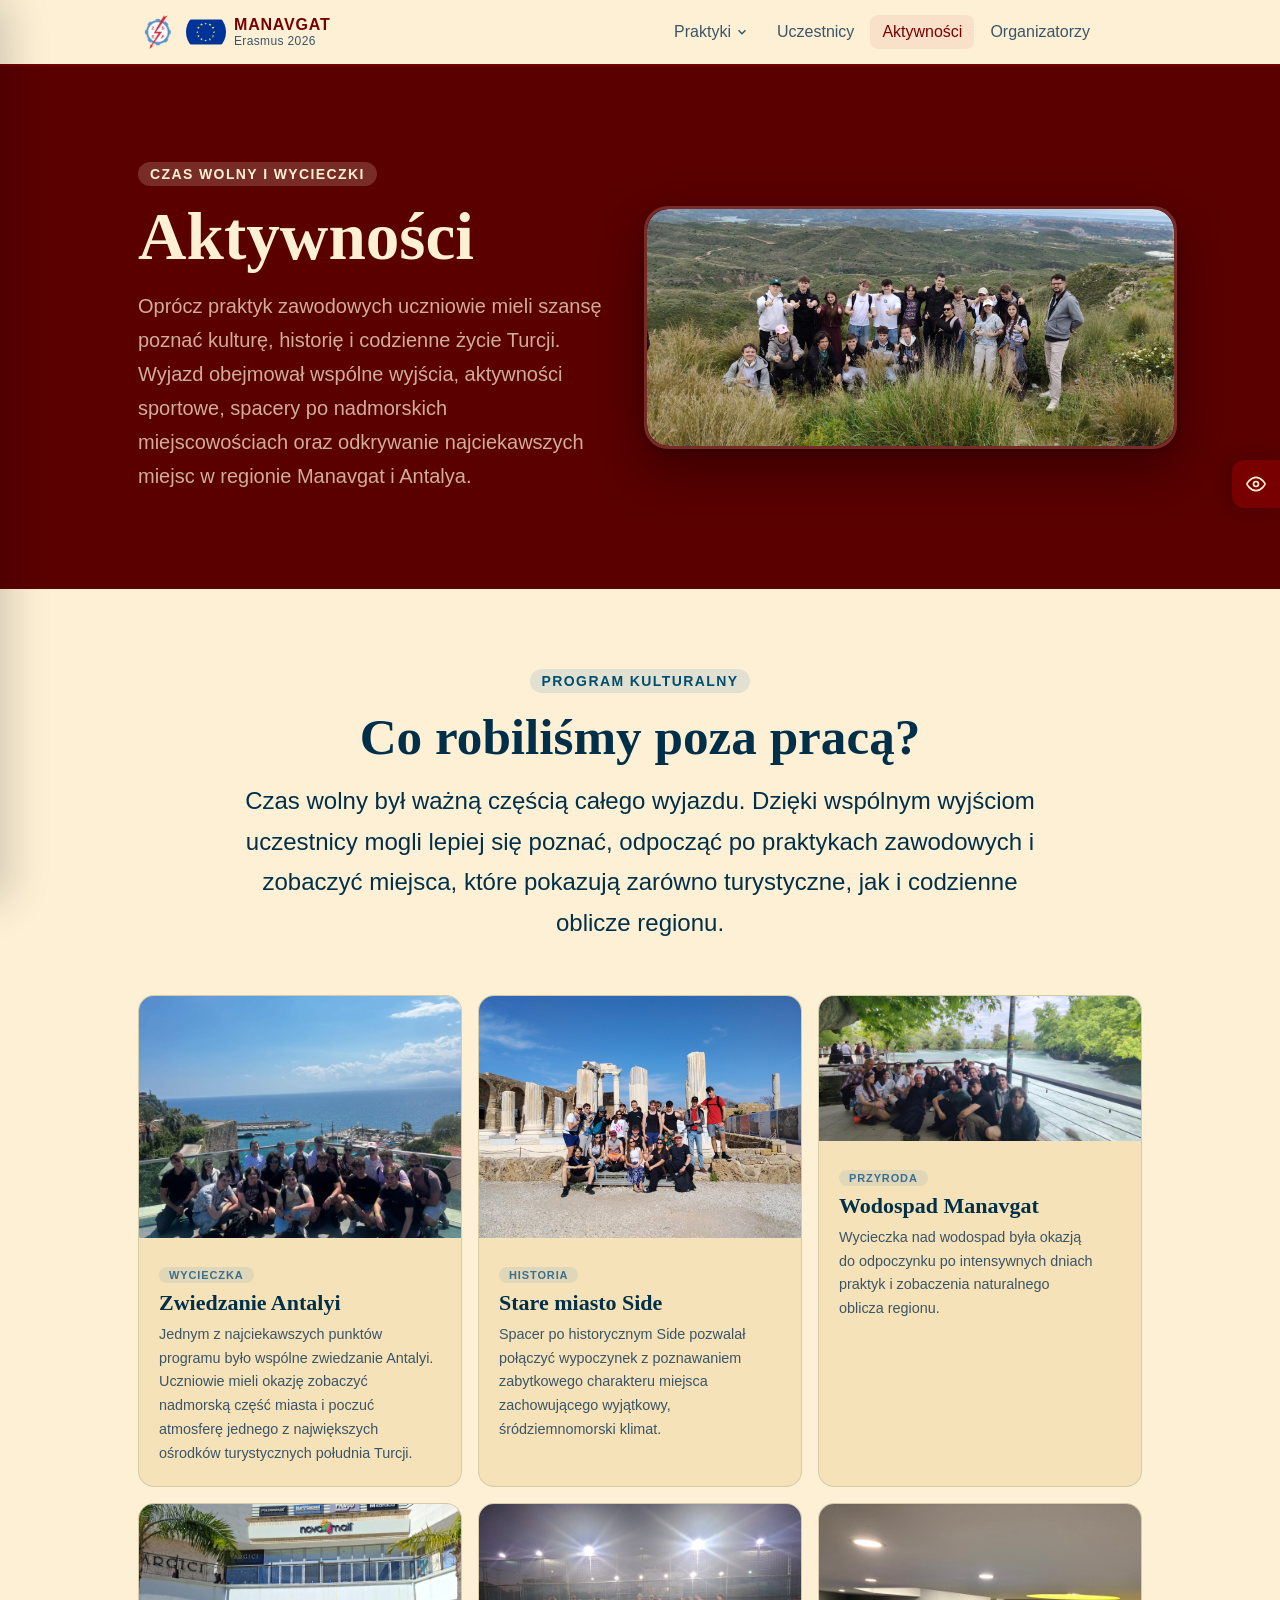
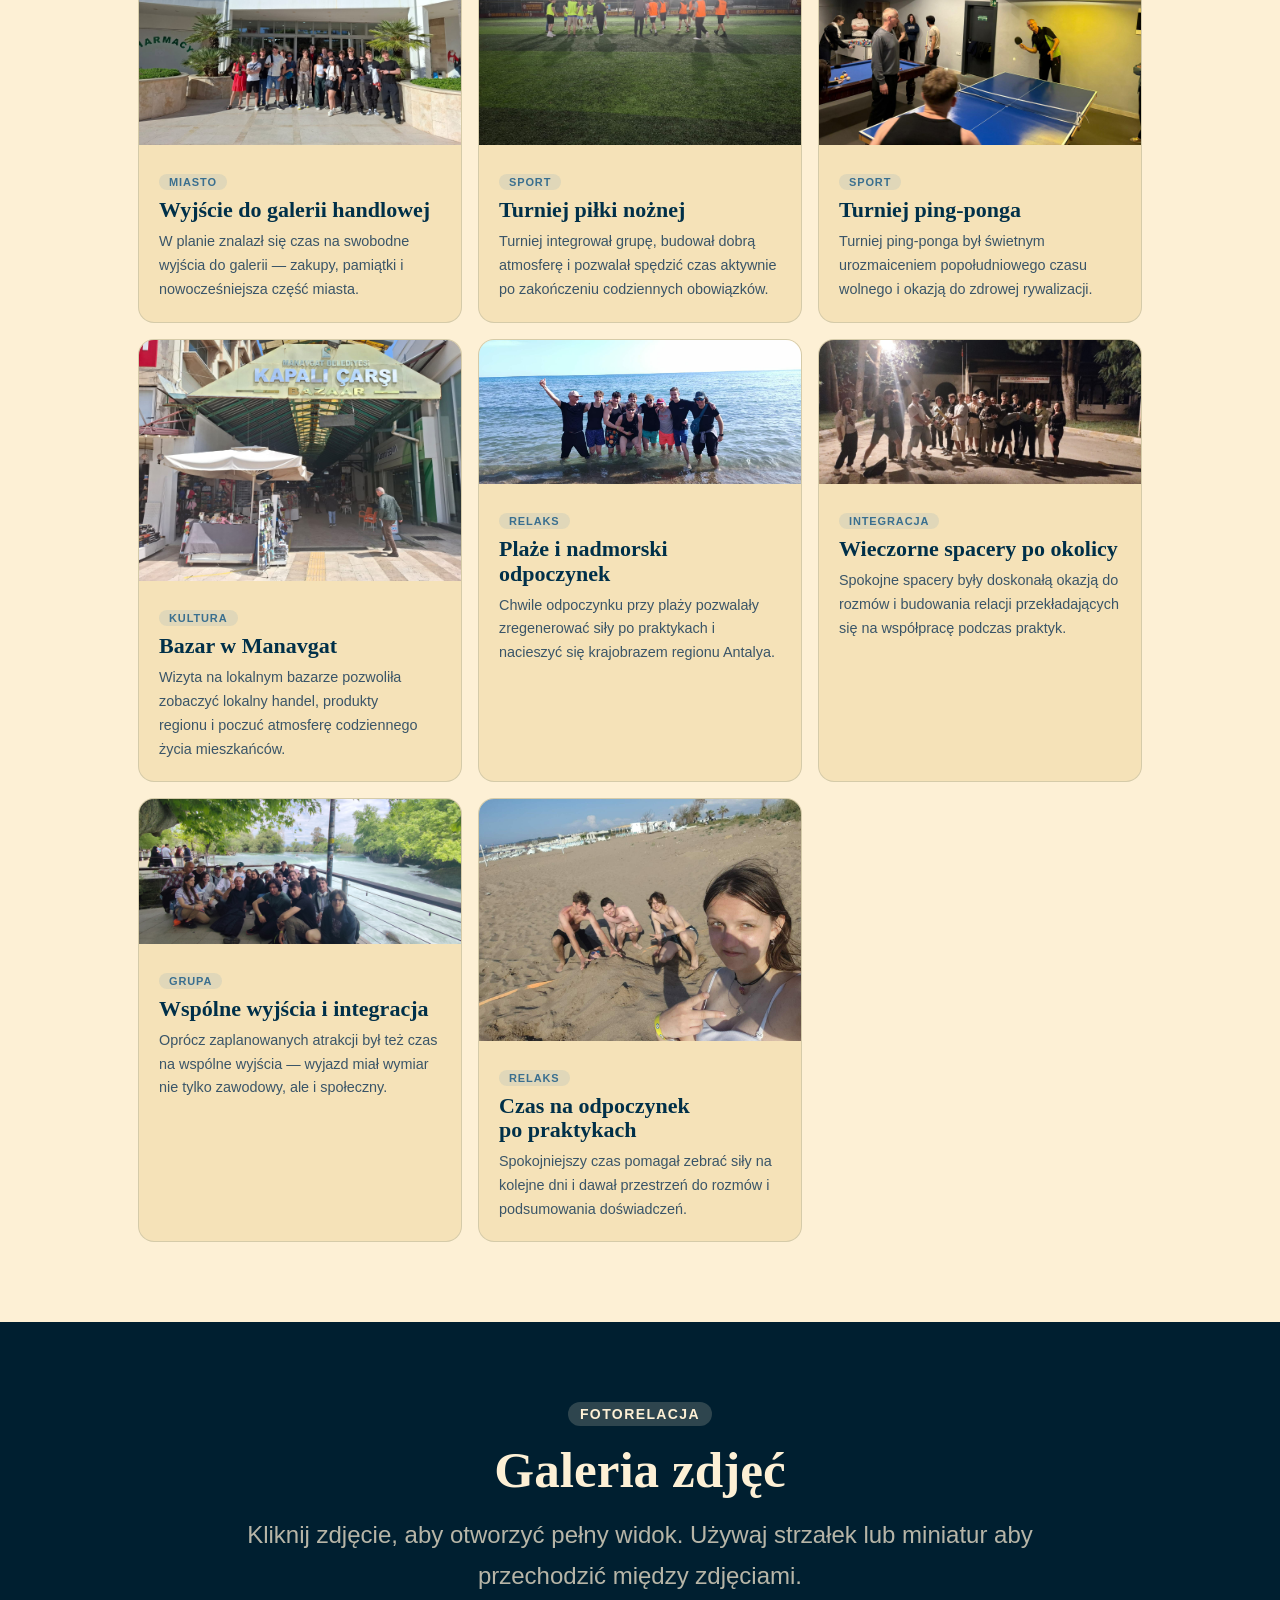
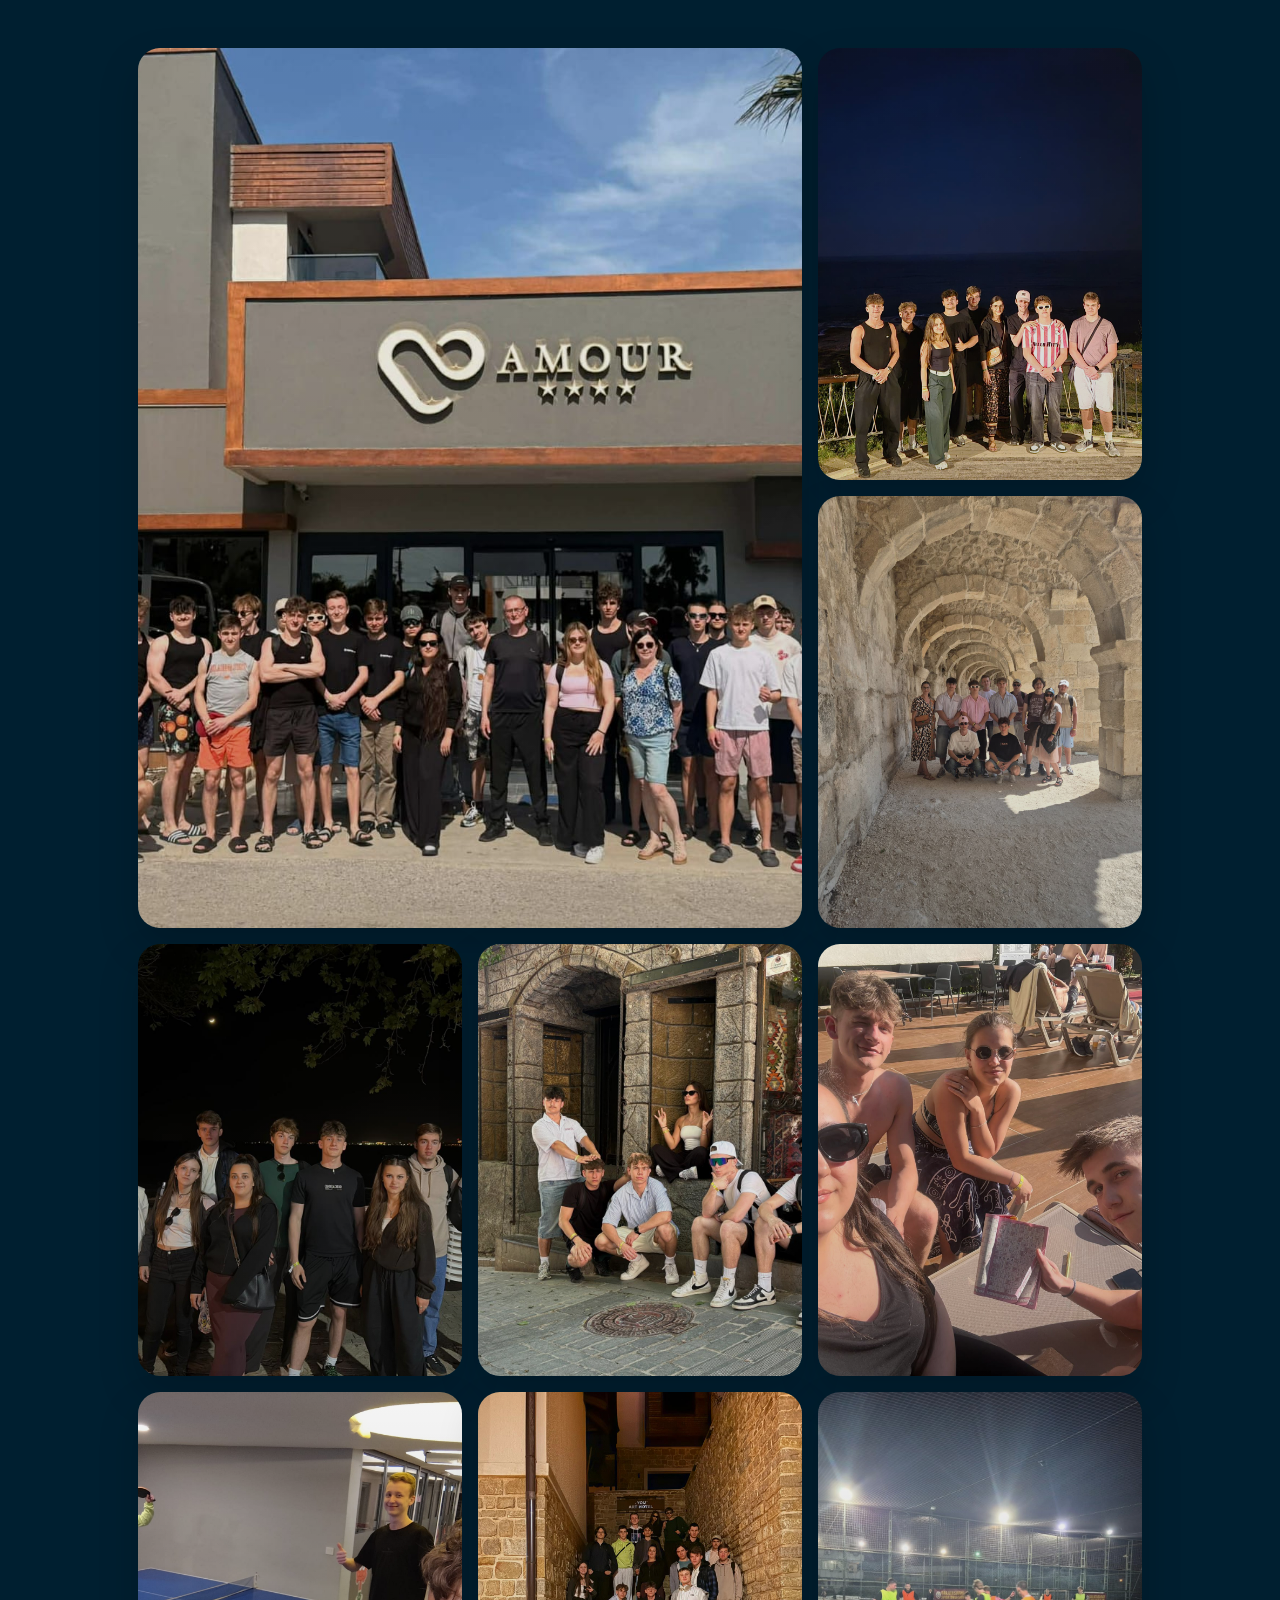
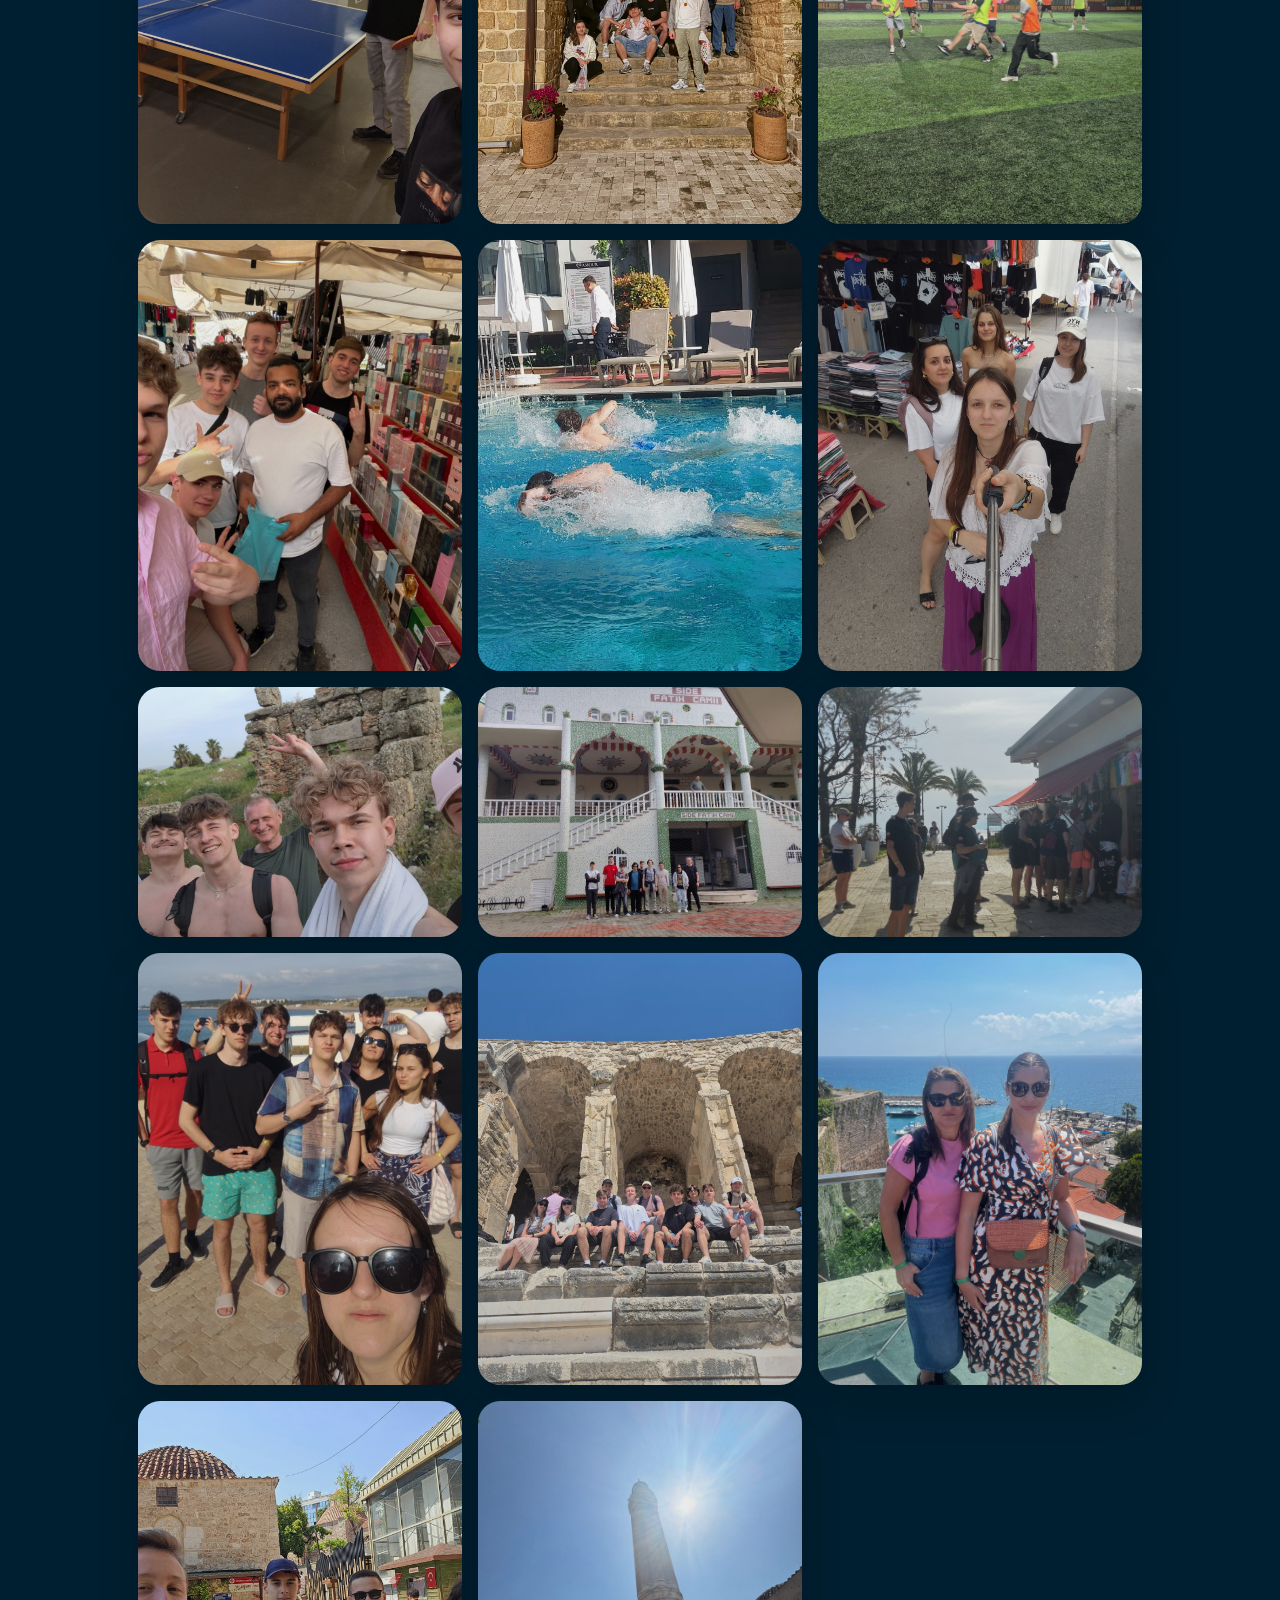
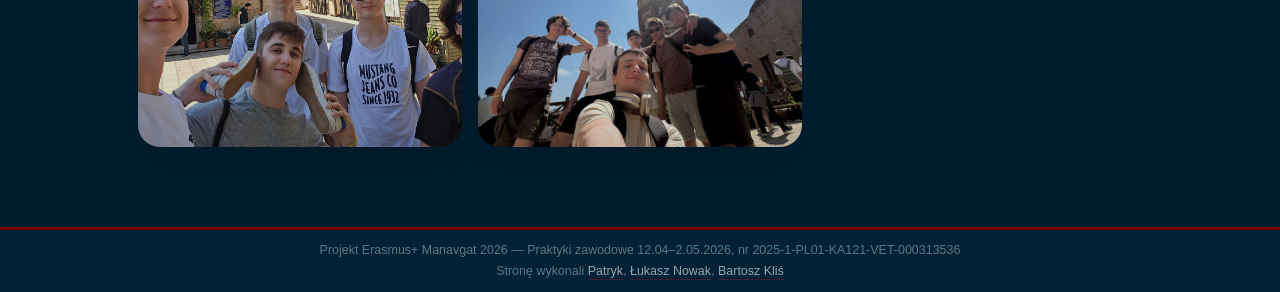
==== commit bda33ba7: "kjfda" ====
--- a/aktywnosci.html
+++ b/aktywnosci.html
@@ -78,9 +78,15 @@
           odkrywanie najciekawszych miejsc w regionie Manavgat i Antalya.</p>
         </div>
         <div class="page-hero-img">
-          <button class="hero-image-btn act-trigger" type="button" aria-label="Powiększ zdjęcie główne">
-            <img src="zdjecia-erasumus/wycieczki/gory.jpeg" alt="Widok górski podczas wycieczki" class="hero-activity-photo" />
-          </button>
+          <div class="group-photo-wrap" style="border-radius: var(--r-2xl); overflow: hidden; box-shadow: 0 2px 8px rgba(0,0,0,0.20), 0 20px 52px rgba(0,0,0,0.38); border: 3px solid rgba(253,240,213,0.18); width: 115%; margin-left: -7.5%;">
+            <img
+              src="zdjecia-erasumus/wycieczki/gory.jpeg"
+              alt="Widok górski podczas wycieczki"
+              class="group-photo"
+              loading="eager"
+              onerror="this.style.display='none'"
+            />
+          </div>
         </div>
       </div>
     </section>
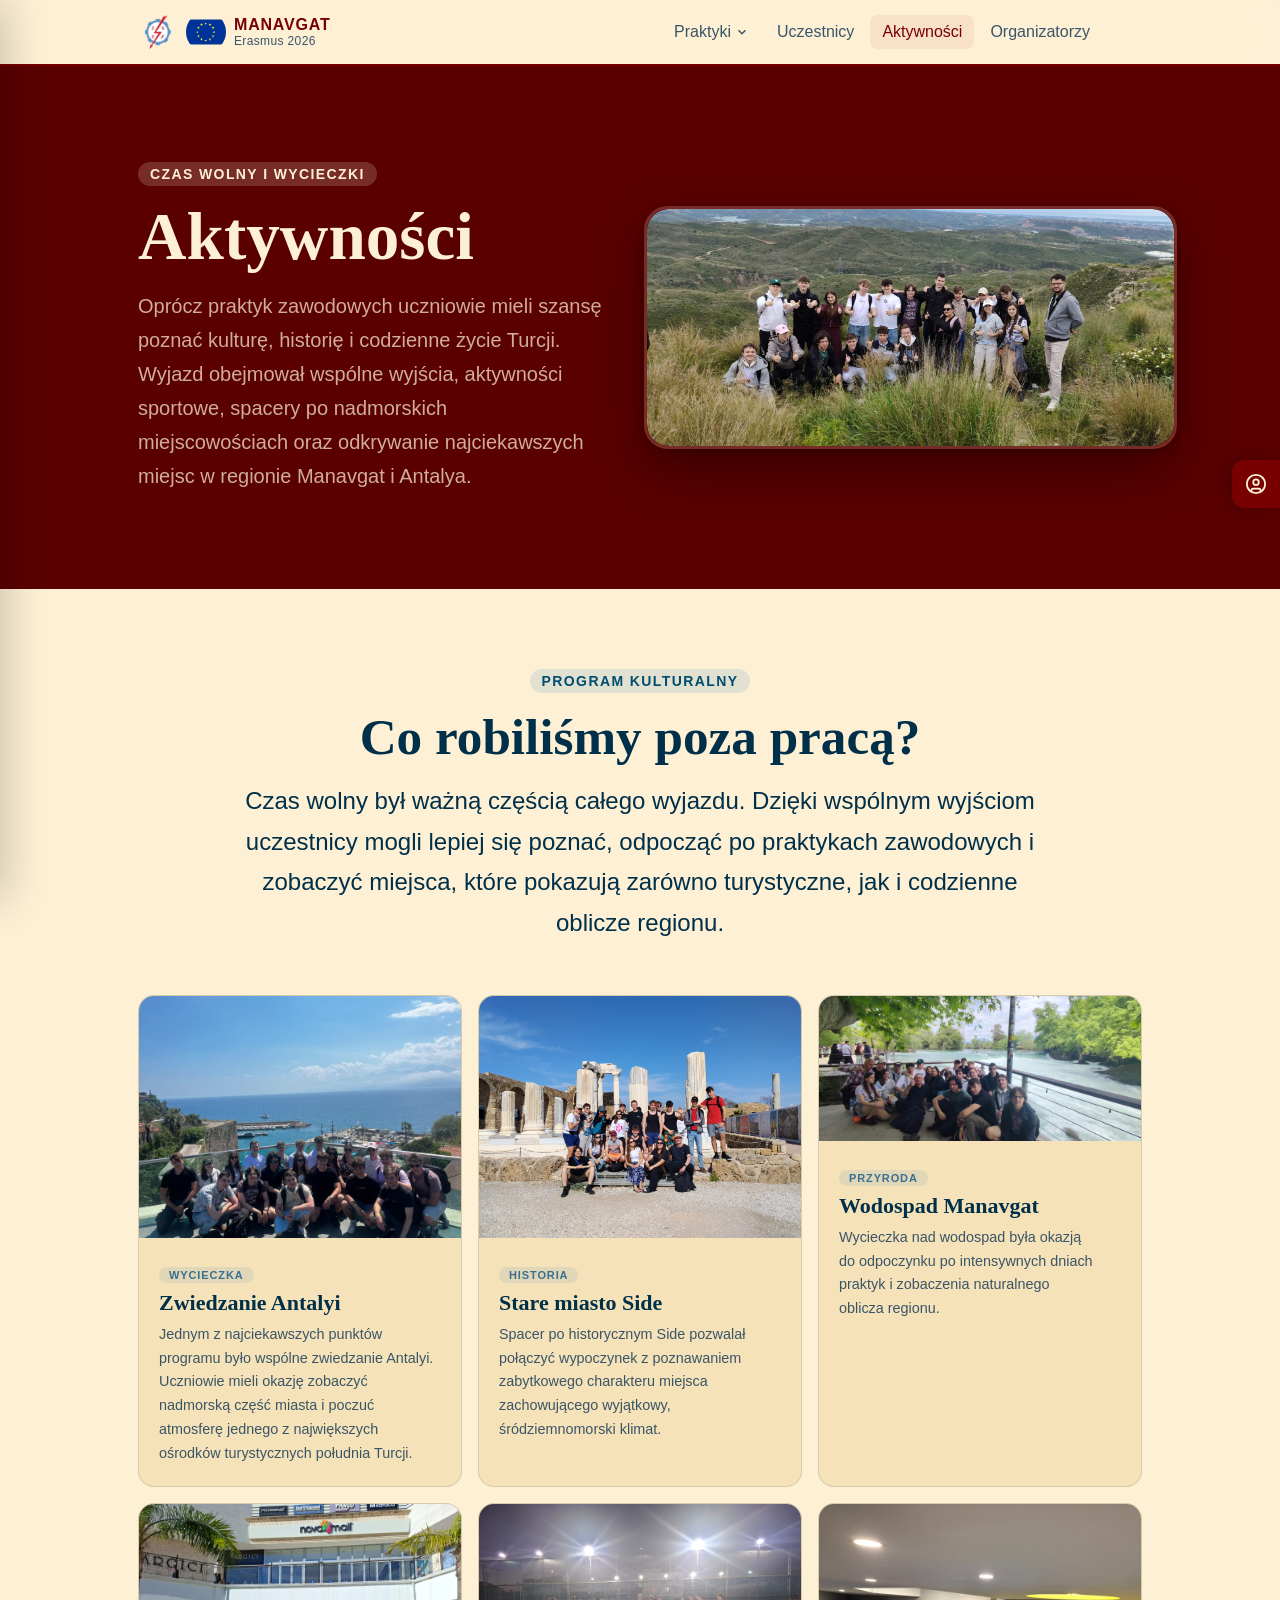
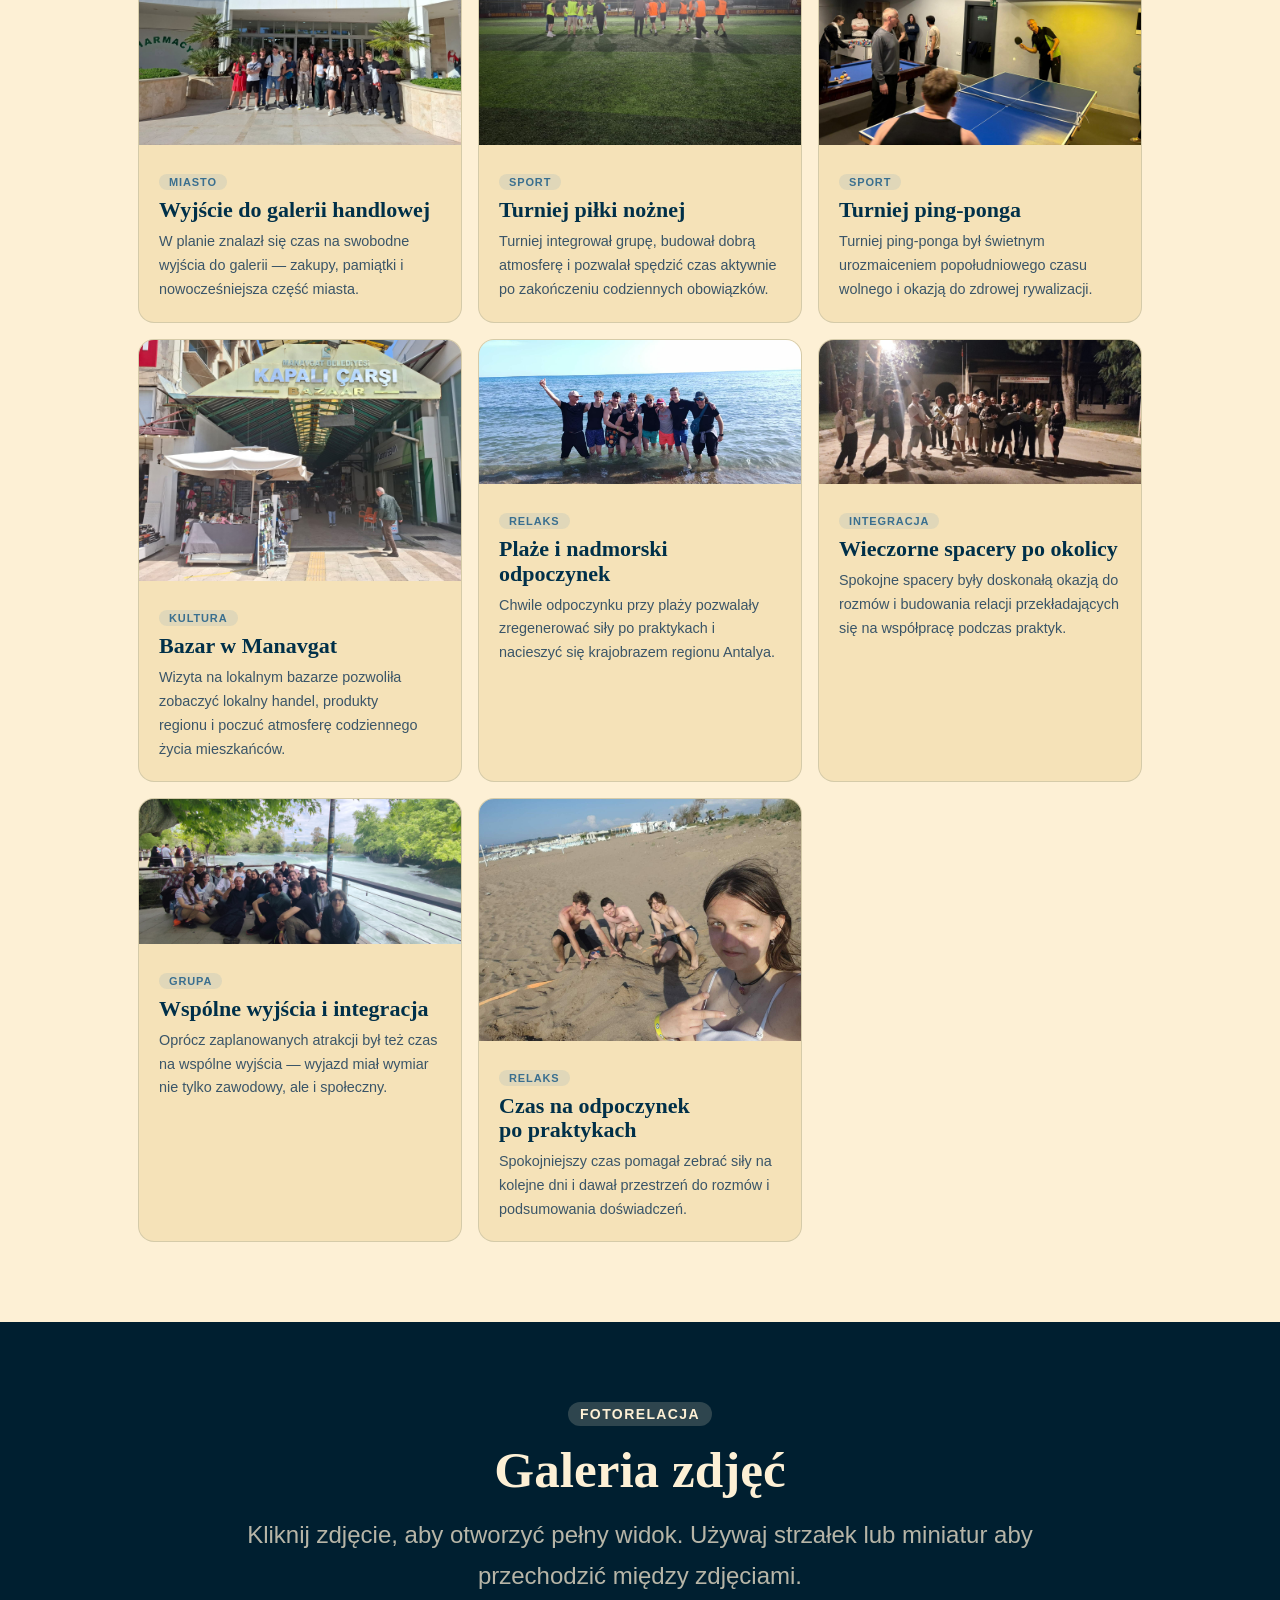
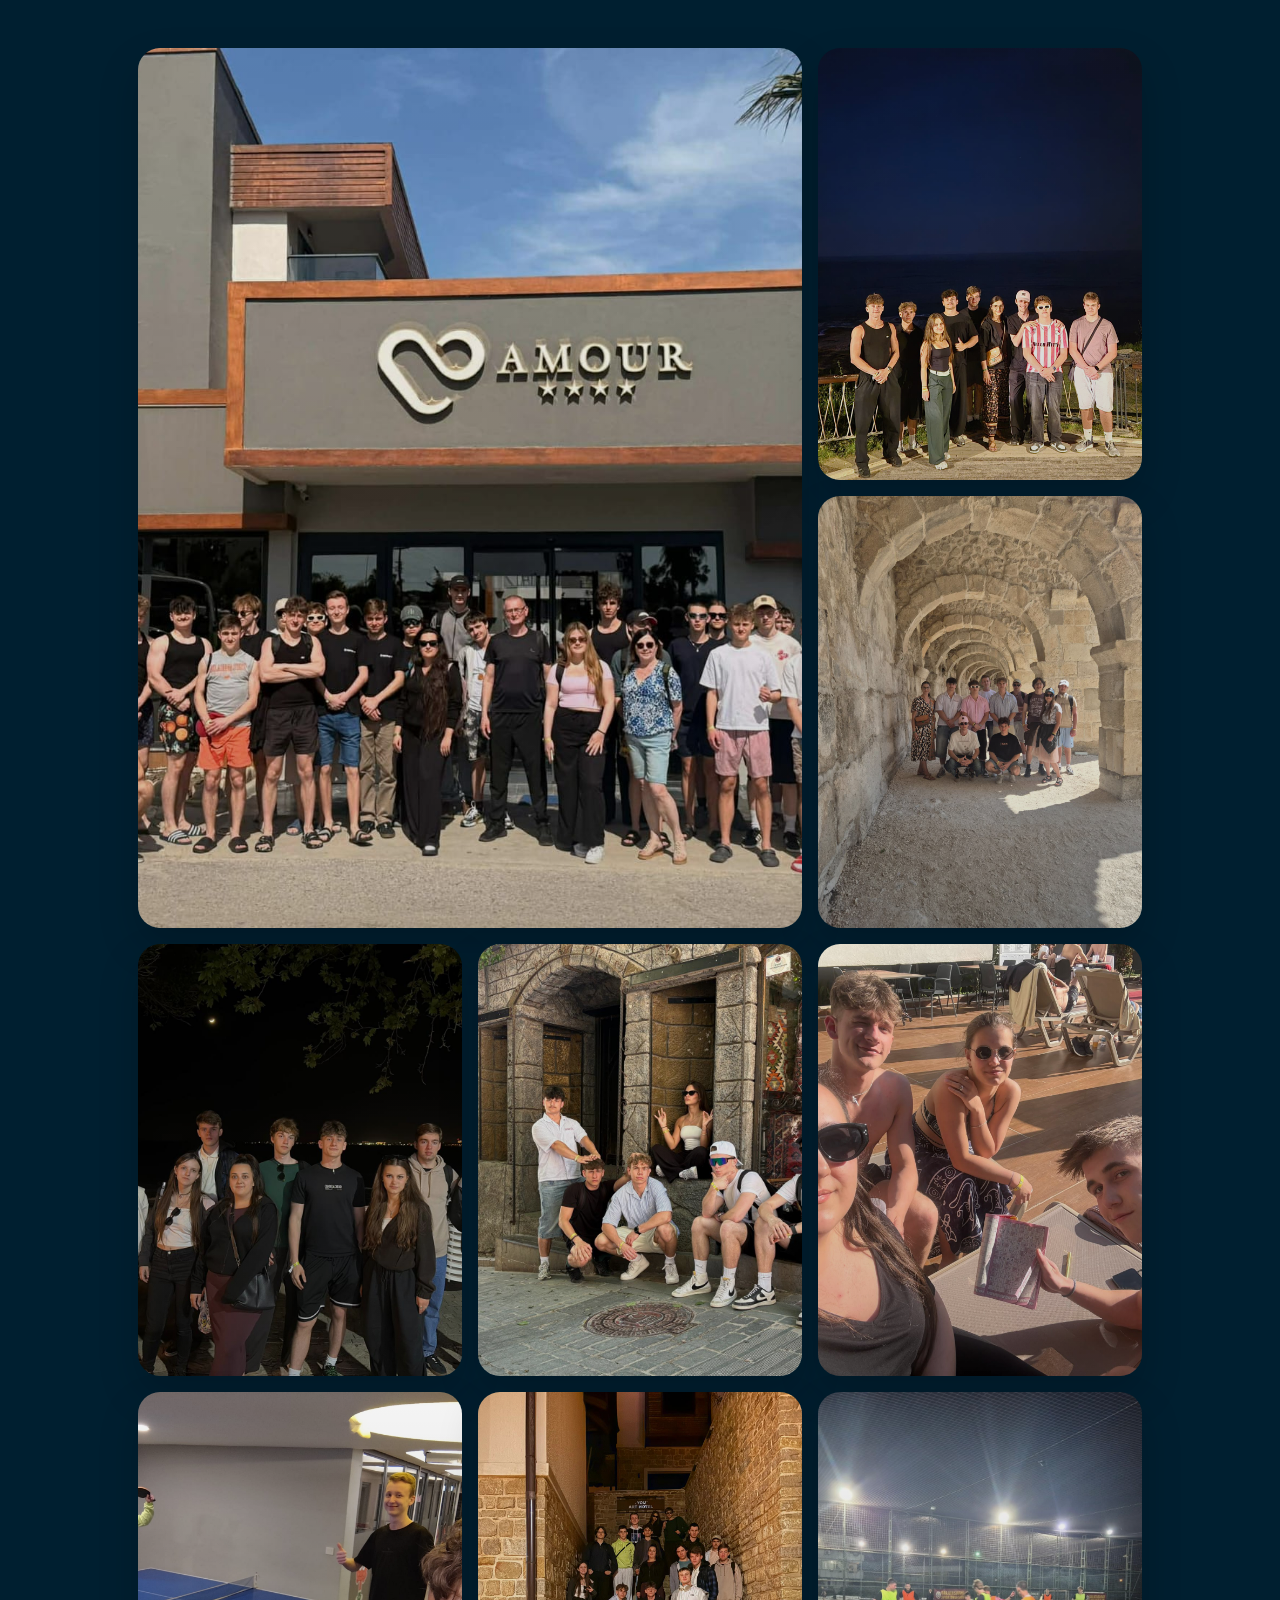
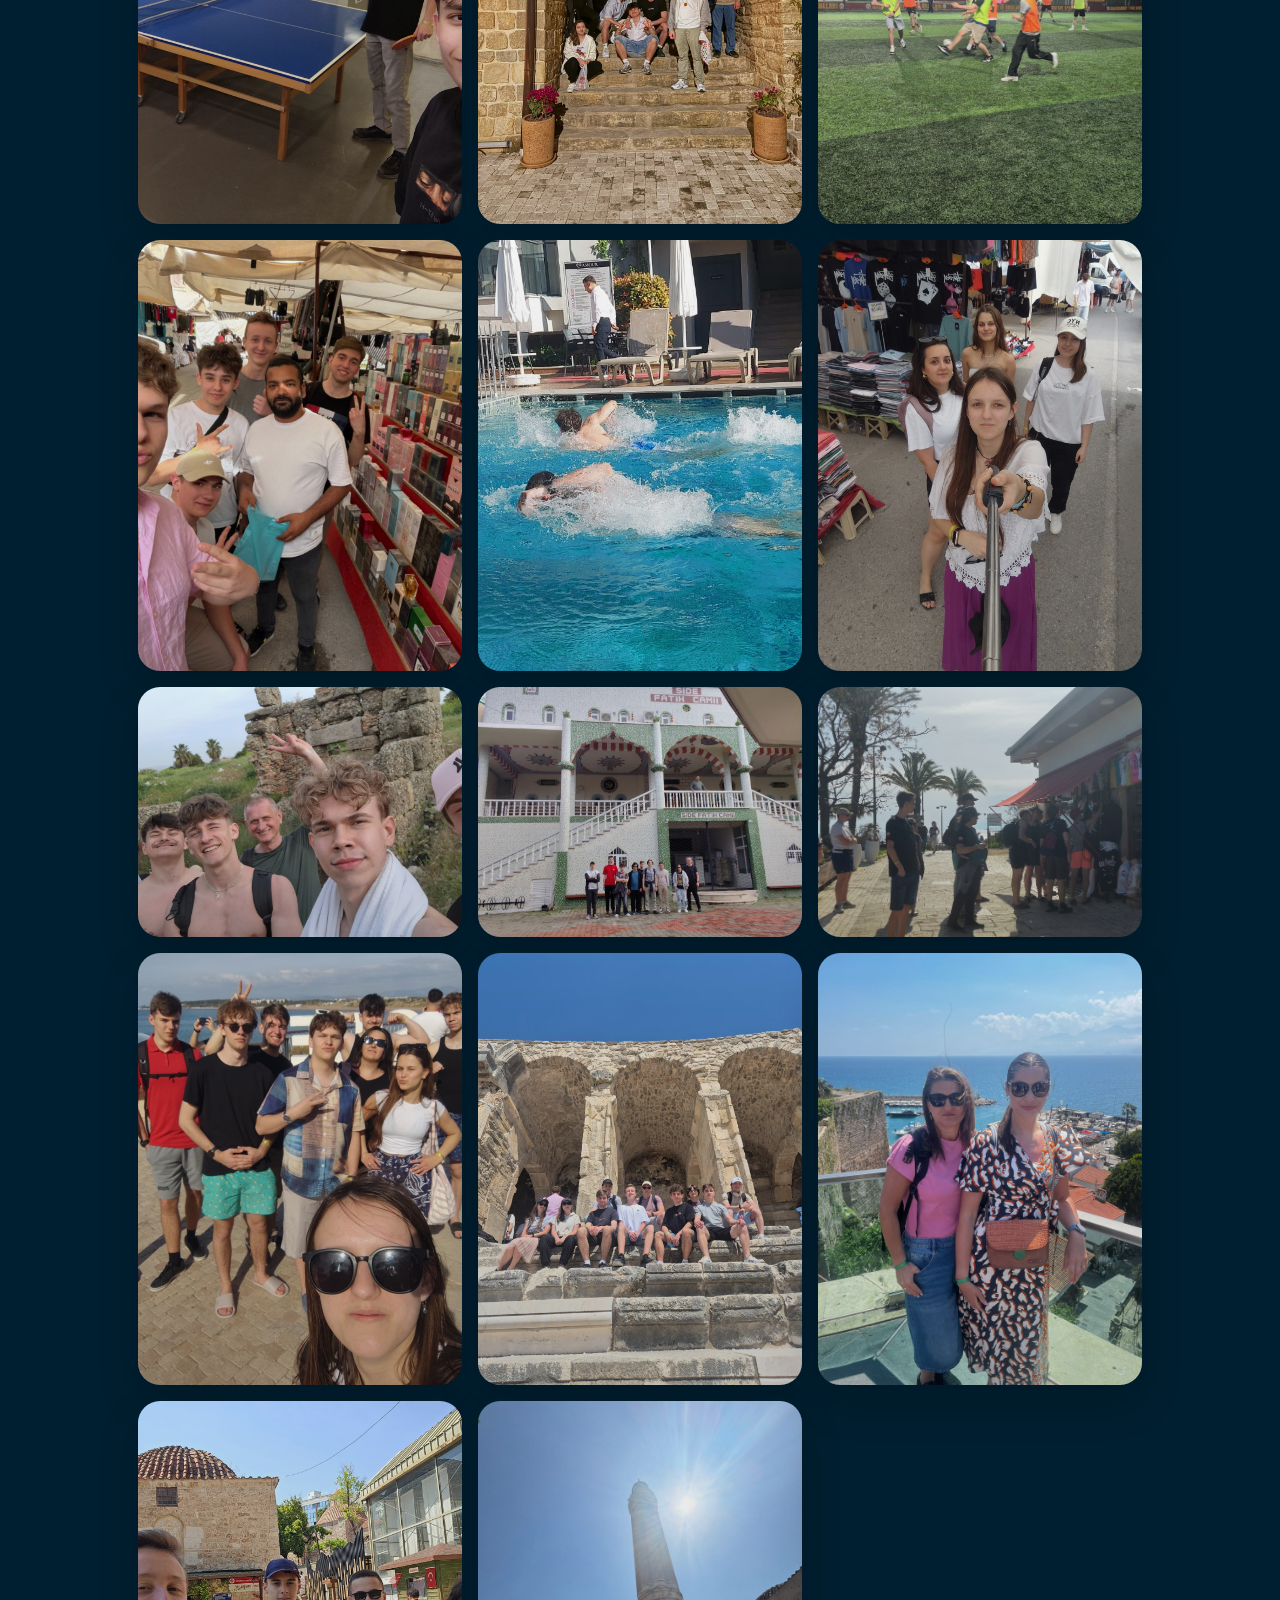
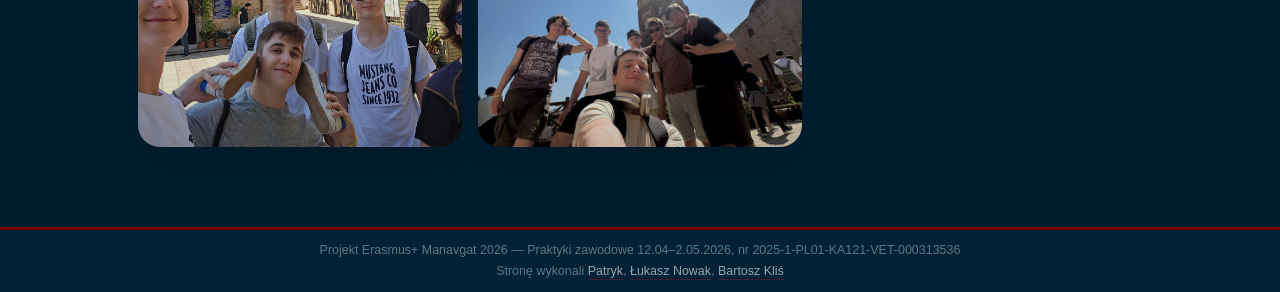
==== commit 7189e36c: "naprawa WCAG" ====
--- a/aktywnosci.html
+++ b/aktywnosci.html
@@ -8,11 +8,9 @@
   <link rel="stylesheet" href="css/style.css" />
   <link rel="stylesheet" href="css/subpage.css" />
   <link rel="stylesheet" href="css/aktywnosci.css" />
-  <link rel="stylesheet" href="css/a11y.css">
 </head>
 <body>
-  <script src="js/a11y.js"></script>
-
+<script src="js/a11y.js"></script>
   <header class="site-header" id="top">
     <nav class="nav-inner" aria-label="Główna nawigacja">
       <a href="index.html" class="nav-logo" aria-label="Strona główna Erasmus">
@@ -103,7 +101,7 @@
         <div class="activity-grid activity-grid--photos">
 
           <article class="activity-card">
-            <button class="activity-photo-btn act-trigger" type="button" aria-label="Zwiedzanie Antalyi">
+            <button class="activity-photo-btn act-trigger" type="button" aria-label="Zwiedzanie Antalyi" data-lb-src="zdjecia-erasumus/wycieczki/morzeant.jpeg" data-lb-alt="Zwiedzanie Antalyi" data-lb-group="act">
               <img src="zdjecia-erasumus/wycieczki/morzeant.jpeg" alt="Zwiedzanie Antalyi" class="activity-photo" />
             </button>
             <div class="activity-body">
@@ -114,7 +112,7 @@
           </article>
 
           <article class="activity-card">
-            <button class="activity-photo-btn act-trigger" type="button" aria-label="Stare miasto Side">
+            <button class="activity-photo-btn act-trigger" type="button" aria-label="Stare miasto Side" data-lb-src="zdjecia-erasumus/czas_wolny/wyjsciaside/koloseumv2.jpg" data-lb-alt="Stare miasto Side" data-lb-group="act">
               <img src="zdjecia-erasumus/czas_wolny/wyjsciaside/koloseumv2.jpg" alt="Stare miasto Side" class="activity-photo" />
             </button>
             <div class="activity-body">
@@ -125,7 +123,7 @@
           </article>
 
           <article class="activity-card">
-            <button class="activity-photo-btn act-trigger" type="button" aria-label="Wodospad Manavgat">
+            <button class="activity-photo-btn act-trigger" type="button" aria-label="Wodospad Manavgat" data-lb-src="zdjecia-erasumus/wycieczki/wodospad.jpeg" data-lb-alt="Wodospad Manavgat" data-lb-group="act">
               <img src="zdjecia-erasumus/wycieczki/wodospad.jpeg" alt="Wodospad Manavgat" class="activity-photo" />
             </button>
             <div class="activity-body">
@@ -136,7 +134,7 @@
           </article>
 
           <article class="activity-card">
-            <button class="activity-photo-btn act-trigger" type="button" aria-label="Galeria handlowa">
+            <button class="activity-photo-btn act-trigger" type="button" aria-label="Galeria handlowa" data-lb-src="zdjecia-erasumus/czas_wolny/hotel/galeria.jpeg" data-lb-alt="Galeria handlowa" data-lb-group="act">
               <img src="zdjecia-erasumus/czas_wolny/hotel/galeria.jpeg" alt="Galeria handlowa" class="activity-photo" />
             </button>
             <div class="activity-body">
@@ -147,7 +145,7 @@
           </article>
 
           <article class="activity-card">
-            <button class="activity-photo-btn act-trigger" type="button" aria-label="Turniej piłki nożnej">
+            <button class="activity-photo-btn act-trigger" type="button" aria-label="Turniej piłki nożnej" data-lb-src="zdjecia-erasumus/czas_wolny/pilka/pilka2.jpeg" data-lb-alt="Turniej piłki nożnej" data-lb-group="act">
               <img src="zdjecia-erasumus/czas_wolny/pilka/pilka2.jpeg" alt="Turniej piłki nożnej" class="activity-photo" />
             </button>
             <div class="activity-body">
@@ -158,7 +156,7 @@
           </article>
 
           <article class="activity-card">
-            <button class="activity-photo-btn act-trigger" type="button" aria-label="Turniej ping-ponga">
+            <button class="activity-photo-btn act-trigger" type="button" aria-label="Turniej ping-ponga" data-lb-src="zdjecia-erasumus/czas_wolny/pingpong_turniej/zdj1.jpeg" data-lb-alt="Turniej ping-ponga" data-lb-group="act">
               <img src="zdjecia-erasumus/czas_wolny/pingpong_turniej/zdj1.jpeg" alt="Turniej ping-ponga" class="activity-photo" />
             </button>
             <div class="activity-body">
@@ -169,7 +167,7 @@
           </article>
 
           <article class="activity-card">
-            <button class="activity-photo-btn act-trigger" type="button" aria-label="Bazar w Manavgat">
+            <button class="activity-photo-btn act-trigger" type="button" aria-label="Bazar w Manavgat" data-lb-src="zdjecia-erasumus/czas_wolny/hotel/bazar.jpeg" data-lb-alt="Bazar w Manavgat" data-lb-group="act">
               <img src="zdjecia-erasumus/czas_wolny/hotel/bazar.jpeg" alt="Bazar w Manavgat" class="activity-photo" />
             </button>
             <div class="activity-body">
@@ -180,7 +178,7 @@
           </article>
 
           <article class="activity-card">
-            <button class="activity-photo-btn act-trigger" type="button" aria-label="Plaże i nadmorski odpoczynek">
+            <button class="activity-photo-btn act-trigger" type="button" aria-label="Plaże i nadmorski odpoczynek" data-lb-src="zdjecia-erasumus/czas_wolny/wyjsciaside/plaza.jpeg" data-lb-alt="Plaża i nadmorski odpoczynek" data-lb-group="act">
               <img src="zdjecia-erasumus/czas_wolny/wyjsciaside/plaza.jpeg" alt="Plaża i nadmorski odpoczynek" class="activity-photo" />
             </button>
             <div class="activity-body">
@@ -191,7 +189,7 @@
           </article>
 
           <article class="activity-card">
-            <button class="activity-photo-btn act-trigger" type="button" aria-label="Wieczorne spacery">
+            <button class="activity-photo-btn act-trigger" type="button" aria-label="Wieczorne spacery" data-lb-src="zdjecia-erasumus/czas_wolny/wyjsciaside/spacer.jpeg" data-lb-alt="Wieczorne spacery" data-lb-group="act">
               <img src="zdjecia-erasumus/czas_wolny/wyjsciaside/spacer.jpeg" alt="Wieczorne spacery" class="activity-photo" />
             </button>
             <div class="activity-body">
@@ -202,7 +200,7 @@
           </article>
 
           <article class="activity-card">
-            <button class="activity-photo-btn act-trigger" type="button" aria-label="Wspólne wyjścia grupowe">
+            <button class="activity-photo-btn act-trigger" type="button" aria-label="Wspólne wyjścia grupowe" data-lb-src="zdjecia-erasumus/wycieczki/wodospad.jpeg" data-lb-alt="Wspólne wyjścia grupowe" data-lb-group="act">
               <img src="zdjecia-erasumus/wycieczki/wodospad.jpeg" alt="Wspólne wyjścia grupowe" class="activity-photo" />
             </button>
             <div class="activity-body">
@@ -213,7 +211,7 @@
           </article>
 
           <article class="activity-card">
-            <button class="activity-photo-btn act-trigger" type="button" aria-label="Odpoczynek po praktykach">
+            <button class="activity-photo-btn act-trigger" type="button" aria-label="Odpoczynek po praktykach" data-lb-src="zdjecia-erasumus/czas_wolny/wyjsciaside/odpoczynek.jpeg" data-lb-alt="Odpoczynek po praktykach" data-lb-group="act">
               <img src="zdjecia-erasumus/czas_wolny/wyjsciaside/odpoczynek.jpeg" alt="Odpoczynek po praktykach" class="activity-photo" />
             </button>
             <div class="activity-body">
@@ -238,102 +236,102 @@
         <div class="gallery-grid">
 
           <div class="gal-card gal-card--hero">
-            <button class="gallery-btn gal-trigger" type="button" aria-label="Otwórz zdjęcie 1">
+            <button class="gallery-btn gal-trigger" type="button" aria-label="Otwórz zdjęcie 1" data-lb-src="zdjecia-erasumus/galeria/3.jpeg" data-lb-alt="Uczestnicy podczas aktywności w Side" data-lb-group="gal">
               <img src="zdjecia-erasumus/galeria/3.jpeg" alt="Uczestnicy podczas aktywności w Side" class="gallery-photo" loading="lazy" />
             </button>
           </div>
           <div class="gal-card">
-            <button class="gallery-btn gal-trigger" type="button" aria-label="Otwórz zdjęcie 2">
+            <button class="gallery-btn gal-trigger" type="button" aria-label="Otwórz zdjęcie 2" data-lb-src="zdjecia-erasumus/galeria/1.jpeg" data-lb-alt="Nadmorskie molo podczas wyjścia grupowego" data-lb-group="gal">
               <img src="zdjecia-erasumus/galeria/1.jpeg" alt="Nadmorskie molo podczas wyjścia grupowego" class="gallery-photo" loading="lazy" />
             </button>
           </div>
           <div class="gal-card">
-            <button class="gallery-btn gal-trigger" type="button" aria-label="Otwórz zdjęcie 3">
+            <button class="gallery-btn gal-trigger" type="button" aria-label="Otwórz zdjęcie 3" data-lb-src="zdjecia-erasumus/galeria/2.jpeg" data-lb-alt="Zwiedzanie historycznego Side" data-lb-group="gal">
               <img src="zdjecia-erasumus/galeria/2.jpeg" alt="Zwiedzanie historycznego Side" class="gallery-photo" loading="lazy" />
             </button>
           </div>
           <div class="gal-card">
-            <button class="gallery-btn gal-trigger" type="button" aria-label="Otwórz zdjęcie 4">
+            <button class="gallery-btn gal-trigger" type="button" aria-label="Otwórz zdjęcie 4" data-lb-src="zdjecia-erasumus/galeria/4.jpeg" data-lb-alt="Wycieczka do wodospadu Manavgat" data-lb-group="gal">
               <img src="zdjecia-erasumus/galeria/4.jpeg" alt="Wycieczka do wodospadu Manavgat" class="gallery-photo" loading="lazy" />
             </button>
           </div>
           <div class="gal-card">
-            <button class="gallery-btn gal-trigger" type="button" aria-label="Otwórz zdjęcie 5">
+            <button class="gallery-btn gal-trigger" type="button" aria-label="Otwórz zdjęcie 5" data-lb-src="zdjecia-erasumus/galeria/5.jpeg" data-lb-alt="Wspólne wyjście uczestników" data-lb-group="gal">
               <img src="zdjecia-erasumus/galeria/5.jpeg" alt="Wspólne wyjście uczestników" class="gallery-photo" loading="lazy" />
             </button>
           </div>
           <div class="gal-card">
-            <button class="gallery-btn gal-trigger" type="button" aria-label="Otwórz zdjęcie 6">
+            <button class="gallery-btn gal-trigger" type="button" aria-label="Otwórz zdjęcie 6" data-lb-src="zdjecia-erasumus/galeria/6.jpeg" data-lb-alt="Aktywność sportowa uczestników" data-lb-group="gal">
               <img src="zdjecia-erasumus/galeria/6.jpeg" alt="Aktywność sportowa uczestników" class="gallery-photo" loading="lazy" />
             </button>
           </div>
           <div class="gal-card">
-            <button class="gallery-btn gal-trigger" type="button" aria-label="Otwórz zdjęcie 7">
+            <button class="gallery-btn gal-trigger" type="button" aria-label="Otwórz zdjęcie 7" data-lb-src="zdjecia-erasumus/galeria/7.jpeg" data-lb-alt="Chwila odpoczynku po praktykach" data-lb-group="gal">
               <img src="zdjecia-erasumus/galeria/7.jpeg" alt="Chwila odpoczynku po praktykach" class="gallery-photo" loading="lazy" />
             </button>
           </div>
           <div class="gal-card">
-            <button class="gallery-btn gal-trigger" type="button" aria-label="Otwórz zdjęcie 8">
+            <button class="gallery-btn gal-trigger" type="button" aria-label="Otwórz zdjęcie 8" data-lb-src="zdjecia-erasumus/galeria/8.jpeg" data-lb-alt="Grupa podczas spaceru po okolicy" data-lb-group="gal">
               <img src="zdjecia-erasumus/galeria/8.jpeg" alt="Grupa podczas spaceru po okolicy" class="gallery-photo" loading="lazy" />
             </button>
           </div>
           <div class="gal-card">
-            <button class="gallery-btn gal-trigger" type="button" aria-label="Otwórz zdjęcie 9">
+            <button class="gallery-btn gal-trigger" type="button" aria-label="Otwórz zdjęcie 9" data-lb-src="zdjecia-erasumus/galeria/9.jpeg" data-lb-alt="Widok nadmorski podczas wyjścia" data-lb-group="gal">
               <img src="zdjecia-erasumus/galeria/9.jpeg" alt="Widok nadmorski podczas wyjścia" class="gallery-photo" loading="lazy" />
             </button>
           </div>
           <div class="gal-card">
-            <button class="gallery-btn gal-trigger" type="button" aria-label="Otwórz zdjęcie 10">
+            <button class="gallery-btn gal-trigger" type="button" aria-label="Otwórz zdjęcie 10" data-lb-src="zdjecia-erasumus/galeria/10.jpeg" data-lb-alt="Kadry ze zwiedzania zabytków" data-lb-group="gal">
               <img src="zdjecia-erasumus/galeria/10.jpeg" alt="Kadry ze zwiedzania zabytków" class="gallery-photo" loading="lazy" />
             </button>
           </div>
           <div class="gal-card">
-            <button class="gallery-btn gal-trigger" type="button" aria-label="Otwórz zdjęcie 11">
+            <button class="gallery-btn gal-trigger" type="button" aria-label="Otwórz zdjęcie 11" data-lb-src="zdjecia-erasumus/galeria/11.jpeg" data-lb-alt="Wspólne zdjęcie przy wodospadzie" data-lb-group="gal">
               <img src="zdjecia-erasumus/galeria/11.jpeg" alt="Wspólne zdjęcie przy wodospadzie" class="gallery-photo" loading="lazy" />
             </button>
           </div>
           <div class="gal-card">
-            <button class="gallery-btn gal-trigger" type="button" aria-label="Otwórz zdjęcie 12">
+            <button class="gallery-btn gal-trigger" type="button" aria-label="Otwórz zdjęcie 12" data-lb-src="zdjecia-erasumus/galeria/12.jpeg" data-lb-alt="Uczestnicy podczas wyjścia do miasta" data-lb-group="gal">
               <img src="zdjecia-erasumus/galeria/12.jpeg" alt="Uczestnicy podczas wyjścia do miasta" class="gallery-photo" loading="lazy" />
             </button>
           </div>
           <div class="gal-card">
-            <button class="gallery-btn gal-trigger" type="button" aria-label="Otwórz zdjęcie 13">
+            <button class="gallery-btn gal-trigger" type="button" aria-label="Otwórz zdjęcie 13" data-lb-src="zdjecia-erasumus/galeria/13.jpeg" data-lb-alt="Sportowa integracja grupy" data-lb-group="gal">
               <img src="zdjecia-erasumus/galeria/13.jpeg" alt="Sportowa integracja grupy" class="gallery-photo" loading="lazy" />
             </button>
           </div>
           <div class="gal-card">
-            <button class="gallery-btn gal-trigger" type="button" aria-label="Otwórz zdjęcie 14">
+            <button class="gallery-btn gal-trigger" type="button" aria-label="Otwórz zdjęcie 14" data-lb-src="zdjecia-erasumus/galeria/14.jpg" data-lb-alt="Czas wolny uczestników" data-lb-group="gal">
               <img src="zdjecia-erasumus/galeria/14.jpg" alt="Czas wolny uczestników" class="gallery-photo" loading="lazy" />
             </button>
           </div>
           <div class="gal-card">
-            <button class="gallery-btn gal-trigger" type="button" aria-label="Otwórz zdjęcie 15">
+            <button class="gallery-btn gal-trigger" type="button" aria-label="Otwórz zdjęcie 15" data-lb-src="zdjecia-erasumus/galeria/15.jpg" data-lb-alt="Spacer i zwiedzanie okolicy" data-lb-group="gal">
               <img src="zdjecia-erasumus/galeria/15.jpg" alt="Spacer i zwiedzanie okolicy" class="gallery-photo" loading="lazy" />
             </button>
           </div>
           <div class="gal-card">
-            <button class="gallery-btn gal-trigger" type="button" aria-label="Otwórz zdjęcie 16">
+            <button class="gallery-btn gal-trigger" type="button" aria-label="Otwórz zdjęcie 16" data-lb-src="zdjecia-erasumus/galeria/16.jpg" data-lb-alt="Nadmorska część programu" data-lb-group="gal">
               <img src="zdjecia-erasumus/galeria/16.jpg" alt="Nadmorska część programu" class="gallery-photo" loading="lazy" />
             </button>
           </div>
           <div class="gal-card">
-            <button class="gallery-btn gal-trigger" type="button" aria-label="Otwórz zdjęcie 17">
+            <button class="gallery-btn gal-trigger" type="button" aria-label="Otwórz zdjęcie 17" data-lb-src="zdjecia-erasumus/galeria/17.jpeg" data-lb-alt="Historyczna część wycieczki" data-lb-group="gal">
               <img src="zdjecia-erasumus/galeria/17.jpeg" alt="Historyczna część wycieczki" class="gallery-photo" loading="lazy" />
             </button>
           </div>
           <div class="gal-card">
-            <button class="gallery-btn gal-trigger" type="button" aria-label="Otwórz zdjęcie 18">
+            <button class="gallery-btn gal-trigger" type="button" aria-label="Otwórz zdjęcie 18" data-lb-src="zdjecia-erasumus/galeria/18.jpeg" data-lb-alt="Relaks w otoczeniu natury" data-lb-group="gal">
               <img src="zdjecia-erasumus/galeria/18.jpeg" alt="Relaks w otoczeniu natury" class="gallery-photo" loading="lazy" />
             </button>
           </div>
           <div class="gal-card">
-            <button class="gallery-btn gal-trigger" type="button" aria-label="Otwórz zdjęcie 19">
+            <button class="gallery-btn gal-trigger" type="button" aria-label="Otwórz zdjęcie 19" data-lb-src="zdjecia-erasumus/galeria/19.jpeg" data-lb-alt="Wspólna aktywność poza praktykami" data-lb-group="gal">
               <img src="zdjecia-erasumus/galeria/19.jpeg" alt="Wspólna aktywność poza praktykami" class="gallery-photo" loading="lazy" />
             </button>
           </div>
           <div class="gal-card">
-            <button class="gallery-btn gal-trigger" type="button" aria-label="Otwórz zdjęcie 20">
+            <button class="gallery-btn gal-trigger" type="button" aria-label="Otwórz zdjęcie 20" data-lb-src="zdjecia-erasumus/galeria/20.jpeg" data-lb-alt="Końcowe ujęcie galerii" data-lb-group="gal">
               <img src="zdjecia-erasumus/galeria/20.jpeg" alt="Końcowe ujęcie galerii" class="gallery-photo" loading="lazy" />
             </button>
           </div>
@@ -354,145 +352,125 @@
     </p>
   </footer>
 
-  <!-- ====== MODAL ====== -->
-  <div class="photo-modal" id="photoModal" aria-hidden="true">
-    <div class="photo-modal-dialog" role="dialog" aria-modal="true" aria-label="Galeria zdjęć">
-      <button class="photo-modal-close" id="photoModalClose" type="button" aria-label="Zamknij galerię">&times;</button>
-      <button class="photo-modal-nav photo-modal-prev" id="photoModalPrev" type="button" aria-label="Poprzednie zdjęcie">&#10094;</button>
-      <button class="photo-modal-nav photo-modal-next" id="photoModalNext" type="button" aria-label="Następne zdjęcie">&#10095;</button>
-      <figure class="photo-modal-figure">
-        <img id="photoModalImage" class="photo-modal-image" src="" alt="" />
-        <figcaption class="photo-modal-meta">
-          <span id="photoModalCaption" class="photo-modal-caption-text"></span>
-          <span id="photoModalCounter" class="photo-modal-counter"></span>
-        </figcaption>
-        <div class="photo-modal-thumbs" id="photoModalThumbs"></div>
-      </figure>
+  <script src="js/main.js"></script>
+
+  <!-- LIGHTBOX v3 -->
+  <div id="lb-overlay" role="dialog" aria-modal="true" aria-label="Podgląd zdjęcia" aria-hidden="true" style="display:none;position:fixed;inset:0;z-index:999999;background:rgba(0,0,0,0.92);backdrop-filter:blur(8px);align-items:center;justify-content:center;padding:1.5rem;box-sizing:border-box;">
+    <div id="lb-backdrop" style="position:absolute;inset:0;cursor:pointer;"></div>
+    <div id="lb-box" style="position:relative;z-index:1;display:flex;flex-direction:column;align-items:center;width:min(100%,1100px);max-height:90vh;gap:0.6rem;">
+      <img id="lb-img" src="" alt="" style="display:block !important;max-width:100% !important;max-height:74vh !important;width:auto !important;height:auto !important;object-fit:contain !important;border-radius:12px;box-shadow:0 20px 60px rgba(0,0,0,0.5);opacity:1 !important;visibility:visible !important;transform:none !important;" />
+      <div style="display:flex;justify-content:space-between;align-items:center;width:100%;padding:0 2px;">
+        <span id="lb-cap" style="font-size:0.9rem;color:rgba(255,255,255,0.7);"></span>
+        <span id="lb-count" style="font-size:0.85rem;color:rgba(255,255,255,0.45);white-space:nowrap;"></span>
+      </div>
+      <div id="lb-thumbs" style="display:flex;gap:5px;overflow-x:auto;width:100%;padding-bottom:2px;scrollbar-width:thin;scrollbar-color:rgba(255,255,255,0.25) transparent;"></div>
     </div>
+    <button id="lb-prev" aria-label="Poprzednie" style="position:fixed;left:1rem;top:50%;transform:translateY(-50%);width:50px;height:50px;border-radius:50%;border:none;background:rgba(255,255,255,0.9);color:#780000;font-size:1.5rem;font-weight:700;cursor:pointer;z-index:999999;display:flex;align-items:center;justify-content:center;box-shadow:0 8px 20px rgba(0,0,0,0.25);">&#10094;</button>
+    <button id="lb-next" aria-label="Następne" style="position:fixed;right:1rem;top:50%;transform:translateY(-50%);width:50px;height:50px;border-radius:50%;border:none;background:rgba(255,255,255,0.9);color:#780000;font-size:1.5rem;font-weight:700;cursor:pointer;z-index:999999;display:flex;align-items:center;justify-content:center;box-shadow:0 8px 20px rgba(0,0,0,0.25);">&#10095;</button>
+    <button id="lb-close" aria-label="Zamknij" style="position:fixed;top:1rem;right:1rem;width:44px;height:44px;border-radius:50%;border:none;background:#fff;color:#780000;font-size:1.5rem;font-weight:700;cursor:pointer;z-index:999999;display:flex;align-items:center;justify-content:center;box-shadow:0 8px 20px rgba(0,0,0,0.25);">&times;</button>
   </div>
 
-  <script src="js/main.js"></script>
   <script>
   (function () {
-
-    var modal      = document.getElementById('photoModal');
-    var modalImg   = document.getElementById('photoModalImage');
-    var modalCap   = document.getElementById('photoModalCaption');
-    var modalCount = document.getElementById('photoModalCounter');
-    var thumbsWrap = document.getElementById('photoModalThumbs');
-    var closeBtn   = document.getElementById('photoModalClose');
-    var prevBtn    = document.getElementById('photoModalPrev');
-    var nextBtn    = document.getElementById('photoModalNext');
-
-    if (!modal) return;
-
-    /* ── buduj osobne tablice dla każdej grupy ── */
-    function buildItems(selector) {
-      var btns = Array.from(document.querySelectorAll(selector));
-      var arr  = [];
-      btns.forEach(function (btn) {
-        var img = btn.querySelector('img');
-        if (!img || !img.getAttribute('src')) return;
-        btn.setAttribute('data-gidx', arr.length);
-        arr.push({ src: img.getAttribute('src'), alt: img.getAttribute('alt') || '' });
-      });
-      return arr;
+    'use strict';
+    var ov  = document.getElementById('lb-overlay');
+    var img = document.getElementById('lb-img');
+    var cap = document.getElementById('lb-cap');
+    var cnt = document.getElementById('lb-count');
+    var thr = document.getElementById('lb-thumbs');
+    var btnP = document.getElementById('lb-prev');
+    var btnN = document.getElementById('lb-next');
+    var btnC = document.getElementById('lb-close');
+    var bd   = document.getElementById('lb-backdrop');
+
+    var items = [], cur = 0, lastFocus = null;
+
+    /* Wymusza style na img – neutralizuje main.js reveal/animate */
+    function forceImgStyle() {
+      img.removeAttribute('class');
+      img.style.cssText = 'display:block !important;max-width:100% !important;max-height:74vh !important;'
+        + 'width:auto !important;height:auto !important;object-fit:contain !important;'
+        + 'border-radius:12px;box-shadow:0 20px 60px rgba(0,0,0,0.5);'
+        + 'opacity:1 !important;visibility:visible !important;transform:none !important;';
     }
 
-    /* .act-trigger  = hero + kafelki aktywności  */
-    /* .gal-trigger  = dolna galeria 20 zdjęć     */
-    var actItems = buildItems('.act-trigger');
-    var galItems = buildItems('.gal-trigger');
-
-    var current    = 0;
-    var activeArr  = galItems;   /* aktywna tablica */
-    var lastFocus  = null;
-
-    /* ── miniatury ── */
-    function buildThumbs(arr) {
-      thumbsWrap.innerHTML = arr.map(function (item, i) {
-        return '<button class="pm-thumb" type="button" data-ti="' + i + '" aria-label="Zdjęcie ' + (i + 1) + '">'
-             + '<img src="' + item.src + '" alt="' + item.alt + '" loading="lazy">'
-             + '</button>';
-      }).join('');
-    }
-
-    function updateView() {
-      var item = activeArr[current];
-      if (!item) return;
-      modalImg.src           = item.src;
-      modalImg.alt           = item.alt;
-      modalCap.textContent   = item.alt;
-      modalCount.textContent = (current + 1) + ' / ' + activeArr.length;
-      Array.from(thumbsWrap.querySelectorAll('.pm-thumb')).forEach(function (tb, i) {
-        var on = (i === current);
-        tb.classList.toggle('is-active', on);
-        if (on) tb.scrollIntoView({ behavior: 'smooth', block: 'nearest', inline: 'center' });
+    function show(i) {
+      cur = i;
+      var item = items[i];
+      img.src = item.src;
+      img.alt = item.alt || '';
+      forceImgStyle();
+      cap.textContent = item.alt || '';
+      cnt.textContent = items.length > 1 ? (i + 1) + ' / ' + items.length : '';
+      Array.from(thr.children).forEach(function(tb, idx) {
+        tb.style.borderColor = idx === i ? '#fff' : 'transparent';
+        if (idx === i) tb.scrollIntoView({ behavior:'smooth', block:'nearest', inline:'center' });
       });
     }
 
-    function openModal(arr, idx, trigger) {
-      activeArr  = arr;
-      current    = idx;
-      lastFocus  = trigger || null;
-      buildThumbs(arr);
-      updateView();
-      modal.classList.add('is-open');
-      modal.setAttribute('aria-hidden', 'false');
+    function openWith(newItems, startIdx, trigger) {
+      items = newItems;
+      cur = Math.max(0, Math.min(startIdx, items.length - 1));
+      lastFocus = trigger || null;
+      thr.innerHTML = items.map(function(item, i) {
+        return '<button data-i="' + i + '" style="flex-shrink:0;width:62px;height:44px;border:2px solid transparent;border-radius:5px;overflow:hidden;padding:0;background:none;cursor:pointer;">'
+          + '<img src="' + item.src + '" alt="" loading="lazy" style="width:100%;height:100%;object-fit:cover;display:block;opacity:1!important;visibility:visible!important;transform:none!important;">'
+          + '</button>';
+      }).join('');
+      ov.style.display = 'flex';
+      ov.setAttribute('aria-hidden', 'false');
       document.body.style.overflow = 'hidden';
-      closeBtn.focus();
+      show(cur);
+      btnC.focus();
     }
 
-    function closeModal() {
-      modal.classList.remove('is-open');
-      modal.setAttribute('aria-hidden', 'true');
+    function close() {
+      ov.style.display = 'none';
+      ov.setAttribute('aria-hidden', 'true');
       document.body.style.overflow = '';
+      img.src = '';
       if (lastFocus) lastFocus.focus();
     }
 
-    function showNext() { current = (current + 1) % activeArr.length; updateView(); }
-    function showPrev() { current = (current - 1 + activeArr.length) % activeArr.length; updateView(); }
-
-    /* ── zdarzenia: hero + kafelki ── */
-    document.querySelectorAll('.act-trigger').forEach(function (btn) {
-      btn.addEventListener('click', function () {
-        var idx = parseInt(btn.getAttribute('data-gidx'), 10);
-        if (!isNaN(idx)) openModal(actItems, idx, btn);
-      });
+    document.addEventListener('click', function(e) {
+      var tb = e.target.closest('#lb-thumbs [data-i]');
+      if (tb) { show(parseInt(tb.getAttribute('data-i'), 10)); return; }
+
+      var btnG = e.target.closest('[data-lb-group]');
+      if (btnG) {
+        e.preventDefault(); e.stopPropagation();
+        var grp  = btnG.getAttribute('data-lb-group');
+        var btns = Array.from(document.querySelectorAll('[data-lb-group="' + grp + '"]'));
+        openWith(btns.map(function(b){ return { src: b.getAttribute('data-lb-src'), alt: b.getAttribute('data-lb-alt')||'' }; }), btns.indexOf(btnG), btnG);
+        return;
+      }
+
+      var btnI = e.target.closest('[data-images]');
+      if (btnI) {
+        e.preventDefault(); e.stopPropagation();
+        var srcs = [];
+        try { srcs = JSON.parse(btnI.getAttribute('data-images') || '[]'); } catch(x) {}
+        if (!srcs.length) {
+          var fi = btnI.querySelector('img');
+          if (fi) srcs = [fi.getAttribute('src')];
+        }
+        openWith(srcs.map(function(s){ return { src: s, alt: '' }; }), 0, btnI);
+        return;
+      }
     });
 
-    /* ── zdarzenia: dolna galeria ── */
-    document.querySelectorAll('.gal-trigger').forEach(function (btn) {
-      btn.addEventListener('click', function () {
-        var idx = parseInt(btn.getAttribute('data-gidx'), 10);
-        if (!isNaN(idx)) openModal(galItems, idx, btn);
-      });
+    bd.addEventListener('click', close);
+    btnC.addEventListener('click', close);
+    btnP.addEventListener('click', function(){ show((cur - 1 + items.length) % items.length); });
+    btnN.addEventListener('click', function(){ show((cur + 1) % items.length); });
+    document.addEventListener('keydown', function(e) {
+      if (ov.style.display === 'none') return;
+      if (e.key === 'Escape')     close();
+      if (e.key === 'ArrowRight') show((cur + 1) % items.length);
+      if (e.key === 'ArrowLeft')  show((cur - 1 + items.length) % items.length);
     });
-
-    /* ── miniatury w modalu ── */
-    thumbsWrap.addEventListener('click', function (e) {
-      var tb = e.target.closest('.pm-thumb');
-      if (!tb) return;
-      current = parseInt(tb.getAttribute('data-ti'), 10);
-      updateView();
-    });
-
-    closeBtn.addEventListener('click', closeModal);
-    prevBtn.addEventListener('click',  showPrev);
-    nextBtn.addEventListener('click',  showNext);
-
-    modal.addEventListener('click', function (e) {
-      if (e.target === modal) closeModal();
-    });
-
-    document.addEventListener('keydown', function (e) {
-      if (!modal.classList.contains('is-open')) return;
-      if (e.key === 'Escape')     closeModal();
-      if (e.key === 'ArrowRight') showNext();
-      if (e.key === 'ArrowLeft')  showPrev();
-    });
-
   })();
   </script>
+
 </body>
 </html>
--- a/css/style.css
+++ b/css/style.css
@@ -1236,7 +1236,7 @@
 
 .firma-content p {
   margin: 0 0 0.8rem 0;
-  color: var(--text, #003049);
+  color: #000;
   line-height: 1.75;
   font-size: 0.96rem;
 }
@@ -1595,8 +1595,8 @@
 .a11y-btn--reset:hover { background: none; color: var(--red); }
 
 /* Efekty dostępności */
-body.a11y-grayscale { filter: grayscale(100%); }
-body.a11y-negative { filter: invert(100%) hue-rotate(180deg); }
+/* a11y-grayscale removed */
+/* a11y-negative removed */
 body.a11y-high-contrast {
   --text: #000; --bg: #fff;
   --text-muted: #111; --border: #000;
@@ -1645,4 +1645,4 @@
 .map-btn { margin-left: auto; flex-shrink: 0; }
 @media (max-width: 640px) {
   .map-btn { margin-left: 0; width: 100%; justify-content: center; }
-}+}
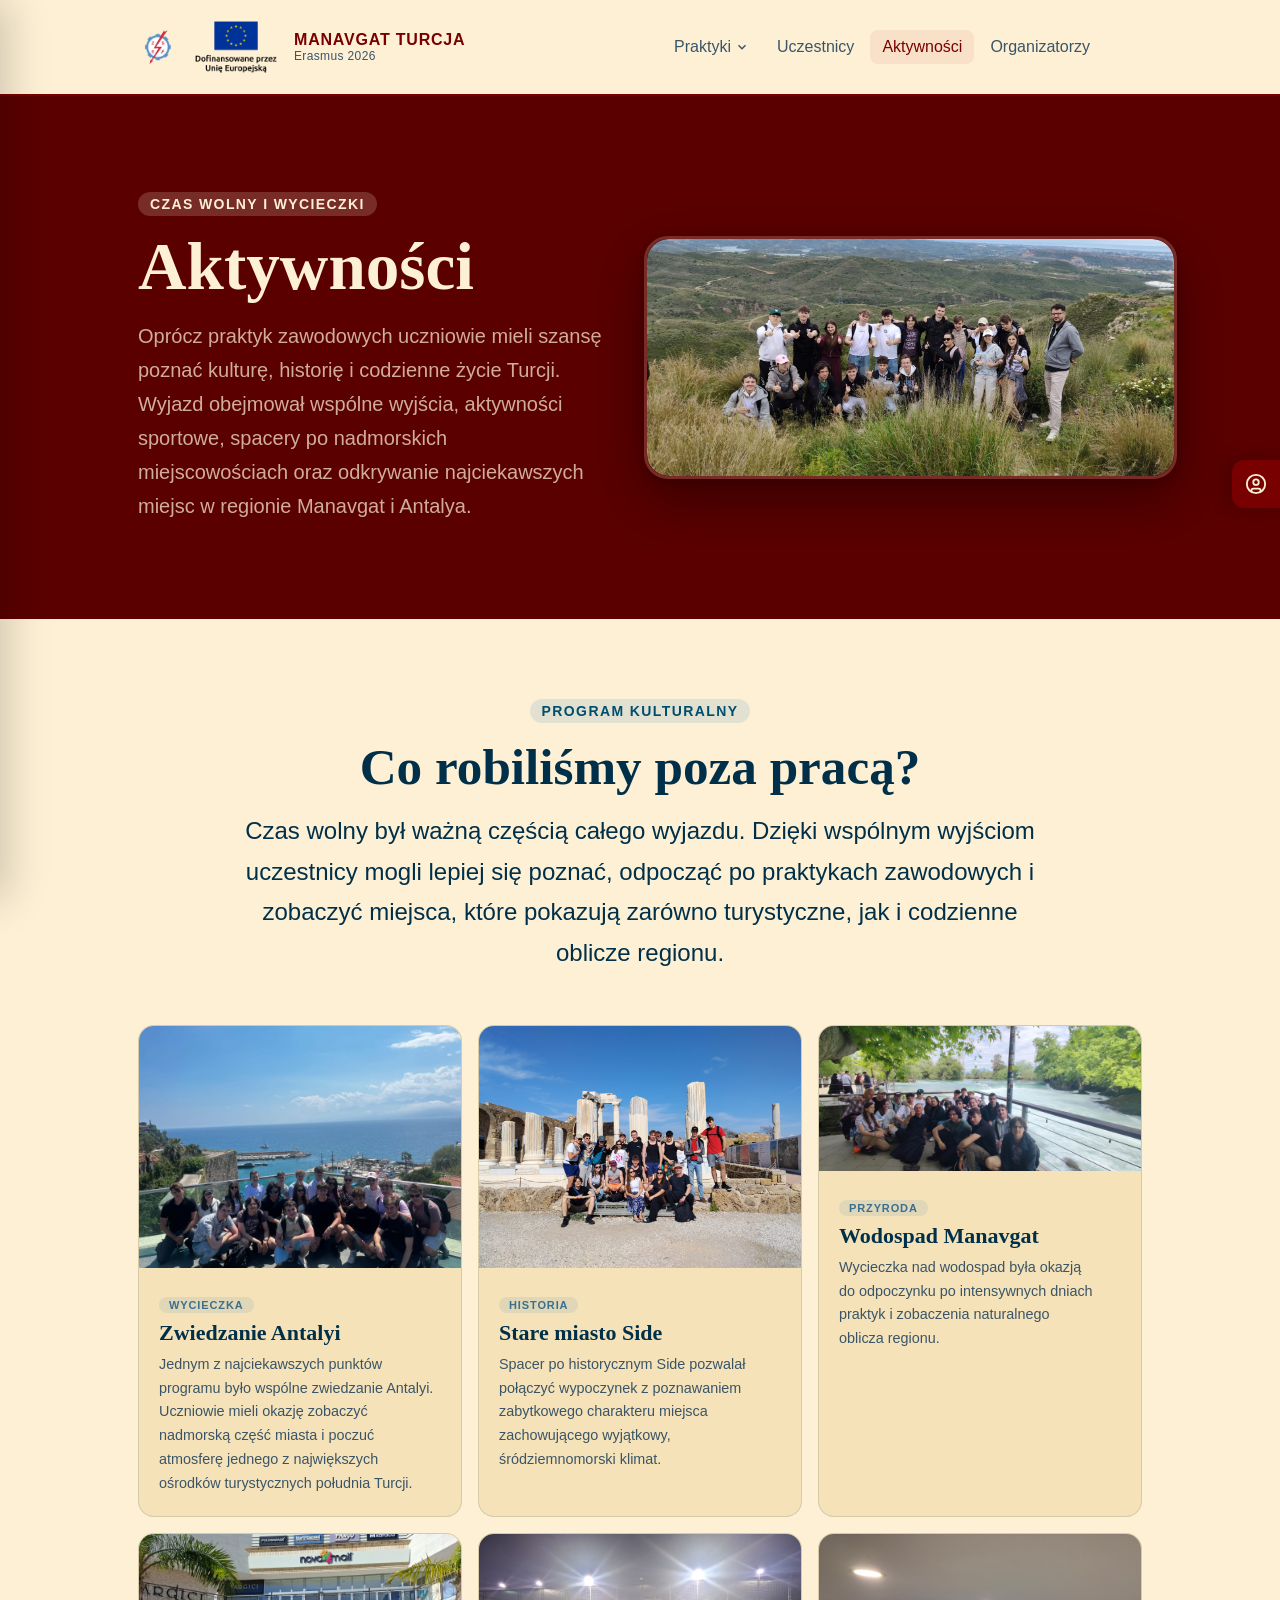
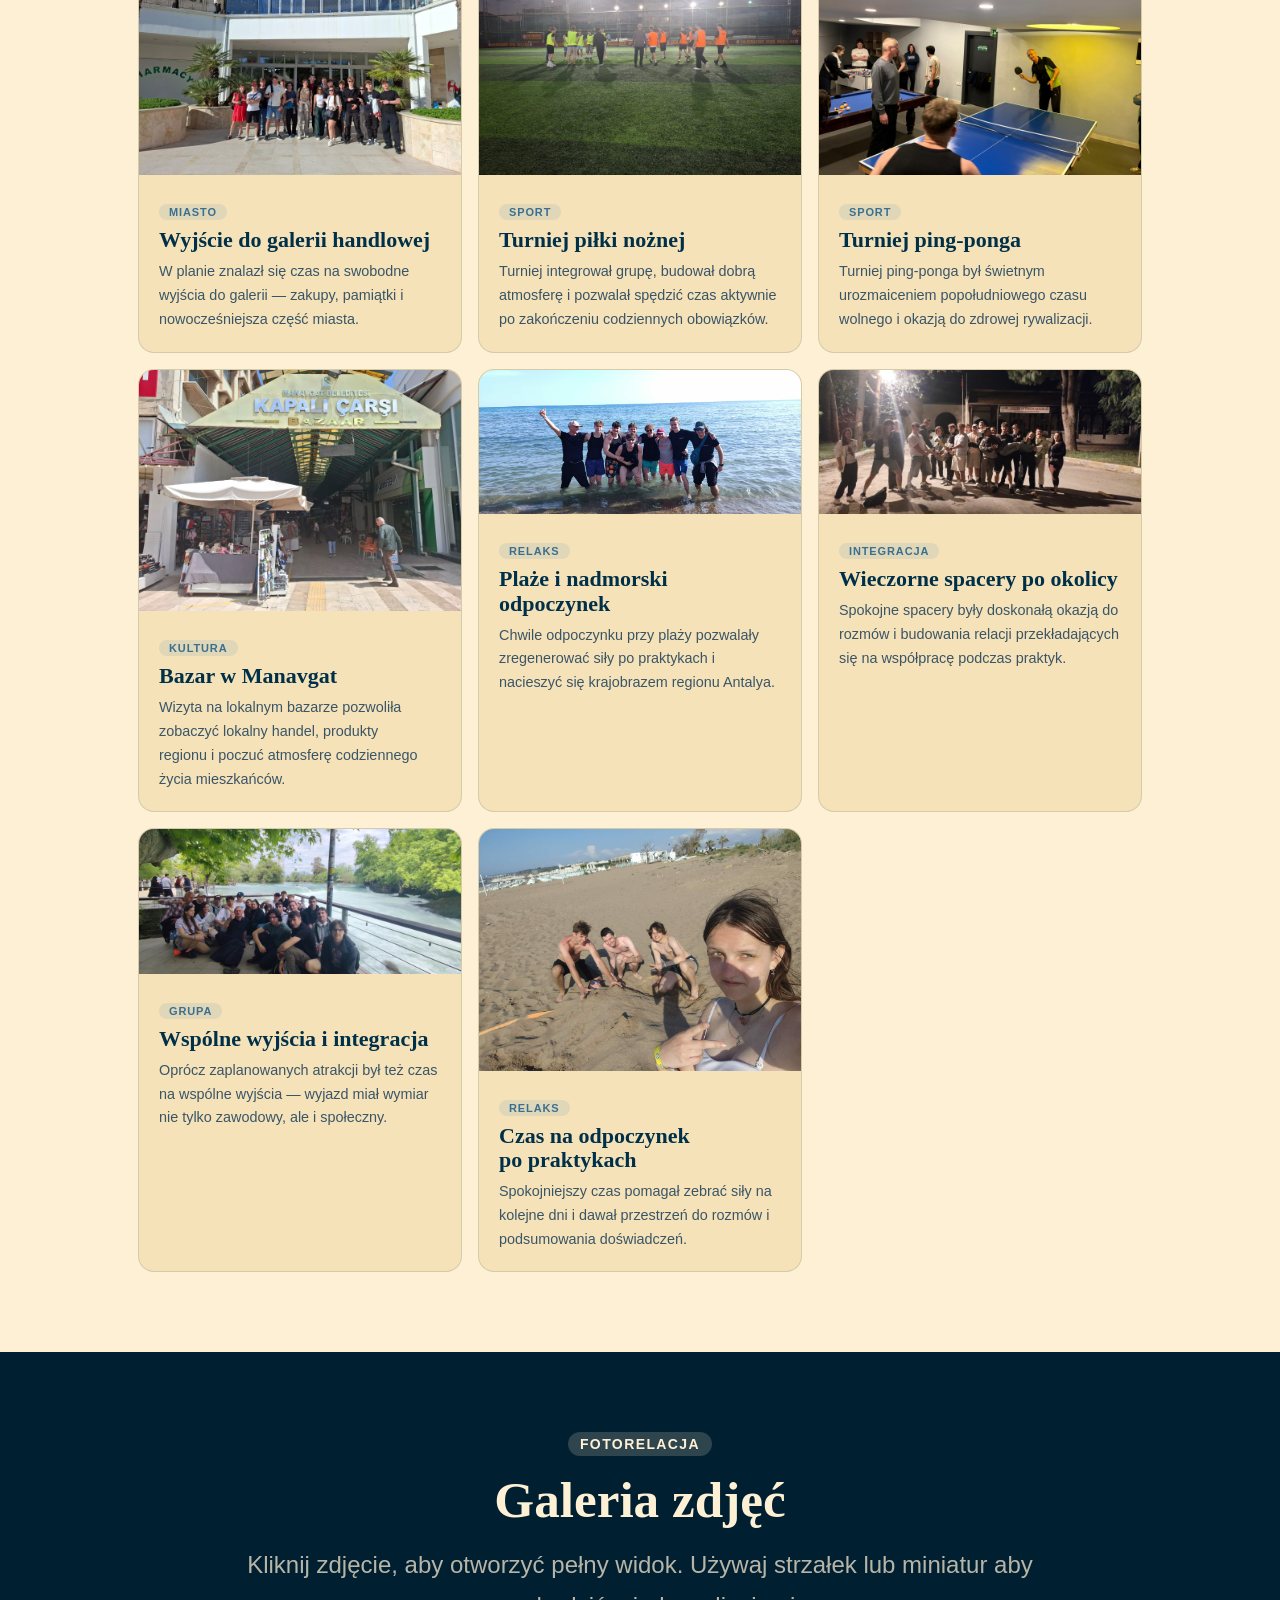
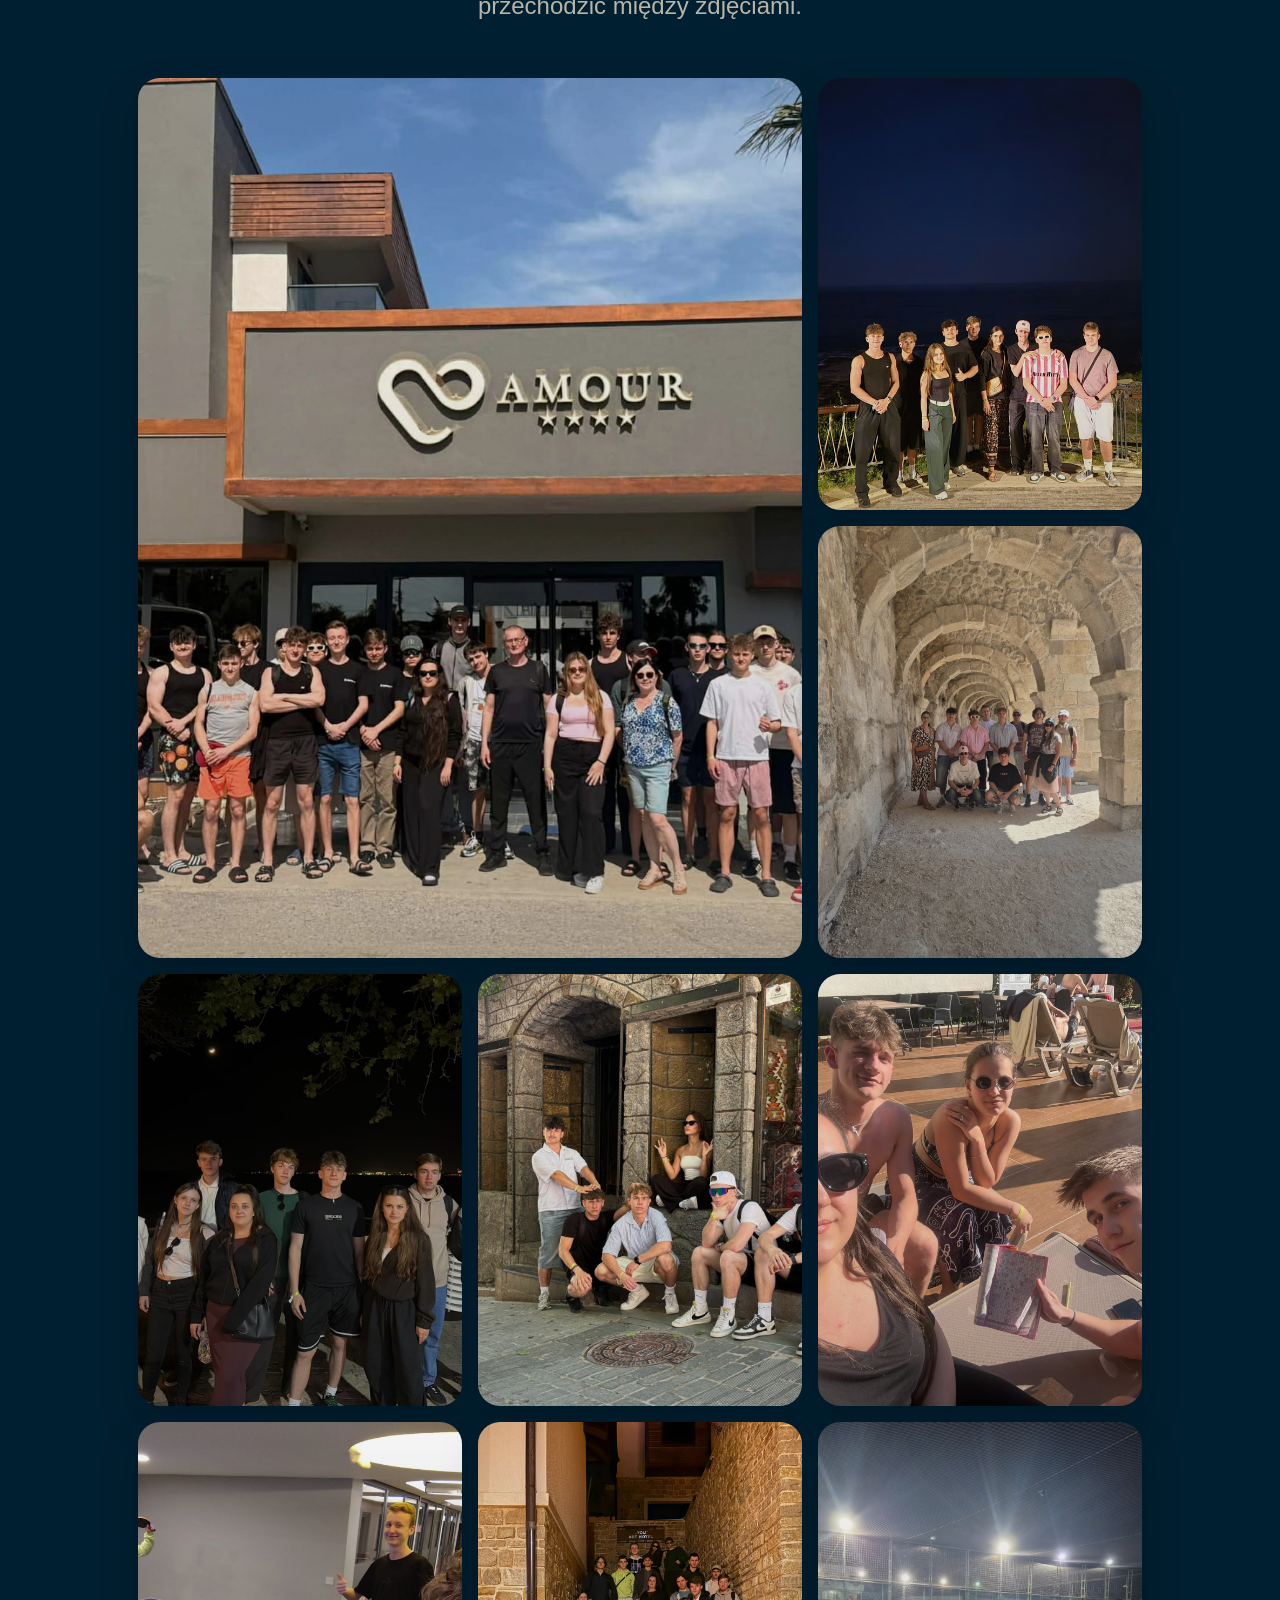
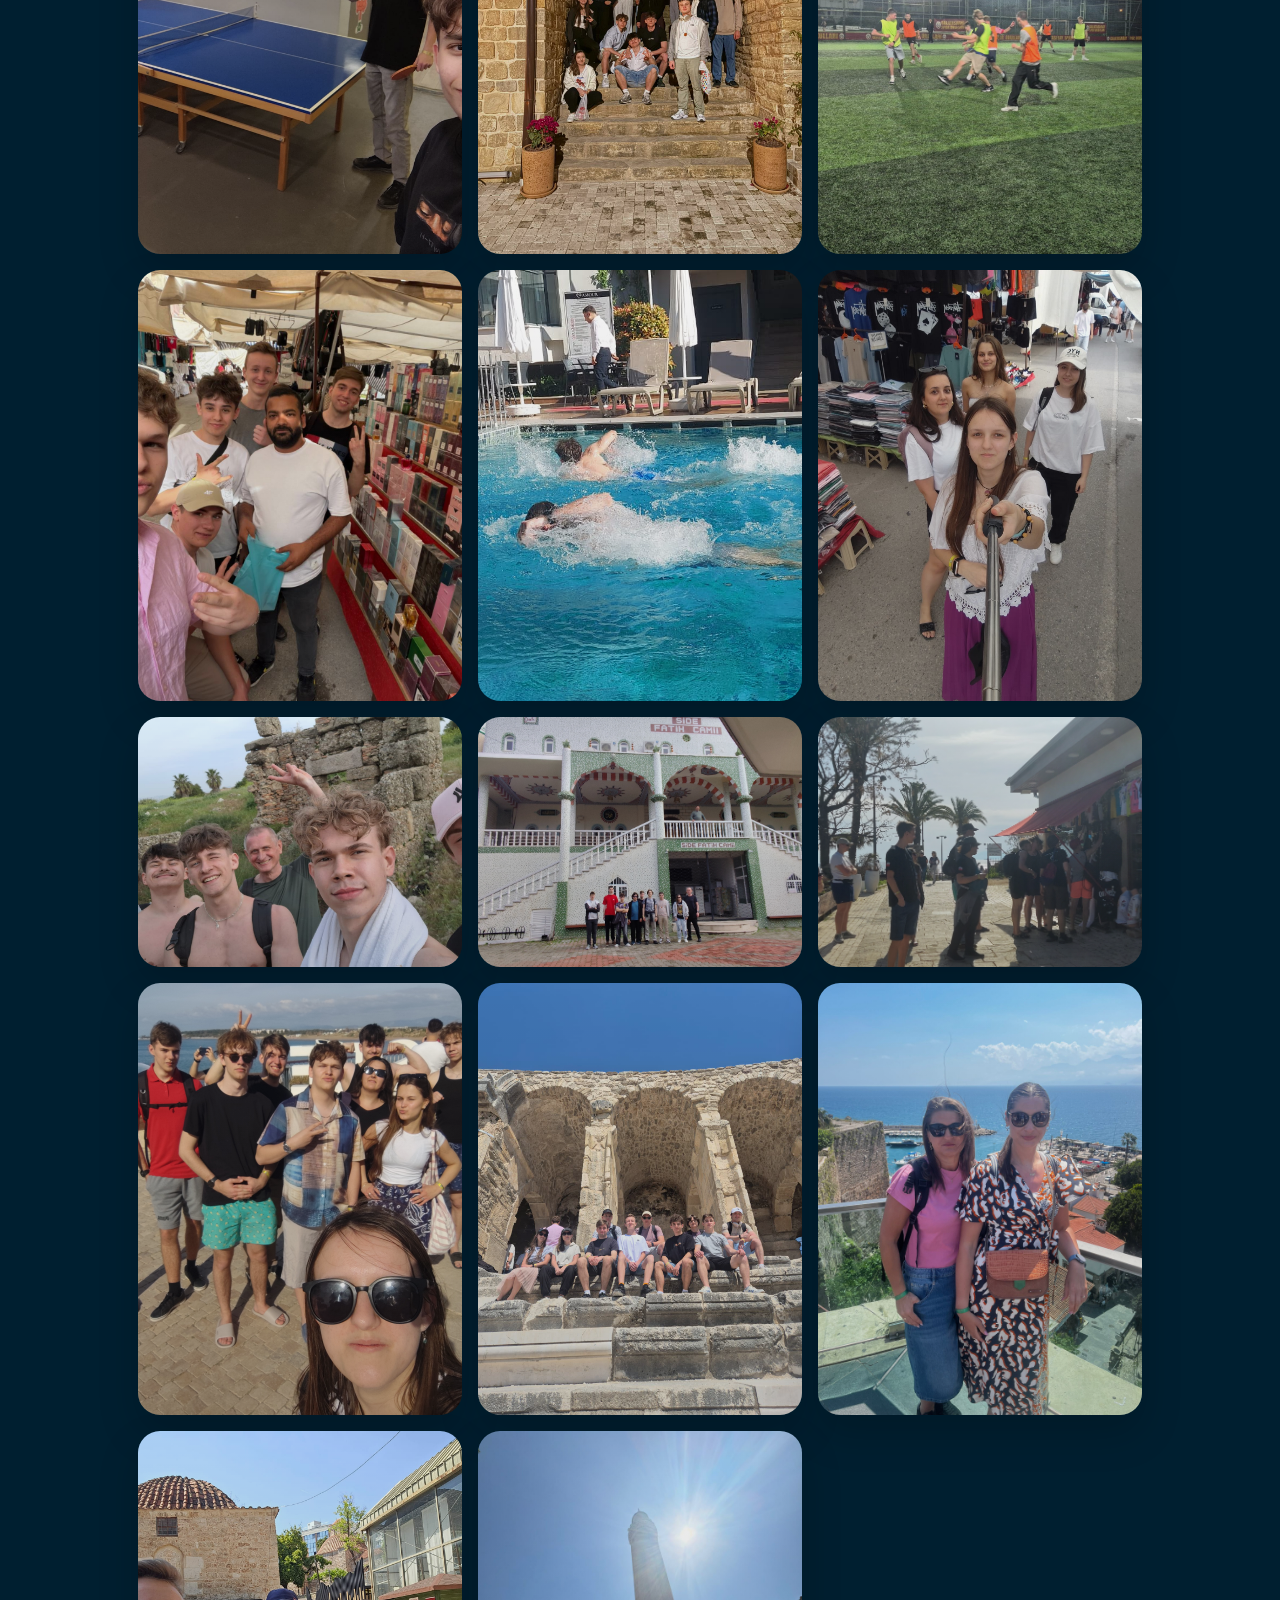
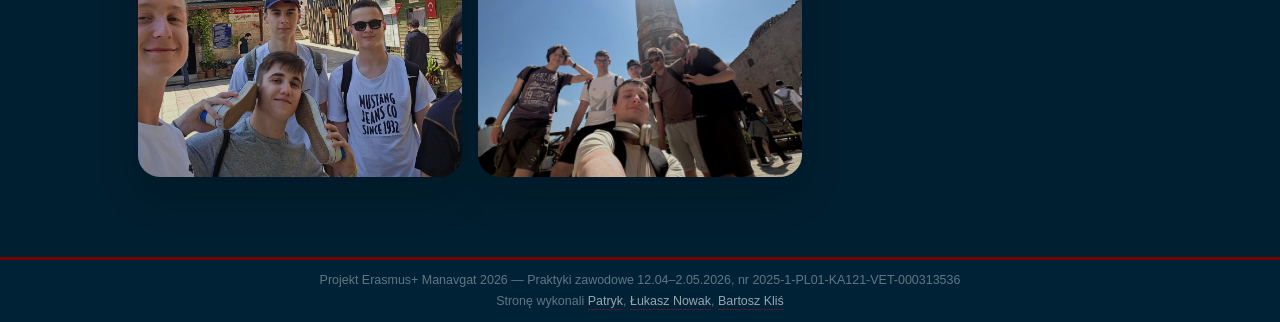
==== commit 267aedd4: "nawigacja" ====
--- a/aktywnosci.html
+++ b/aktywnosci.html
@@ -8,16 +8,18 @@
   <link rel="stylesheet" href="css/style.css" />
   <link rel="stylesheet" href="css/subpage.css" />
   <link rel="stylesheet" href="css/aktywnosci.css" />
+  <link rel="stylesheet" href="css/a11y.css">
 </head>
 <body>
-<script src="js/a11y.js"></script>
+  <script src="js/a11y.js"></script>
+
   <header class="site-header" id="top">
     <nav class="nav-inner" aria-label="Główna nawigacja">
       <a href="index.html" class="nav-logo" aria-label="Strona główna Erasmus">
         <img src="images/logo-zse.png" alt="Logo ZSE Rzeszów" width="40" height="40" style="border-radius:50%" />
-        <img src="images/logo-eu.png" alt="Logo Unii Europejskiej" width="40" height="40" style="border-radius:50%" />
+        <img src="images/logodof.png" alt="Logo Unii Europejskiej" width="100" height="70" />
         <div class="nav-logo-text">
-          <strong>MANAVGAT</strong>
+          <strong>MANAVGAT TURCJA</strong>
           <span>Erasmus 2026</span>
         </div>
       </a>
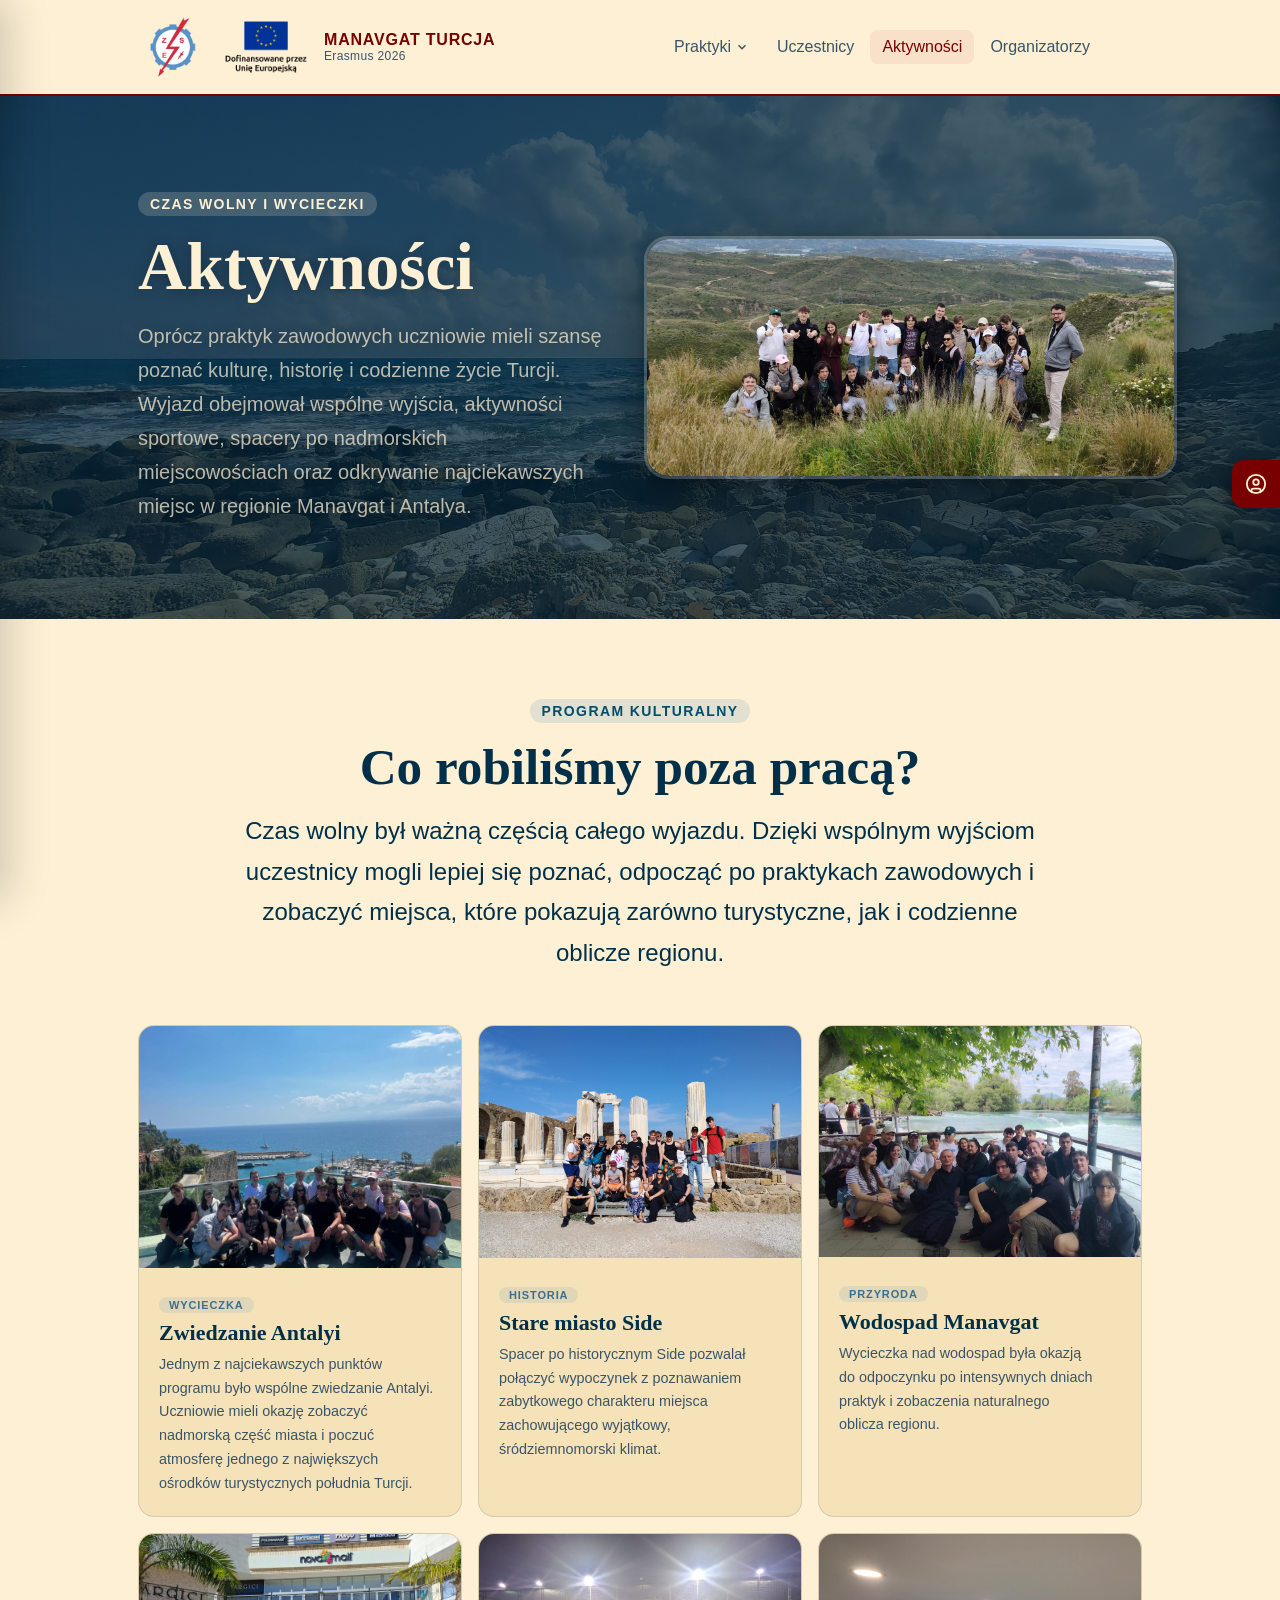
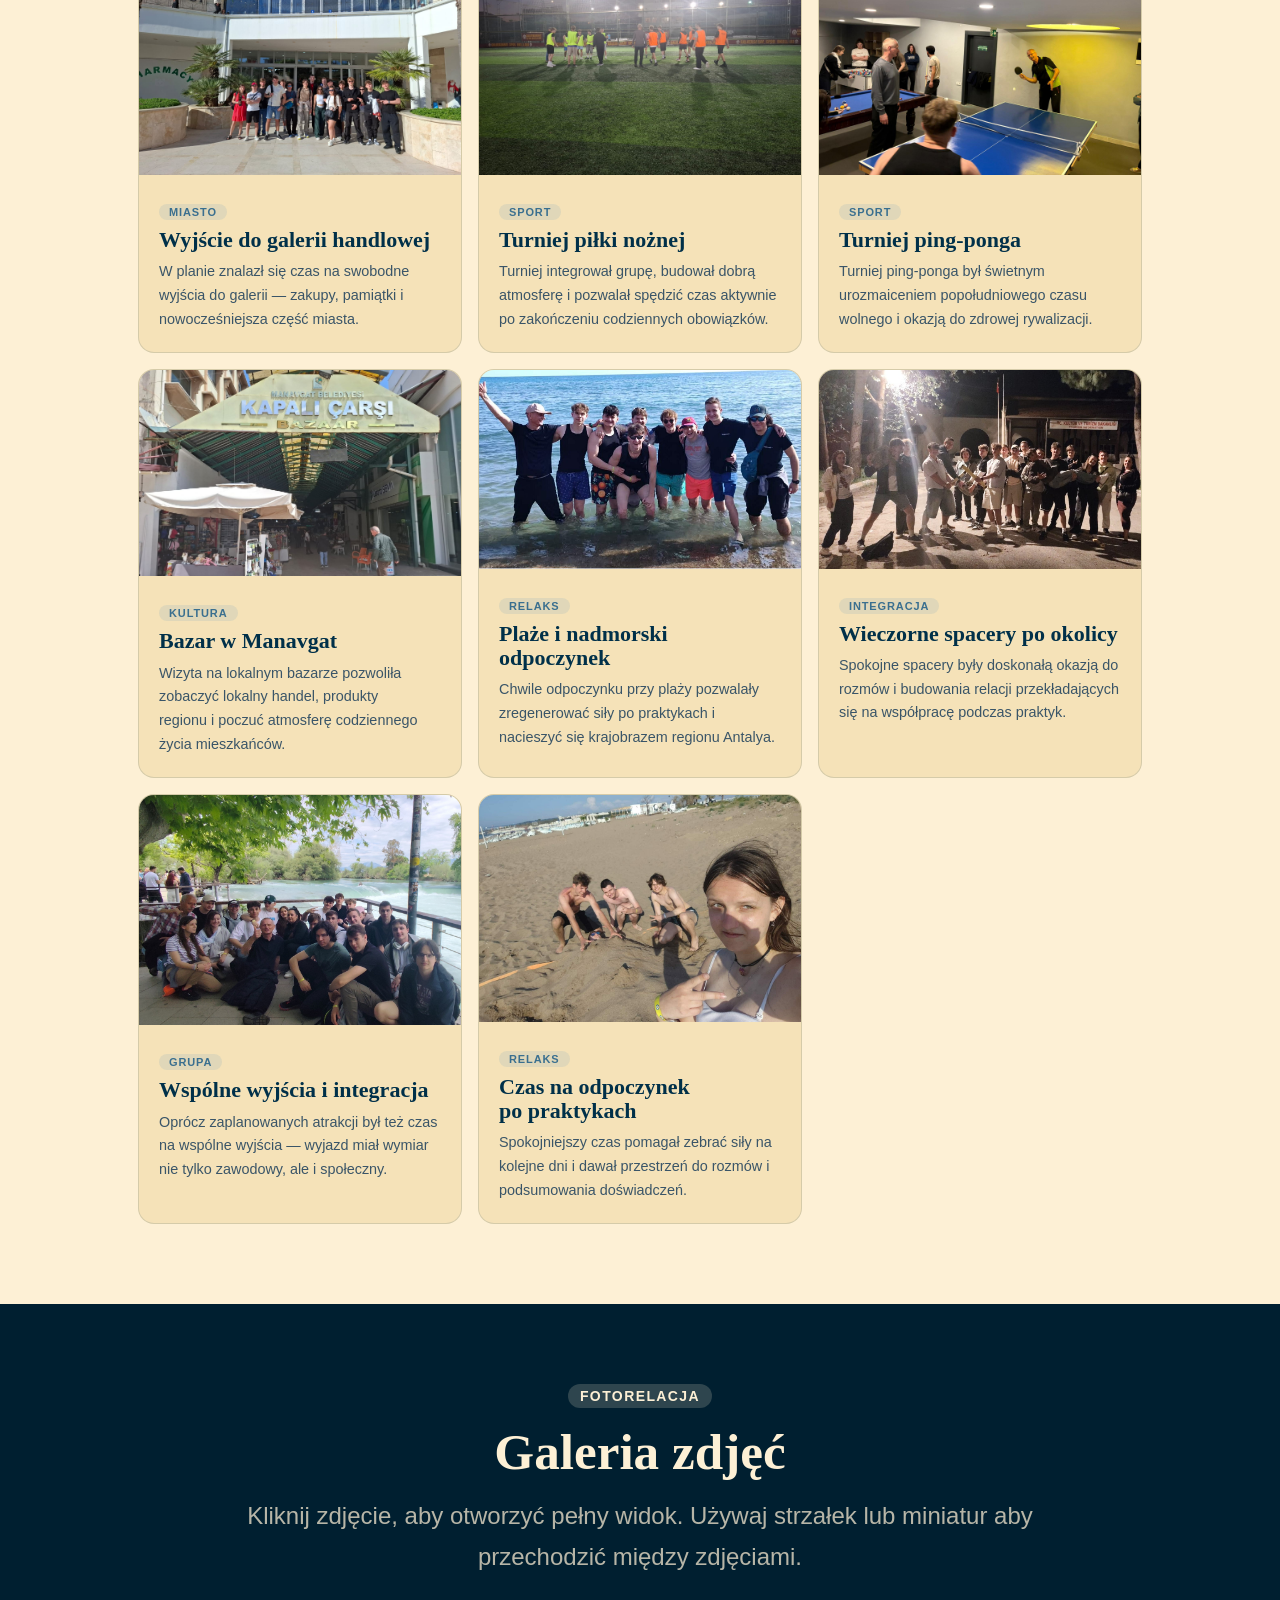
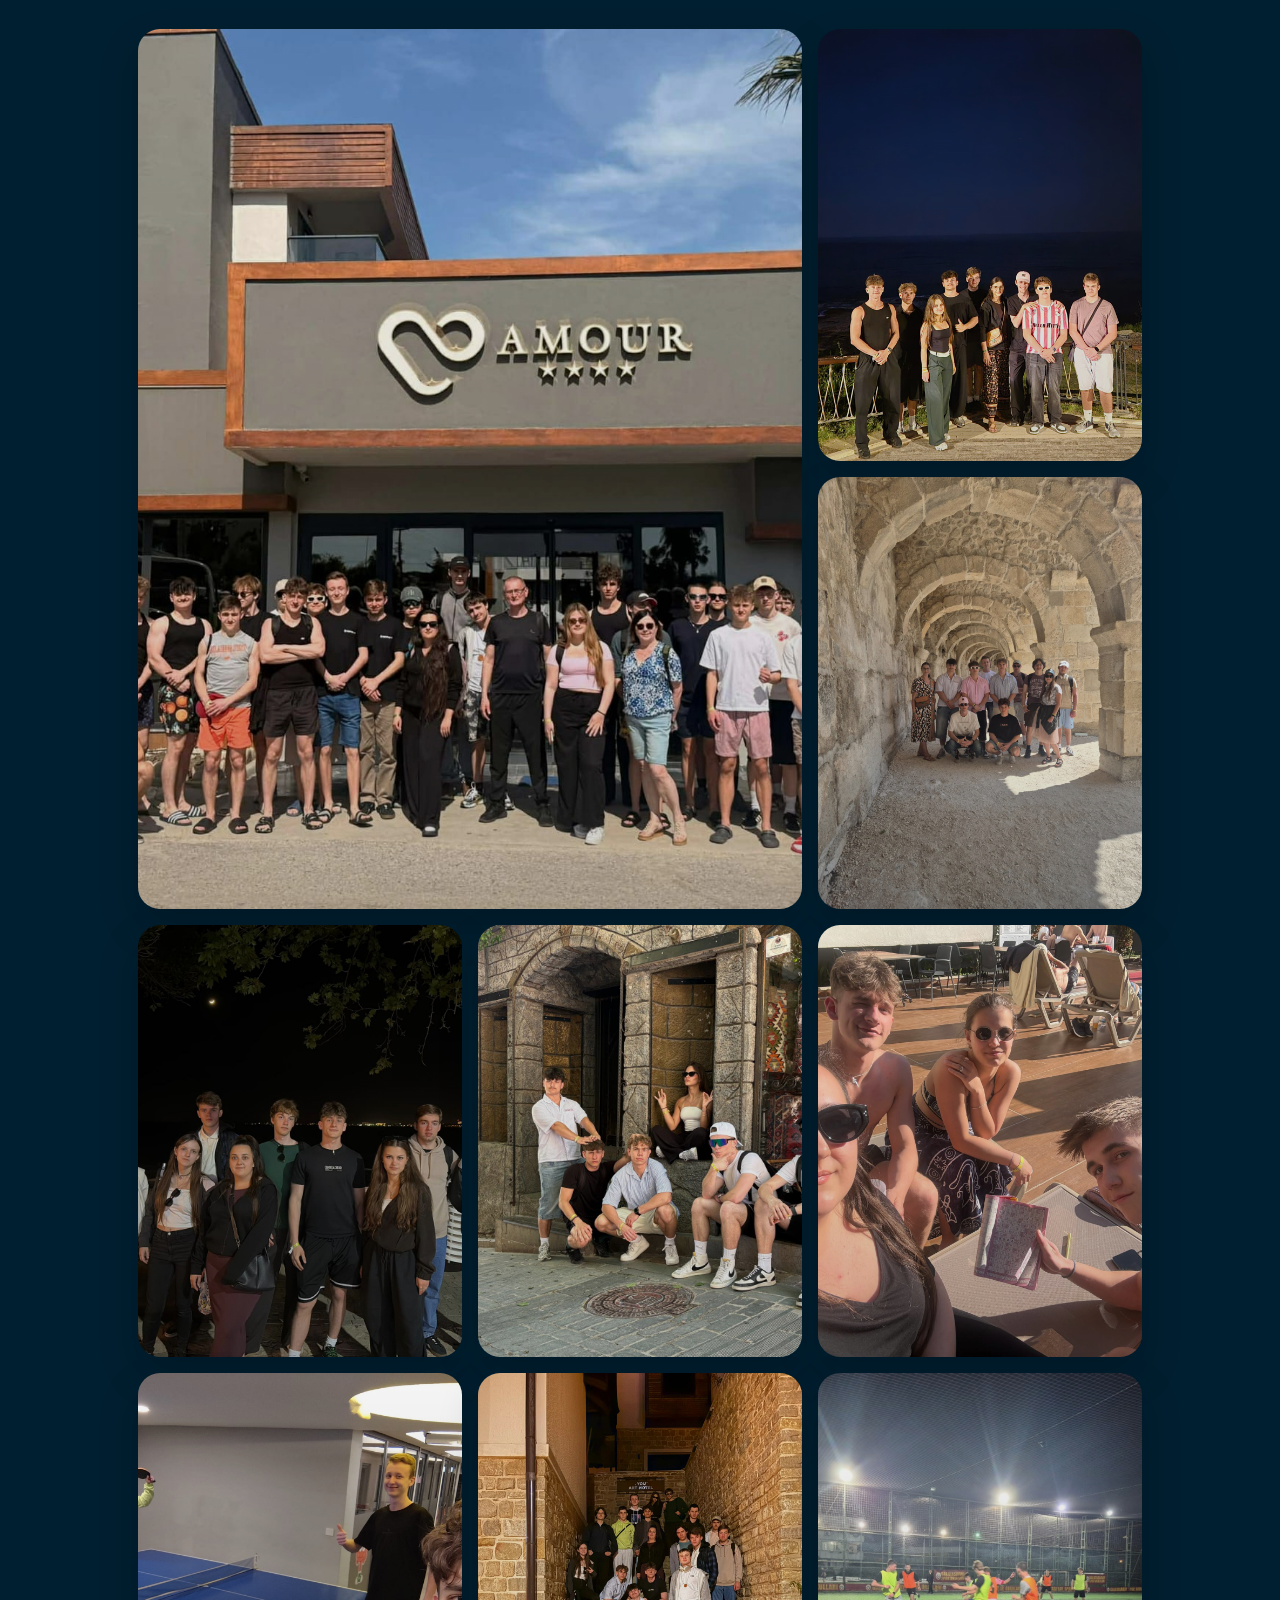
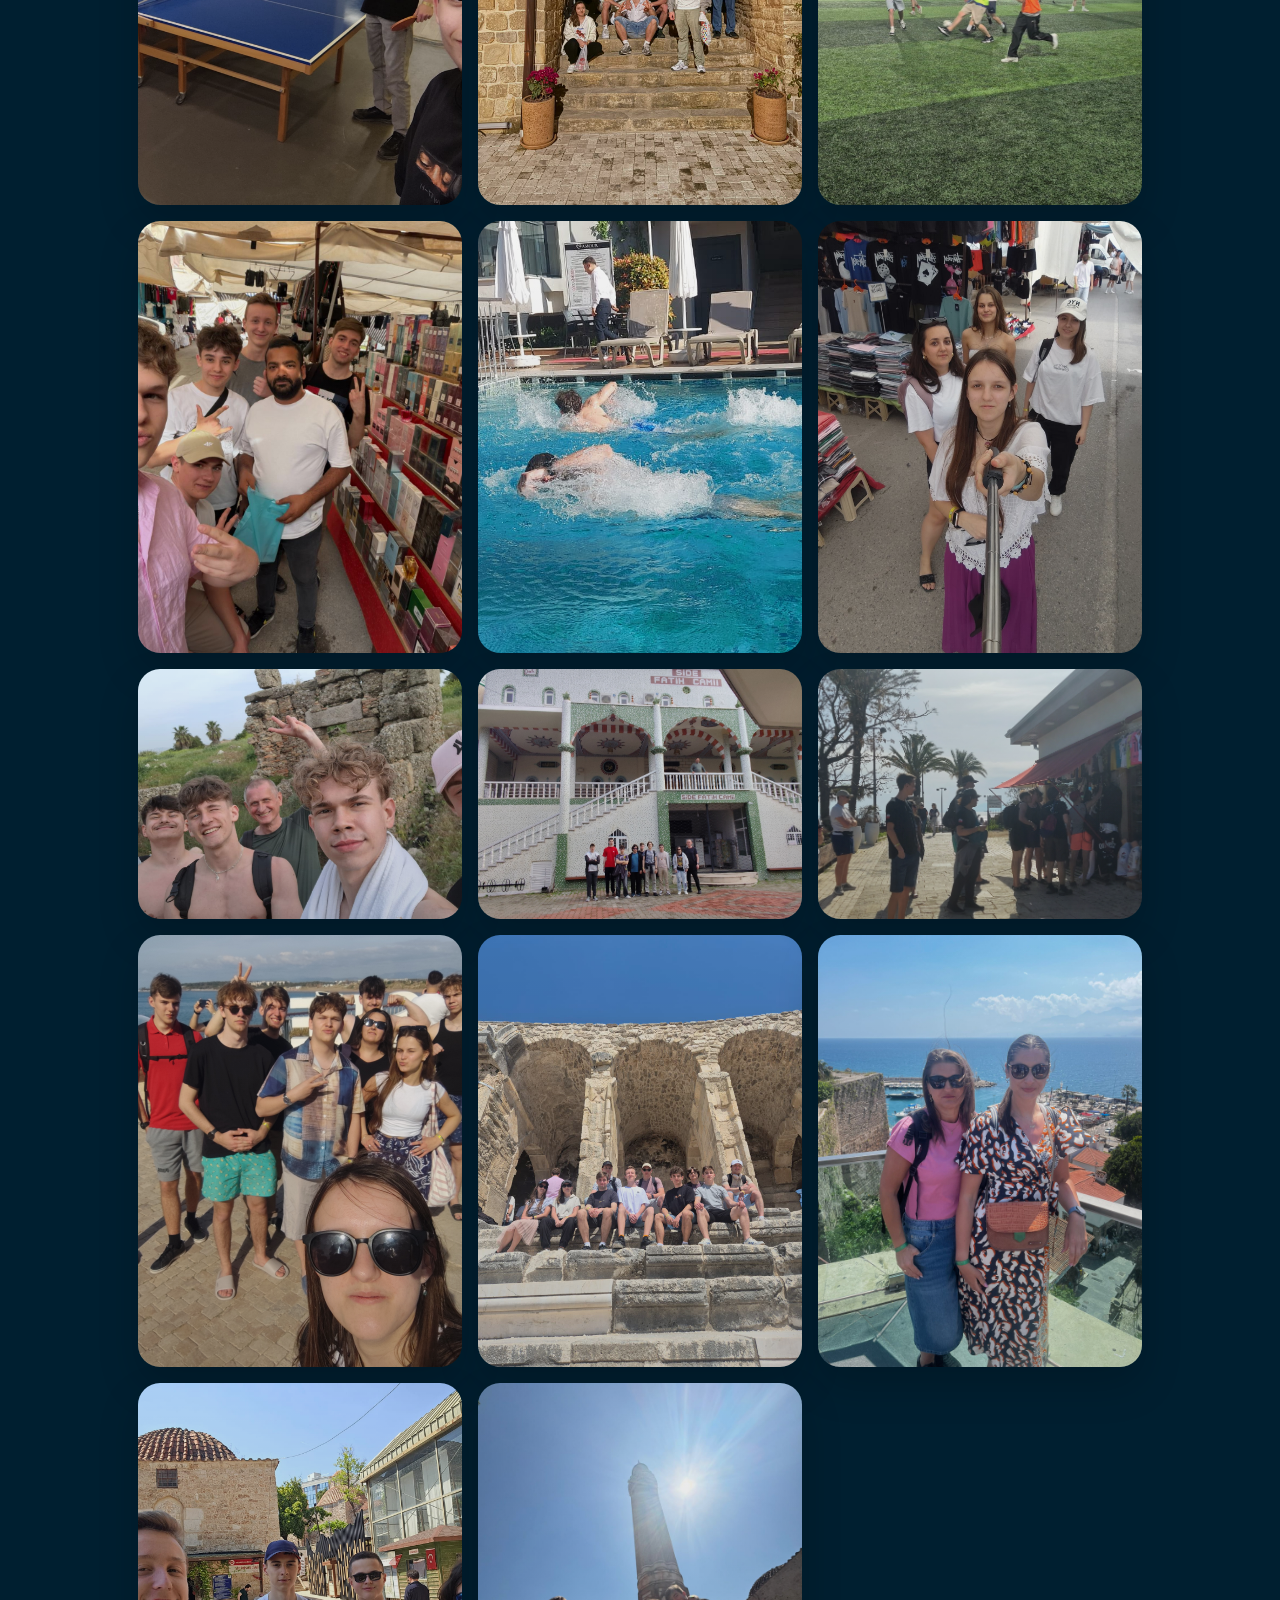
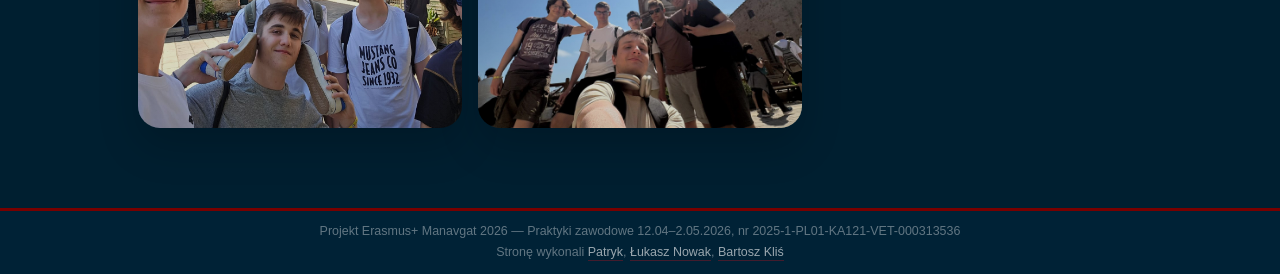
==== commit a0d576da: "fndksjhjkldf" ====
--- a/aktywnosci.html
+++ b/aktywnosci.html
@@ -8,15 +8,13 @@
   <link rel="stylesheet" href="css/style.css" />
   <link rel="stylesheet" href="css/subpage.css" />
   <link rel="stylesheet" href="css/aktywnosci.css" />
-  <link rel="stylesheet" href="css/a11y.css">
 </head>
 <body>
-  <script src="js/a11y.js"></script>
-
+<script src="js/a11y.js"></script>
   <header class="site-header" id="top">
     <nav class="nav-inner" aria-label="Główna nawigacja">
       <a href="index.html" class="nav-logo" aria-label="Strona główna Erasmus">
-        <img src="images/logo-zse.png" alt="Logo ZSE Rzeszów" width="40" height="40" style="border-radius:50%" />
+        <img src="images/logo-zse.png" alt="Logo ZSE Rzeszów" width="70" height="70" style="border-radius:50%;" />
         <img src="images/logodof.png" alt="Logo Unii Europejskiej" width="100" height="70" />
         <div class="nav-logo-text">
           <strong>MANAVGAT TURCJA</strong>
--- a/css/style.css
+++ b/css/style.css
@@ -131,7 +131,16 @@
 @media(max-width:768px){.nav-links{display:none}.nav-hamburger{display:flex}}
 
 /* HERO */
-.hero{position:relative;background:var(--navy-dark);overflow:hidden}
+.hero{
+  position: relative;
+  overflow: hidden;
+  background:
+    linear-gradient(rgba(0, 31, 48, 0.70), rgba(0, 31, 48, 0.70)),
+    url("../images/hero.jpg");
+  background-size: cover;
+  background-repeat: no-repeat;
+  background-position: center 78%;
+}
 .hero-inner{display:grid;grid-template-columns:1fr 1fr;gap:clamp(var(--s8),6vw,var(--s20));align-items:center;padding-block:clamp(var(--s12),8vw,var(--s20))}
 .hero-text .section-tag{background:rgba(253,240,213,0.12);color:#FDF0D5}
 .hero-text h1{font-size:var(--text-3xl);color:#FDF0D5;margin-bottom:var(--s4)}
--- a/css/subpage.css
+++ b/css/subpage.css
@@ -1014,4 +1014,25 @@
   .org-eu-logo-only img {
     max-width: 240px;
   }
+}
+.page-hero{
+  position: relative;
+  overflow: hidden;
+  background:
+    linear-gradient(rgba(0, 31, 48, 0.70), rgba(0, 31, 48, 0.70)),
+    url("../images/hero.jpg");
+  background-size: cover;
+  background-repeat: no-repeat;
+  background-position: center 84%;
+}
+
+.page-hero-text h1,
+.page-hero-text p{
+  text-shadow: 0 2px 14px rgba(0, 0, 0, 0.28);
+}
+
+@media (max-width: 768px){
+  .page-hero{
+    background-position: 58% 82%;
+  }
 }
